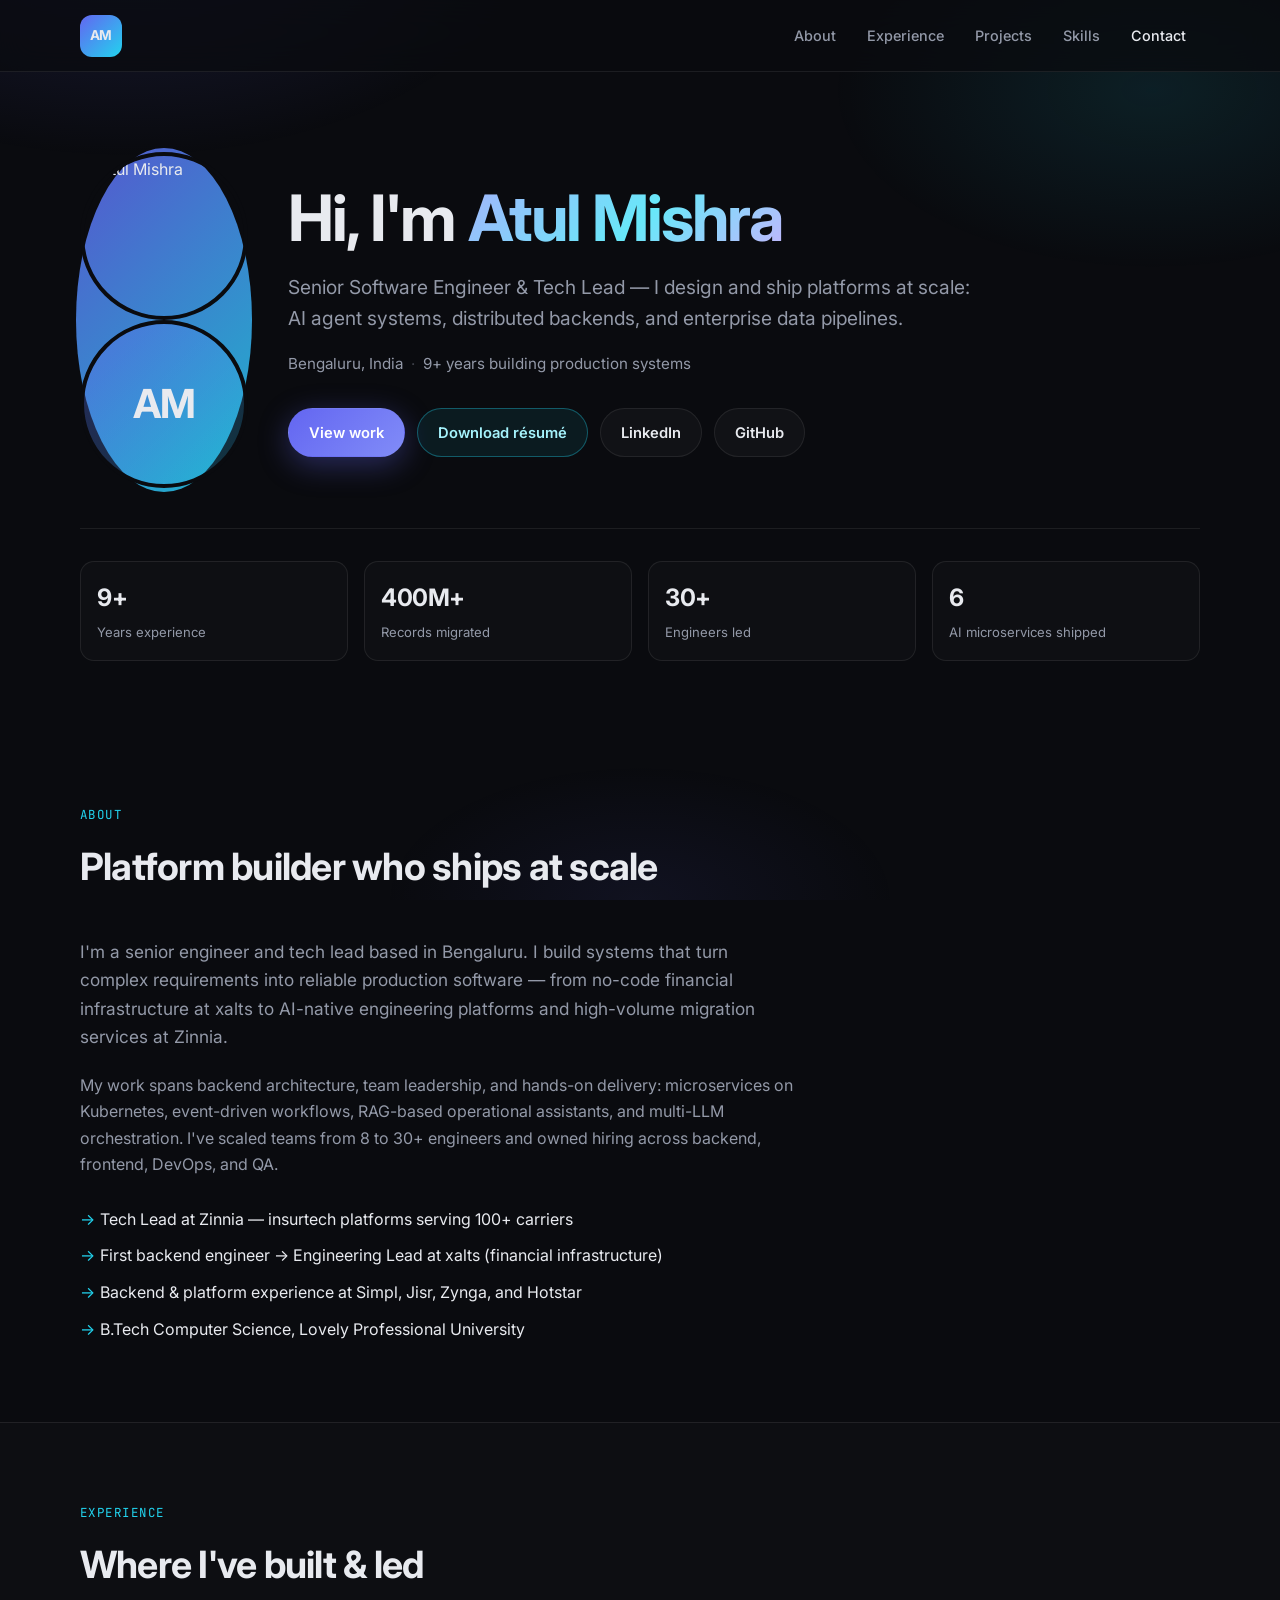
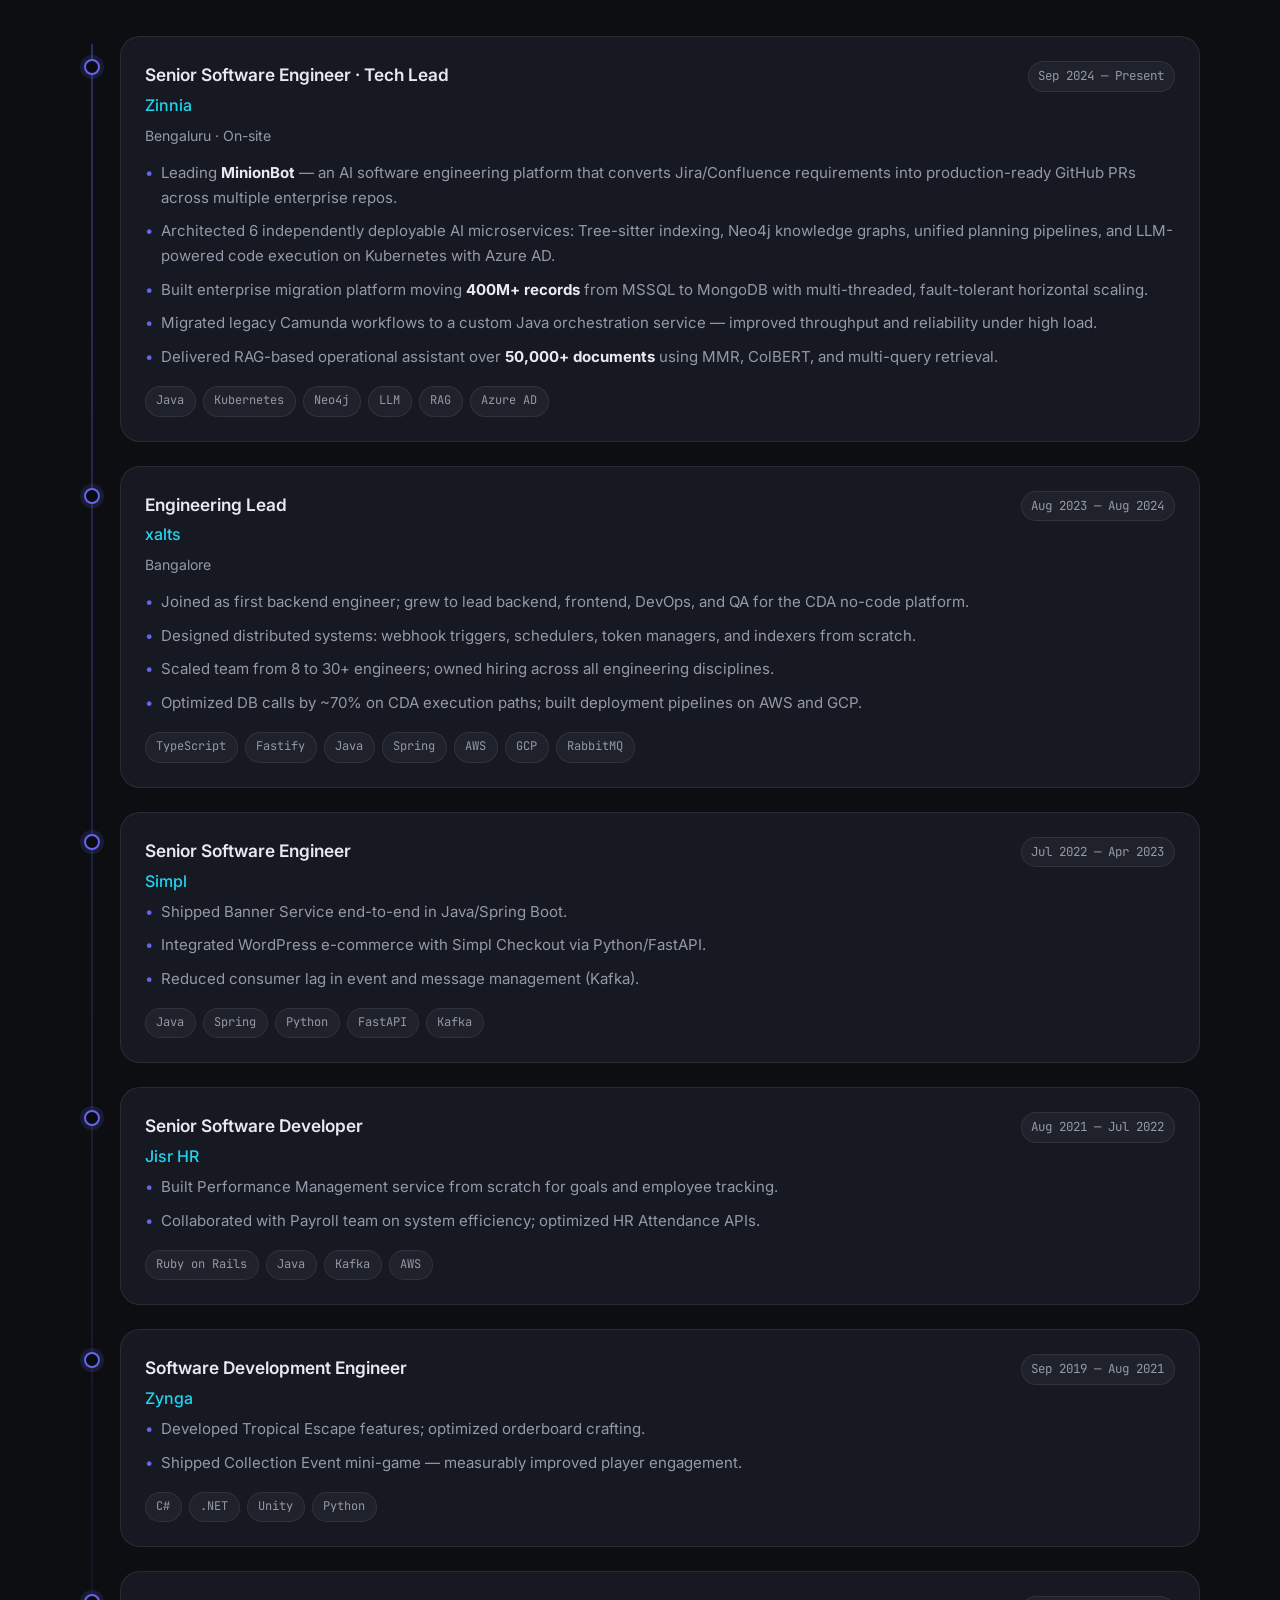
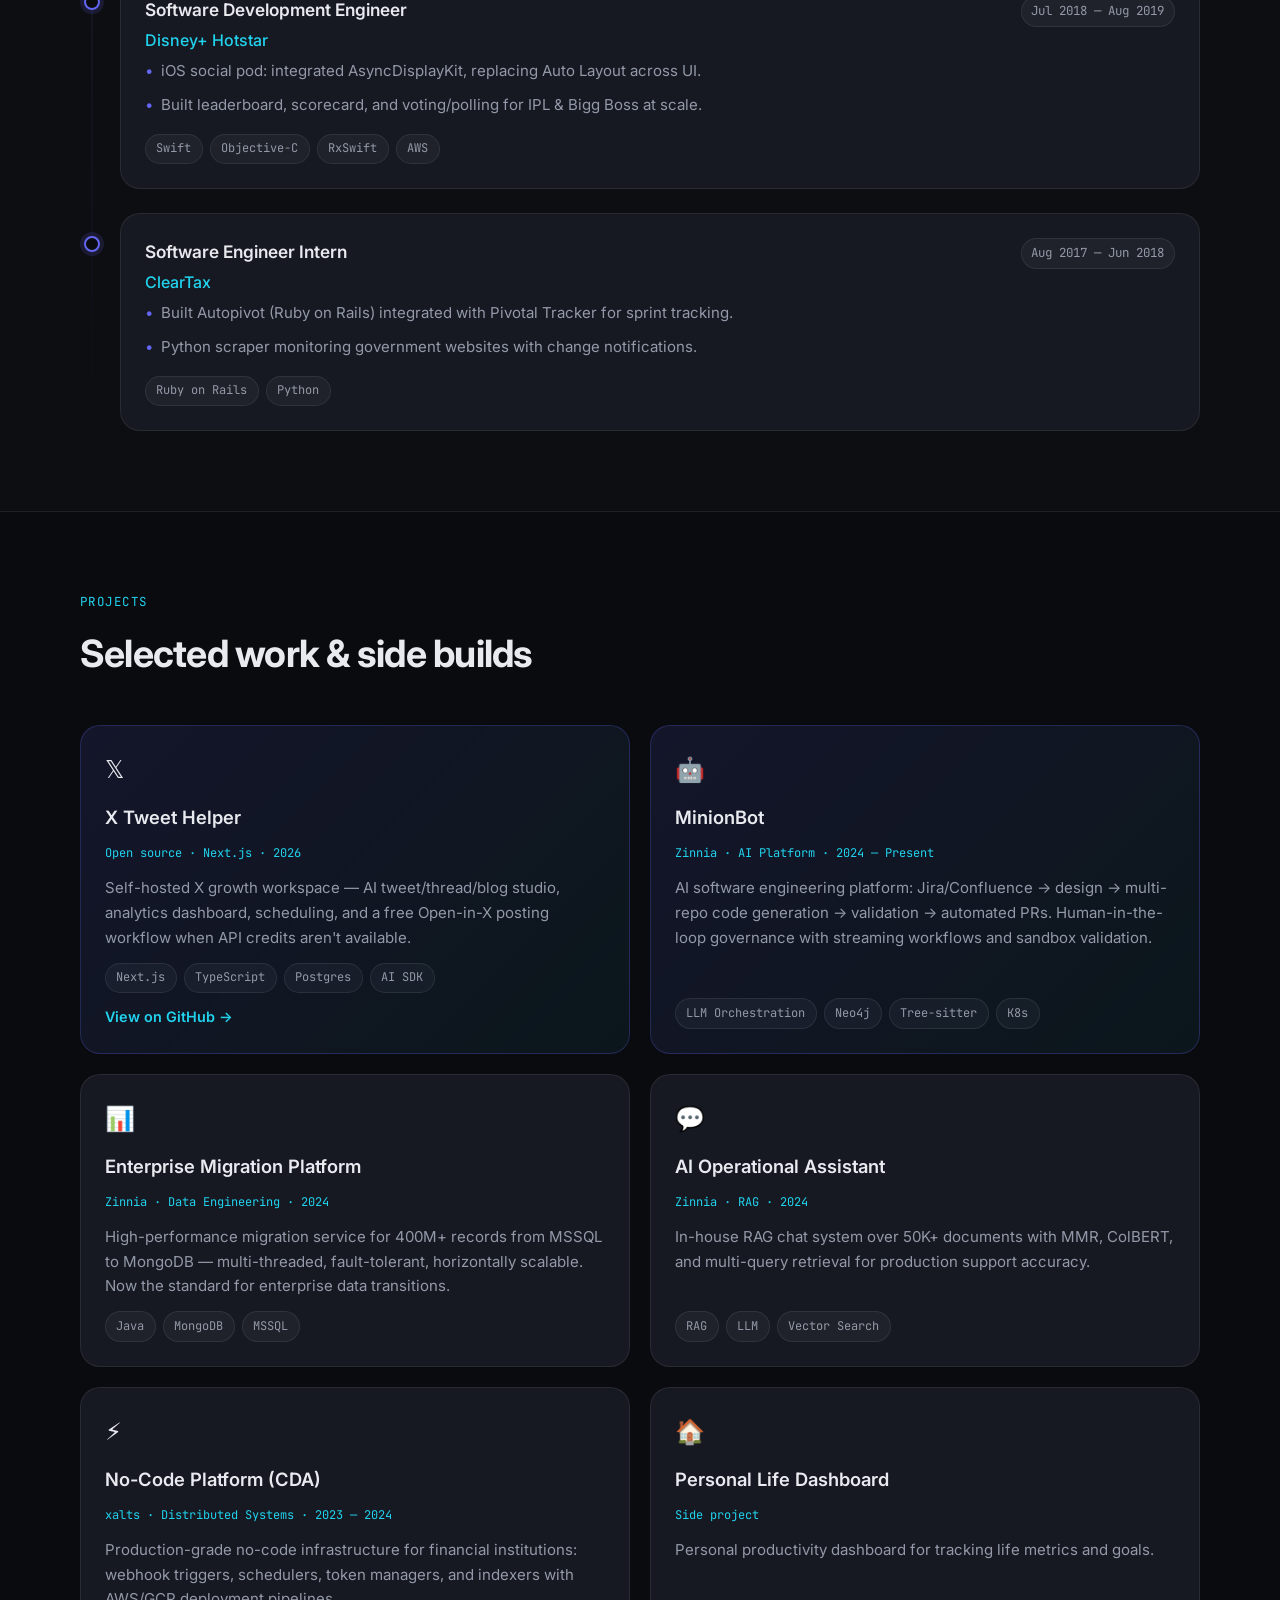
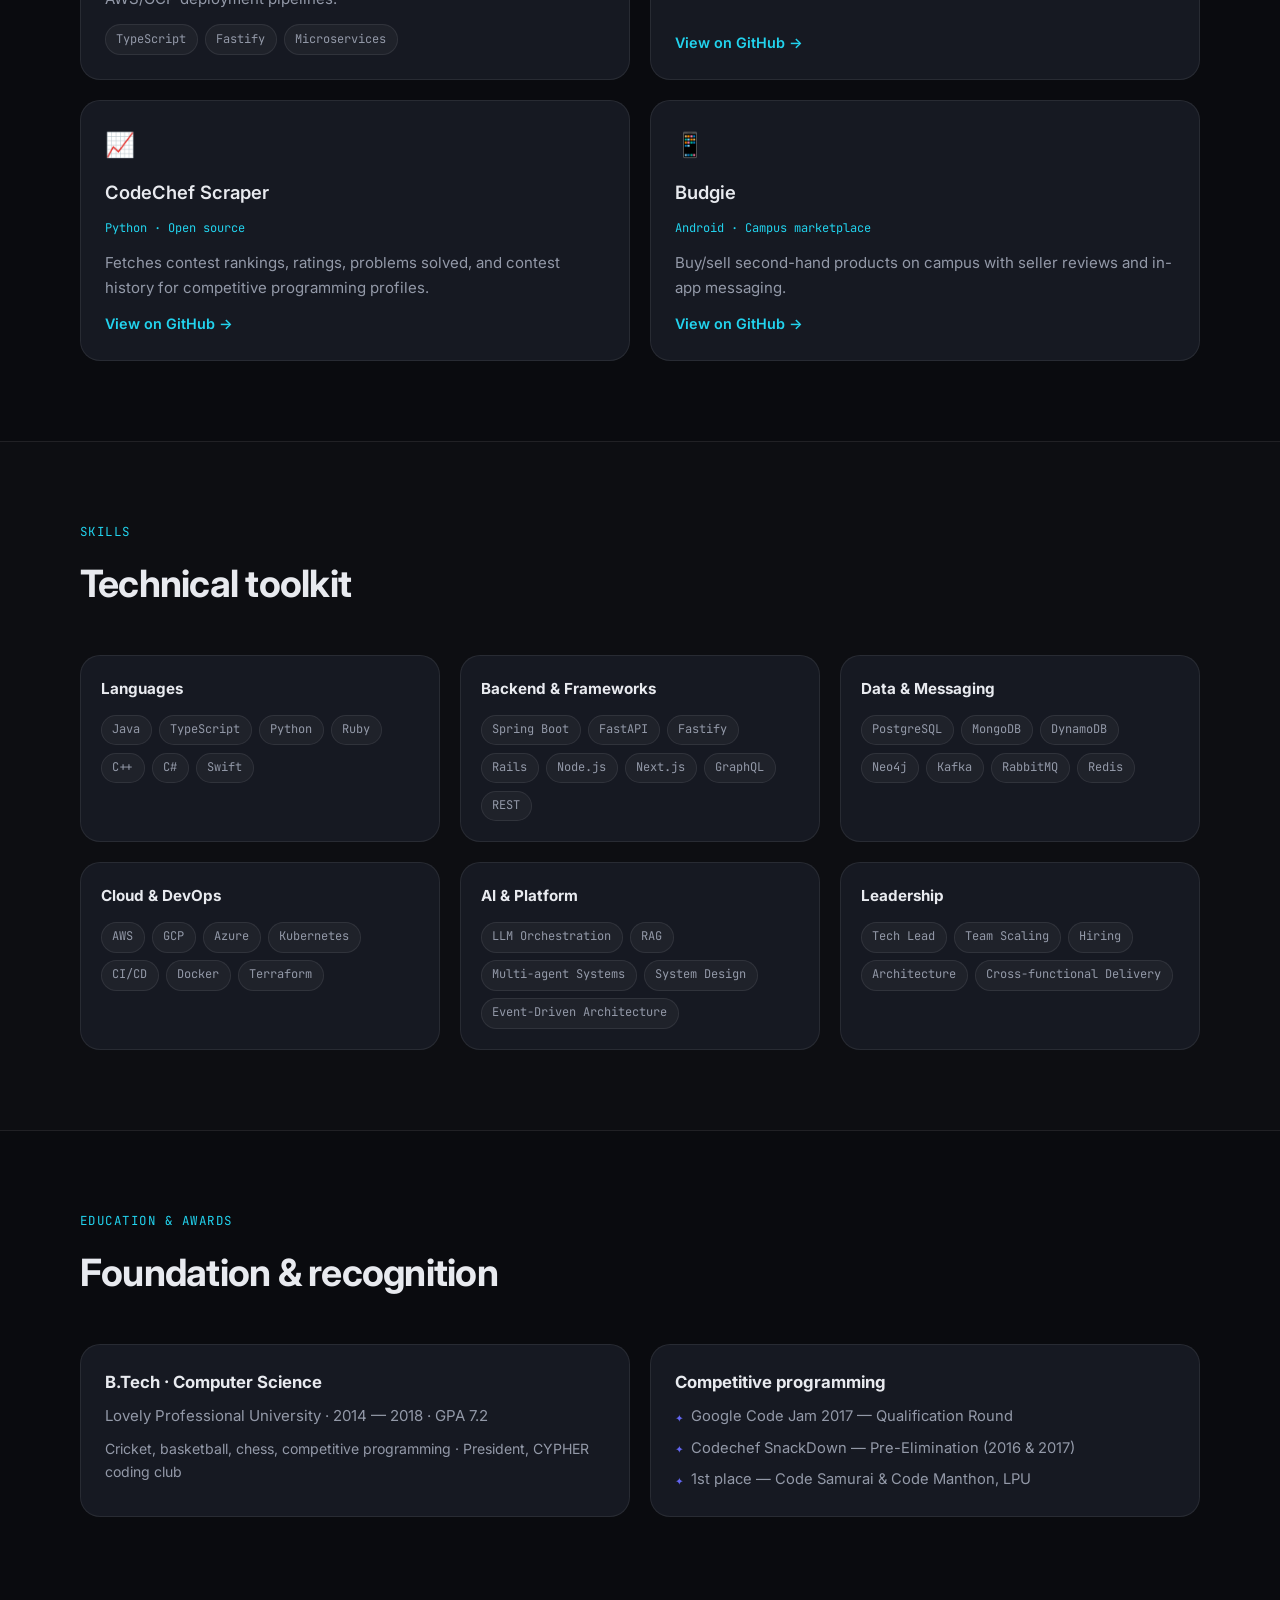
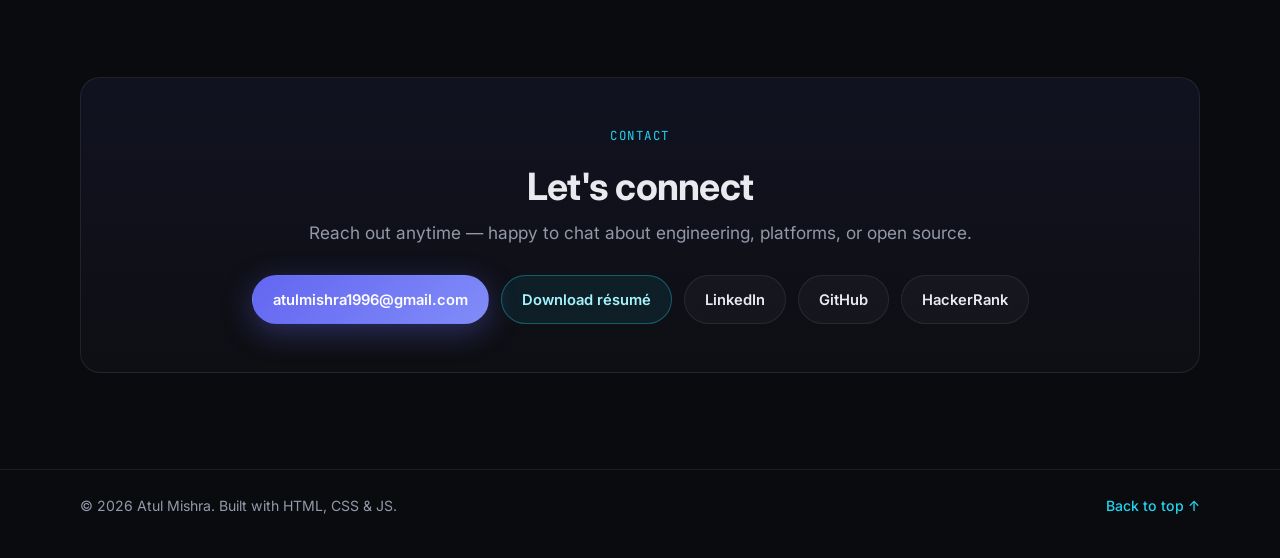
==== index.html @ ab05025f "fix: remove job-seeking messaging from portfolio site Drop the hero availability badge and update co" ====
<!DOCTYPE html>
<html lang="en">
<head>
  <meta charset="UTF-8" />
  <meta name="viewport" content="width=device-width, initial-scale=1.0" />
  <meta name="description" content="Atul Mishra — Senior Software Engineer & Tech Lead building AI platforms, distributed systems, and enterprise-scale products." />
  <title>Atul Mishra · Senior Software Engineer</title>
  <link rel="preconnect" href="https://fonts.googleapis.com" />
  <link rel="preconnect" href="https://fonts.gstatic.com" crossorigin />
  <link href="https://fonts.googleapis.com/css2?family=Inter:wght@400;500;600;700&family=JetBrains+Mono:wght@400;500&display=swap" rel="stylesheet" />
  <link rel="stylesheet" href="styles.css" />
</head>
<body>
  <div class="bg-glow" aria-hidden="true"></div>

  <header class="site-header" id="top">
    <nav class="nav container">
      <a class="logo" href="#top">AM</a>
      <button class="nav-toggle" aria-label="Toggle menu" aria-expanded="false">
        <span></span><span></span><span></span>
      </button>
      <ul class="nav-links">
        <li><a href="#about">About</a></li>
        <li><a href="#experience">Experience</a></li>
        <li><a href="#projects">Projects</a></li>
        <li><a href="#skills">Skills</a></li>
        <li><a href="#contact">Contact</a></li>
      </ul>
    </nav>
  </header>

  <main>
    <section class="hero container">
      <div class="hero-layout">
        <div class="hero-photo-wrap">
          <img
            class="hero-photo"
            src="https://github.com/atulmishra1996.png?size=336"
            alt="Atul Mishra"
            width="168"
            height="168"
            loading="eager"
            decoding="async"
            onerror="this.hidden=true;this.nextElementSibling.hidden=false"
          />
          <div class="hero-photo-fallback" hidden aria-hidden="true">AM</div>
        </div>
        <div class="hero-content">
          <h1 class="hero-title">
            Hi, I'm <span class="gradient-text">Atul Mishra</span>
          </h1>
          <p class="hero-subtitle">
            Senior Software Engineer &amp; Tech Lead — I design and ship platforms at scale:
            AI agent systems, distributed backends, and enterprise data pipelines.
          </p>
          <p class="hero-meta">
            <span>Bengaluru, India</span>
            <span class="dot">·</span>
            <span>9+ years building production systems</span>
          </p>
          <div class="hero-actions">
            <a class="btn btn-primary" href="#projects">View work</a>
            <a class="btn btn-resume" href="assets/Atul_Mishra_Resume.pdf" download="Atul_Mishra_Resume.pdf">Download résumé</a>
            <a class="btn btn-ghost" href="https://www.linkedin.com/in/atul-mishra-96b4a2a3/" target="_blank" rel="noopener">LinkedIn</a>
            <a class="btn btn-ghost" href="https://github.com/atulmishra1996" target="_blank" rel="noopener">GitHub</a>
          </div>
        </div>
      </div>
      <div class="hero-stats">
        <div class="stat">
          <strong>9+</strong>
          <span>Years experience</span>
        </div>
        <div class="stat">
          <strong>400M+</strong>
          <span>Records migrated</span>
        </div>
        <div class="stat">
          <strong>30+</strong>
          <span>Engineers led</span>
        </div>
        <div class="stat">
          <strong>6</strong>
          <span>AI microservices shipped</span>
        </div>
      </div>
    </section>

    <section id="about" class="section container reveal">
      <div class="section-head">
        <p class="eyebrow">About</p>
        <h2>Platform builder who ships at scale</h2>
      </div>
      <div class="about-grid">
        <p class="lead">
          I'm a senior engineer and tech lead based in Bengaluru. I build systems that turn
          complex requirements into reliable production software — from no-code financial
          infrastructure at xalts to AI-native engineering platforms and high-volume migration
          services at Zinnia.
        </p>
        <p>
          My work spans backend architecture, team leadership, and hands-on delivery: microservices
          on Kubernetes, event-driven workflows, RAG-based operational assistants, and multi-LLM
          orchestration. I've scaled teams from 8 to 30+ engineers and owned hiring across
          backend, frontend, DevOps, and QA.
        </p>
        <ul class="about-highlights">
          <li>Tech Lead at Zinnia — insurtech platforms serving 100+ carriers</li>
          <li>First backend engineer → Engineering Lead at xalts (financial infrastructure)</li>
          <li>Backend &amp; platform experience at Simpl, Jisr, Zynga, and Hotstar</li>
          <li>B.Tech Computer Science, Lovely Professional University</li>
        </ul>
      </div>
    </section>

    <section id="experience" class="section section-alt">
      <div class="container reveal">
        <div class="section-head">
          <p class="eyebrow">Experience</p>
          <h2>Where I've built &amp; led</h2>
        </div>
        <div class="timeline">
          <article class="timeline-item">
            <div class="timeline-marker"></div>
            <div class="timeline-card">
              <div class="timeline-top">
                <div>
                  <h3>Senior Software Engineer · Tech Lead</h3>
                  <p class="company">Zinnia</p>
                </div>
                <span class="timeline-date">Sep 2024 — Present</span>
              </div>
              <p class="timeline-location">Bengaluru · On-site</p>
              <ul>
                <li>Leading <strong>MinionBot</strong> — an AI software engineering platform that converts Jira/Confluence requirements into production-ready GitHub PRs across multiple enterprise repos.</li>
                <li>Architected 6 independently deployable AI microservices: Tree-sitter indexing, Neo4j knowledge graphs, unified planning pipelines, and LLM-powered code execution on Kubernetes with Azure AD.</li>
                <li>Built enterprise migration platform moving <strong>400M+ records</strong> from MSSQL to MongoDB with multi-threaded, fault-tolerant horizontal scaling.</li>
                <li>Migrated legacy Camunda workflows to a custom Java orchestration service — improved throughput and reliability under high load.</li>
                <li>Delivered RAG-based operational assistant over <strong>50,000+ documents</strong> using MMR, ColBERT, and multi-query retrieval.</li>
              </ul>
              <div class="tags">
                <span>Java</span><span>Kubernetes</span><span>Neo4j</span><span>LLM</span><span>RAG</span><span>Azure AD</span>
              </div>
            </div>
          </article>

          <article class="timeline-item">
            <div class="timeline-marker"></div>
            <div class="timeline-card">
              <div class="timeline-top">
                <div>
                  <h3>Engineering Lead</h3>
                  <p class="company">xalts</p>
                </div>
                <span class="timeline-date">Aug 2023 — Aug 2024</span>
              </div>
              <p class="timeline-location">Bangalore</p>
              <ul>
                <li>Joined as first backend engineer; grew to lead backend, frontend, DevOps, and QA for the CDA no-code platform.</li>
                <li>Designed distributed systems: webhook triggers, schedulers, token managers, and indexers from scratch.</li>
                <li>Scaled team from 8 to 30+ engineers; owned hiring across all engineering disciplines.</li>
                <li>Optimized DB calls by ~70% on CDA execution paths; built deployment pipelines on AWS and GCP.</li>
              </ul>
              <div class="tags">
                <span>TypeScript</span><span>Fastify</span><span>Java</span><span>Spring</span><span>AWS</span><span>GCP</span><span>RabbitMQ</span>
              </div>
            </div>
          </article>

          <article class="timeline-item">
            <div class="timeline-marker"></div>
            <div class="timeline-card">
              <div class="timeline-top">
                <div>
                  <h3>Senior Software Engineer</h3>
                  <p class="company">Simpl</p>
                </div>
                <span class="timeline-date">Jul 2022 — Apr 2023</span>
              </div>
              <ul>
                <li>Shipped Banner Service end-to-end in Java/Spring Boot.</li>
                <li>Integrated WordPress e-commerce with Simpl Checkout via Python/FastAPI.</li>
                <li>Reduced consumer lag in event and message management (Kafka).</li>
              </ul>
              <div class="tags"><span>Java</span><span>Spring</span><span>Python</span><span>FastAPI</span><span>Kafka</span></div>
            </div>
          </article>

          <article class="timeline-item">
            <div class="timeline-marker"></div>
            <div class="timeline-card">
              <div class="timeline-top">
                <div>
                  <h3>Senior Software Developer</h3>
                  <p class="company">Jisr HR</p>
                </div>
                <span class="timeline-date">Aug 2021 — Jul 2022</span>
              </div>
              <ul>
                <li>Built Performance Management service from scratch for goals and employee tracking.</li>
                <li>Collaborated with Payroll team on system efficiency; optimized HR Attendance APIs.</li>
              </ul>
              <div class="tags"><span>Ruby on Rails</span><span>Java</span><span>Kafka</span><span>AWS</span></div>
            </div>
          </article>

          <article class="timeline-item">
            <div class="timeline-marker"></div>
            <div class="timeline-card">
              <div class="timeline-top">
                <div>
                  <h3>Software Development Engineer</h3>
                  <p class="company">Zynga</p>
                </div>
                <span class="timeline-date">Sep 2019 — Aug 2021</span>
              </div>
              <ul>
                <li>Developed Tropical Escape features; optimized orderboard crafting.</li>
                <li>Shipped Collection Event mini-game — measurably improved player engagement.</li>
              </ul>
              <div class="tags"><span>C#</span><span>.NET</span><span>Unity</span><span>Python</span></div>
            </div>
          </article>

          <article class="timeline-item">
            <div class="timeline-marker"></div>
            <div class="timeline-card">
              <div class="timeline-top">
                <div>
                  <h3>Software Development Engineer</h3>
                  <p class="company">Disney+ Hotstar</p>
                </div>
                <span class="timeline-date">Jul 2018 — Aug 2019</span>
              </div>
              <ul>
                <li>iOS social pod: integrated AsyncDisplayKit, replacing Auto Layout across UI.</li>
                <li>Built leaderboard, scorecard, and voting/polling for IPL &amp; Bigg Boss at scale.</li>
              </ul>
              <div class="tags"><span>Swift</span><span>Objective-C</span><span>RxSwift</span><span>AWS</span></div>
            </div>
          </article>

          <article class="timeline-item">
            <div class="timeline-marker"></div>
            <div class="timeline-card">
              <div class="timeline-top">
                <div>
                  <h3>Software Engineer Intern</h3>
                  <p class="company">ClearTax</p>
                </div>
                <span class="timeline-date">Aug 2017 — Jun 2018</span>
              </div>
              <ul>
                <li>Built Autopivot (Ruby on Rails) integrated with Pivotal Tracker for sprint tracking.</li>
                <li>Python scraper monitoring government websites with change notifications.</li>
              </ul>
              <div class="tags"><span>Ruby on Rails</span><span>Python</span></div>
            </div>
          </article>
        </div>
      </div>
    </section>

    <section id="projects" class="section container reveal">
      <div class="section-head">
        <p class="eyebrow">Projects</p>
        <h2>Selected work &amp; side builds</h2>
      </div>
      <div class="project-grid">
        <article class="project-card featured">
          <div class="project-icon">𝕏</div>
          <h3>X Tweet Helper</h3>
          <p class="project-meta">Open source · Next.js · 2026</p>
          <p>Self-hosted X growth workspace — AI tweet/thread/blog studio, analytics dashboard, scheduling, and a free Open-in-X posting workflow when API credits aren't available.</p>
          <div class="tags">
            <span>Next.js</span><span>TypeScript</span><span>Postgres</span><span>AI SDK</span>
          </div>
          <a class="project-link" href="https://github.com/atulmishra1996/x-tweet-helper" target="_blank" rel="noopener">View on GitHub →</a>
        </article>

        <article class="project-card featured">
          <div class="project-icon">🤖</div>
          <h3>MinionBot</h3>
          <p class="project-meta">Zinnia · AI Platform · 2024 — Present</p>
          <p>AI software engineering platform: Jira/Confluence → design → multi-repo code generation → validation → automated PRs. Human-in-the-loop governance with streaming workflows and sandbox validation.</p>
          <div class="tags">
            <span>LLM Orchestration</span><span>Neo4j</span><span>Tree-sitter</span><span>K8s</span>
          </div>
        </article>

        <article class="project-card">
          <div class="project-icon">📊</div>
          <h3>Enterprise Migration Platform</h3>
          <p class="project-meta">Zinnia · Data Engineering · 2024</p>
          <p>High-performance migration service for 400M+ records from MSSQL to MongoDB — multi-threaded, fault-tolerant, horizontally scalable. Now the standard for enterprise data transitions.</p>
          <div class="tags">
            <span>Java</span><span>MongoDB</span><span>MSSQL</span>
          </div>
        </article>

        <article class="project-card">
          <div class="project-icon">💬</div>
          <h3>AI Operational Assistant</h3>
          <p class="project-meta">Zinnia · RAG · 2024</p>
          <p>In-house RAG chat system over 50K+ documents with MMR, ColBERT, and multi-query retrieval for production support accuracy.</p>
          <div class="tags">
            <span>RAG</span><span>LLM</span><span>Vector Search</span>
          </div>
        </article>

        <article class="project-card">
          <div class="project-icon">⚡</div>
          <h3>No-Code Platform (CDA)</h3>
          <p class="project-meta">xalts · Distributed Systems · 2023 — 2024</p>
          <p>Production-grade no-code infrastructure for financial institutions: webhook triggers, schedulers, token managers, and indexers with AWS/GCP deployment pipelines.</p>
          <div class="tags">
            <span>TypeScript</span><span>Fastify</span><span>Microservices</span>
          </div>
        </article>

        <article class="project-card">
          <div class="project-icon">🏠</div>
          <h3>Personal Life Dashboard</h3>
          <p class="project-meta">Side project</p>
          <p>Personal productivity dashboard for tracking life metrics and goals.</p>
          <a class="project-link" href="https://github.com/atulmishra1996/personal-life-dashboard" target="_blank" rel="noopener">View on GitHub →</a>
        </article>

        <article class="project-card">
          <div class="project-icon">📈</div>
          <h3>CodeChef Scraper</h3>
          <p class="project-meta">Python · Open source</p>
          <p>Fetches contest rankings, ratings, problems solved, and contest history for competitive programming profiles.</p>
          <a class="project-link" href="https://github.com/Killcode1996/CodechefScrapper" target="_blank" rel="noopener">View on GitHub →</a>
        </article>

        <article class="project-card">
          <div class="project-icon">📱</div>
          <h3>Budgie</h3>
          <p class="project-meta">Android · Campus marketplace</p>
          <p>Buy/sell second-hand products on campus with seller reviews and in-app messaging.</p>
          <a class="project-link" href="https://github.com/Killcode1996/Budgie" target="_blank" rel="noopener">View on GitHub →</a>
        </article>
      </div>
    </section>

    <section id="skills" class="section section-alt">
      <div class="container reveal">
        <div class="section-head">
          <p class="eyebrow">Skills</p>
          <h2>Technical toolkit</h2>
        </div>
        <div class="skills-grid">
          <div class="skill-group">
            <h3>Languages</h3>
            <div class="skill-pills">
              <span>Java</span><span>TypeScript</span><span>Python</span><span>Ruby</span><span>C++</span><span>C#</span><span>Swift</span>
            </div>
          </div>
          <div class="skill-group">
            <h3>Backend &amp; Frameworks</h3>
            <div class="skill-pills">
              <span>Spring Boot</span><span>FastAPI</span><span>Fastify</span><span>Rails</span><span>Node.js</span><span>Next.js</span><span>GraphQL</span><span>REST</span>
            </div>
          </div>
          <div class="skill-group">
            <h3>Data &amp; Messaging</h3>
            <div class="skill-pills">
              <span>PostgreSQL</span><span>MongoDB</span><span>DynamoDB</span><span>Neo4j</span><span>Kafka</span><span>RabbitMQ</span><span>Redis</span>
            </div>
          </div>
          <div class="skill-group">
            <h3>Cloud &amp; DevOps</h3>
            <div class="skill-pills">
              <span>AWS</span><span>GCP</span><span>Azure</span><span>Kubernetes</span><span>CI/CD</span><span>Docker</span><span>Terraform</span>
            </div>
          </div>
          <div class="skill-group">
            <h3>AI &amp; Platform</h3>
            <div class="skill-pills">
              <span>LLM Orchestration</span><span>RAG</span><span>Multi-agent Systems</span><span>System Design</span><span>Event-Driven Architecture</span>
            </div>
          </div>
          <div class="skill-group">
            <h3>Leadership</h3>
            <div class="skill-pills">
              <span>Tech Lead</span><span>Team Scaling</span><span>Hiring</span><span>Architecture</span><span>Cross-functional Delivery</span>
            </div>
          </div>
        </div>
      </div>
    </section>

    <section id="education" class="section container reveal">
      <div class="section-head">
        <p class="eyebrow">Education &amp; Awards</p>
        <h2>Foundation &amp; recognition</h2>
      </div>
      <div class="edu-grid">
        <article class="edu-card">
          <h3>B.Tech · Computer Science</h3>
          <p>Lovely Professional University · 2014 — 2018 · GPA 7.2</p>
          <p class="muted">Cricket, basketball, chess, competitive programming · President, CYPHER coding club</p>
        </article>
        <article class="edu-card">
          <h3>Competitive programming</h3>
          <ul class="compact-list">
            <li>Google Code Jam 2017 — Qualification Round</li>
            <li>Codechef SnackDown — Pre-Elimination (2016 &amp; 2017)</li>
            <li>1st place — Code Samurai &amp; Code Manthon, LPU</li>
          </ul>
        </article>
      </div>
    </section>

    <section id="contact" class="section section-contact">
      <div class="container reveal">
        <div class="contact-card">
          <div class="section-head">
            <p class="eyebrow">Contact</p>
            <h2>Let's connect</h2>
            <p class="lead">Reach out anytime — happy to chat about engineering, platforms, or open source.</p>
          </div>
          <div class="contact-actions">
            <a class="btn btn-primary" href="mailto:atulmishra1996@gmail.com">atulmishra1996@gmail.com</a>
            <a class="btn btn-resume" href="assets/Atul_Mishra_Resume.pdf" download="Atul_Mishra_Resume.pdf">Download résumé</a>
            <a class="btn btn-ghost" href="https://www.linkedin.com/in/atul-mishra-96b4a2a3/" target="_blank" rel="noopener">LinkedIn</a>
            <a class="btn btn-ghost" href="https://github.com/atulmishra1996" target="_blank" rel="noopener">GitHub</a>
            <a class="btn btn-ghost" href="https://www.hackerrank.com/KILLCODE" target="_blank" rel="noopener">HackerRank</a>
          </div>
        </div>
      </div>
    </section>
  </main>

  <footer class="footer">
    <div class="container footer-inner">
      <p>© <span id="year"></span> Atul Mishra. Built with HTML, CSS &amp; JS.</p>
      <a href="#top" class="back-top">Back to top ↑</a>
    </div>
  </footer>

  <script src="script.js"></script>
</body>
</html>
---- styles.css ----
:root {
  --bg: #0a0b0f;
  --bg-elevated: #12141c;
  --bg-card: #161922;
  --border: rgba(255, 255, 255, 0.08);
  --text: #e8eaef;
  --text-muted: #9399a8;
  --accent: #6366f1;
  --accent-2: #22d3ee;
  --accent-glow: rgba(99, 102, 241, 0.35);
  --radius: 14px;
  --radius-lg: 20px;
  --font: "Inter", system-ui, sans-serif;
  --mono: "JetBrains Mono", ui-monospace, monospace;
  --header-h: 72px;
  --max: 1120px;
  --transition: 0.22s ease;
}

*,
*::before,
*::after {
  box-sizing: border-box;
  margin: 0;
  padding: 0;
}

html {
  scroll-behavior: smooth;
  scroll-padding-top: calc(var(--header-h) + 16px);
}

body {
  font-family: var(--font);
  background: var(--bg);
  color: var(--text);
  line-height: 1.65;
  -webkit-font-smoothing: antialiased;
  overflow-x: hidden;
}

a {
  color: inherit;
  text-decoration: none;
}

ul {
  list-style: none;
}

img {
  max-width: 100%;
  display: block;
}

.container {
  width: min(100% - 2rem, var(--max));
  margin-inline: auto;
}

.bg-glow {
  position: fixed;
  inset: 0;
  pointer-events: none;
  z-index: -1;
  background:
    radial-gradient(ellipse 60% 50% at 10% -10%, rgba(99, 102, 241, 0.18), transparent 55%),
    radial-gradient(ellipse 50% 40% at 90% 10%, rgba(34, 211, 238, 0.1), transparent 50%),
    radial-gradient(ellipse 40% 30% at 50% 100%, rgba(99, 102, 241, 0.08), transparent 50%);
}

/* Header */
.site-header {
  position: sticky;
  top: 0;
  z-index: 100;
  height: var(--header-h);
  border-bottom: 1px solid var(--border);
  backdrop-filter: blur(16px);
  background: rgba(10, 11, 15, 0.75);
}

.nav {
  display: flex;
  align-items: center;
  justify-content: space-between;
  height: 100%;
}

.logo {
  width: 42px;
  height: 42px;
  display: grid;
  place-items: center;
  border-radius: 12px;
  background: linear-gradient(135deg, var(--accent), var(--accent-2));
  font-weight: 700;
  font-size: 0.85rem;
  letter-spacing: -0.02em;
}

.nav-links {
  display: flex;
  gap: 0.25rem;
}

.nav-links a {
  padding: 0.5rem 0.85rem;
  border-radius: 999px;
  color: var(--text-muted);
  font-size: 0.9rem;
  font-weight: 500;
  transition: color var(--transition), background var(--transition);
}

.nav-links a:hover {
  color: var(--text);
  background: rgba(255, 255, 255, 0.06);
}

.nav-toggle {
  display: none;
  flex-direction: column;
  gap: 5px;
  background: none;
  border: none;
  cursor: pointer;
  padding: 0.5rem;
}

.nav-toggle span {
  display: block;
  width: 22px;
  height: 2px;
  background: var(--text);
  border-radius: 2px;
  transition: transform var(--transition), opacity var(--transition);
}

/* Hero */
.hero {
  padding: 5rem 0 4rem;
}

.hero-layout {
  display: grid;
  grid-template-columns: auto 1fr;
  gap: 2.5rem;
  align-items: center;
}

.hero-photo-wrap {
  position: relative;
}

.hero-photo-wrap::before {
  content: "";
  position: absolute;
  inset: -4px;
  border-radius: 50%;
  background: linear-gradient(135deg, var(--accent), var(--accent-2));
  opacity: 0.85;
}

.hero-photo,
.hero-photo-fallback {
  position: relative;
  width: 168px;
  height: 168px;
  border-radius: 50%;
  border: 4px solid var(--bg);
  display: block;
}

.hero-photo {
  object-fit: cover;
}

.hero-photo-fallback {
  display: grid;
  place-items: center;
  font-size: 2.5rem;
  font-weight: 700;
  letter-spacing: -0.03em;
  background: linear-gradient(135deg, rgba(99, 102, 241, 0.35), rgba(34, 211, 238, 0.2));
  color: var(--text);
}

.hero-content {
  min-width: 0;
}

.hero-badge {
  display: inline-flex;
  align-items: center;
  gap: 0.5rem;
  padding: 0.4rem 0.85rem;
  border-radius: 999px;
  border: 1px solid var(--border);
  background: rgba(255, 255, 255, 0.03);
  color: var(--text-muted);
  font-size: 0.82rem;
  margin-bottom: 1.5rem;
}

.hero-badge::before {
  content: "";
  width: 7px;
  height: 7px;
  border-radius: 50%;
  background: #34d399;
  box-shadow: 0 0 10px #34d399;
}

.hero-title {
  font-size: clamp(2.4rem, 6vw, 4rem);
  line-height: 1.08;
  letter-spacing: -0.03em;
  font-weight: 700;
  max-width: 14ch;
}

.gradient-text {
  background: linear-gradient(135deg, #a5b4fc, #67e8f9 55%, #c4b5fd);
  -webkit-background-clip: text;
  background-clip: text;
  color: transparent;
}

.hero-subtitle {
  margin-top: 1.25rem;
  max-width: 58ch;
  font-size: clamp(1.05rem, 2vw, 1.2rem);
  color: var(--text-muted);
}

.hero-meta {
  margin-top: 1rem;
  color: var(--text-muted);
  font-size: 0.95rem;
  display: flex;
  flex-wrap: wrap;
  gap: 0.5rem;
  align-items: center;
}

.dot {
  opacity: 0.4;
}

.hero-actions {
  display: flex;
  flex-wrap: wrap;
  gap: 0.75rem;
  margin-top: 2rem;
}

.hero-content .hero-meta {
  display: flex;
  flex-wrap: wrap;
  gap: 0.5rem;
  align-items: center;
}

.btn {
  display: inline-flex;
  align-items: center;
  justify-content: center;
  padding: 0.72rem 1.25rem;
  border-radius: 999px;
  font-weight: 600;
  font-size: 0.92rem;
  border: 1px solid transparent;
  transition: transform var(--transition), box-shadow var(--transition), background var(--transition);
}

.btn:hover {
  transform: translateY(-1px);
}

.btn-primary {
  background: linear-gradient(135deg, var(--accent), #818cf8);
  color: white;
  box-shadow: 0 8px 30px var(--accent-glow);
}

.btn-primary:hover {
  box-shadow: 0 12px 36px var(--accent-glow);
}

.btn-ghost {
  border-color: var(--border);
  background: rgba(255, 255, 255, 0.03);
  color: var(--text);
}

.btn-ghost:hover {
  background: rgba(255, 255, 255, 0.07);
}

.btn-resume {
  border-color: rgba(34, 211, 238, 0.35);
  background: rgba(34, 211, 238, 0.08);
  color: #a5f3fc;
}

.btn-resume:hover {
  background: rgba(34, 211, 238, 0.14);
  box-shadow: 0 8px 24px rgba(34, 211, 238, 0.12);
}

.hero-stats {
  display: grid;
  grid-template-columns: repeat(4, 1fr);
  gap: 1rem;
  margin-top: 2.5rem;
  padding-top: 2rem;
  border-top: 1px solid var(--border);
}

.stat {
  padding: 1rem;
  border-radius: var(--radius);
  background: rgba(255, 255, 255, 0.02);
  border: 1px solid var(--border);
}

.stat strong {
  display: block;
  font-size: 1.5rem;
  font-weight: 700;
  letter-spacing: -0.02em;
}

.stat span {
  font-size: 0.82rem;
  color: var(--text-muted);
}

/* Sections */
.section {
  padding: 5rem 0;
}

.section-alt {
  background: rgba(255, 255, 255, 0.015);
  border-block: 1px solid var(--border);
}

.section-head {
  margin-bottom: 2.5rem;
}

.eyebrow {
  font-family: var(--mono);
  font-size: 0.78rem;
  text-transform: uppercase;
  letter-spacing: 0.12em;
  color: var(--accent-2);
  margin-bottom: 0.65rem;
}

.section-head h2 {
  font-size: clamp(1.75rem, 4vw, 2.35rem);
  letter-spacing: -0.02em;
  font-weight: 700;
}

.lead {
  font-size: 1.08rem;
  color: var(--text-muted);
  max-width: 62ch;
}

.about-grid {
  display: grid;
  gap: 1.25rem;
  max-width: 72ch;
}

.about-grid p {
  color: var(--text-muted);
}

.about-highlights {
  margin-top: 0.5rem;
  display: grid;
  gap: 0.65rem;
}

.about-highlights li {
  position: relative;
  padding-left: 1.25rem;
  color: var(--text);
}

.about-highlights li::before {
  content: "→";
  position: absolute;
  left: 0;
  color: var(--accent-2);
}

/* Timeline */
.timeline {
  position: relative;
  display: grid;
  gap: 1.5rem;
}

.timeline::before {
  content: "";
  position: absolute;
  left: 11px;
  top: 8px;
  bottom: 8px;
  width: 2px;
  background: linear-gradient(to bottom, var(--accent), transparent);
  opacity: 0.35;
}

.timeline-item {
  position: relative;
  padding-left: 2.5rem;
}

.timeline-marker {
  position: absolute;
  left: 4px;
  top: 1.4rem;
  width: 16px;
  height: 16px;
  border-radius: 50%;
  background: var(--bg);
  border: 2px solid var(--accent);
  box-shadow: 0 0 0 4px rgba(99, 102, 241, 0.15);
}

.timeline-card {
  background: var(--bg-card);
  border: 1px solid var(--border);
  border-radius: var(--radius-lg);
  padding: 1.5rem;
  transition: border-color var(--transition), transform var(--transition);
}

.timeline-card:hover {
  border-color: rgba(99, 102, 241, 0.35);
  transform: translateY(-2px);
}

.timeline-top {
  display: flex;
  justify-content: space-between;
  align-items: flex-start;
  gap: 1rem;
  flex-wrap: wrap;
  margin-bottom: 0.35rem;
}

.timeline-top h3 {
  font-size: 1.08rem;
  font-weight: 600;
}

.company {
  color: var(--accent-2);
  font-weight: 500;
  margin-top: 0.15rem;
}

.timeline-date {
  font-family: var(--mono);
  font-size: 0.78rem;
  color: var(--text-muted);
  white-space: nowrap;
  padding: 0.25rem 0.6rem;
  border-radius: 999px;
  background: rgba(255, 255, 255, 0.04);
  border: 1px solid var(--border);
}

.timeline-location {
  font-size: 0.88rem;
  color: var(--text-muted);
  margin-bottom: 0.85rem;
}

.timeline-card ul {
  display: grid;
  gap: 0.55rem;
  margin-bottom: 1rem;
}

.timeline-card li {
  position: relative;
  padding-left: 1rem;
  color: var(--text-muted);
  font-size: 0.94rem;
}

.timeline-card li::before {
  content: "•";
  position: absolute;
  left: 0;
  color: var(--accent);
}

.timeline-card strong {
  color: var(--text);
}

/* Tags */
.tags {
  display: flex;
  flex-wrap: wrap;
  gap: 0.45rem;
}

.tags span,
.skill-pills span {
  font-size: 0.75rem;
  padding: 0.28rem 0.65rem;
  border-radius: 999px;
  background: rgba(255, 255, 255, 0.04);
  border: 1px solid var(--border);
  color: var(--text-muted);
  font-family: var(--mono);
}

/* Projects */
.project-grid {
  display: grid;
  grid-template-columns: repeat(auto-fill, minmax(300px, 1fr));
  gap: 1.25rem;
}

.project-card {
  background: var(--bg-card);
  border: 1px solid var(--border);
  border-radius: var(--radius-lg);
  padding: 1.5rem;
  display: flex;
  flex-direction: column;
  gap: 0.75rem;
  transition: border-color var(--transition), transform var(--transition), box-shadow var(--transition);
}

.project-card:hover {
  border-color: rgba(99, 102, 241, 0.35);
  transform: translateY(-3px);
  box-shadow: 0 16px 40px rgba(0, 0, 0, 0.25);
}

.project-card.featured {
  background: linear-gradient(135deg, rgba(99, 102, 241, 0.12), rgba(34, 211, 238, 0.06));
  border-color: rgba(99, 102, 241, 0.25);
}

@media (min-width: 900px) {
  .project-grid:has(.project-card.featured:nth-child(2)) {
    grid-template-columns: repeat(2, 1fr);
  }

  .project-grid:has(.project-card.featured:nth-child(2)) .project-card:not(.featured) {
    grid-column: span 1;
  }
}

.project-icon {
  font-size: 1.5rem;
}

.project-card h3 {
  font-size: 1.15rem;
  font-weight: 600;
}

.project-meta {
  font-family: var(--mono);
  font-size: 0.75rem;
  color: var(--accent-2);
}

.project-card p:not(.project-meta) {
  color: var(--text-muted);
  font-size: 0.94rem;
  flex: 1;
}

.project-link {
  color: var(--accent-2);
  font-weight: 600;
  font-size: 0.9rem;
  margin-top: auto;
}

.project-link:hover {
  text-decoration: underline;
}

/* Skills */
.skills-grid {
  display: grid;
  grid-template-columns: repeat(auto-fill, minmax(280px, 1fr));
  gap: 1.25rem;
}

.skill-group {
  background: var(--bg-card);
  border: 1px solid var(--border);
  border-radius: var(--radius-lg);
  padding: 1.25rem;
}

.skill-group h3 {
  font-size: 0.95rem;
  margin-bottom: 0.85rem;
  color: var(--text);
}

.skill-pills {
  display: flex;
  flex-wrap: wrap;
  gap: 0.45rem;
}

/* Education */
.edu-grid {
  display: grid;
  grid-template-columns: repeat(auto-fit, minmax(280px, 1fr));
  gap: 1.25rem;
}

.edu-card {
  background: var(--bg-card);
  border: 1px solid var(--border);
  border-radius: var(--radius-lg);
  padding: 1.5rem;
}

.edu-card h3 {
  font-size: 1.05rem;
  margin-bottom: 0.5rem;
}

.edu-card p {
  color: var(--text-muted);
  font-size: 0.94rem;
}

.muted {
  margin-top: 0.5rem;
  font-size: 0.88rem !important;
}

.compact-list {
  display: grid;
  gap: 0.45rem;
}

.compact-list li {
  position: relative;
  padding-left: 1rem;
  color: var(--text-muted);
  font-size: 0.92rem;
}

.compact-list li::before {
  content: "✦";
  position: absolute;
  left: 0;
  color: var(--accent);
  font-size: 0.65rem;
  top: 0.35rem;
}

/* Contact */
.section-contact {
  padding-bottom: 6rem;
}

.contact-card {
  text-align: center;
  padding: 3rem 2rem;
  border-radius: var(--radius-lg);
  border: 1px solid var(--border);
  background: linear-gradient(180deg, rgba(99, 102, 241, 0.08), rgba(255, 255, 255, 0.02));
}

.contact-card .section-head {
  margin-bottom: 1.75rem;
}

.contact-card .lead {
  margin-inline: auto;
}

.contact-actions {
  display: flex;
  flex-wrap: wrap;
  justify-content: center;
  gap: 0.75rem;
}

/* Footer */
.footer {
  border-top: 1px solid var(--border);
  padding: 1.5rem 0 2.5rem;
}

.footer-inner {
  display: flex;
  justify-content: space-between;
  align-items: center;
  gap: 1rem;
  flex-wrap: wrap;
  color: var(--text-muted);
  font-size: 0.88rem;
}

.back-top {
  color: var(--accent-2);
  font-weight: 500;
}

.back-top:hover {
  text-decoration: underline;
}

/* Reveal animation — visible by default; hidden only when JS is active */
.reveal {
  opacity: 1;
  transform: translateY(0);
  transition: opacity 0.6s ease, transform 0.6s ease;
}

.js .reveal:not(.visible) {
  opacity: 0;
  transform: translateY(24px);
}

/* Responsive */
@media (max-width: 900px) {
  .hero-stats {
    grid-template-columns: repeat(2, 1fr);
  }
}

@media (max-width: 768px) {
  .hero-layout {
    grid-template-columns: 1fr;
    justify-items: center;
    text-align: center;
  }

  .hero-content .hero-meta,
  .hero-content .hero-actions {
    justify-content: center;
  }

  .hero-title {
    max-width: none;
  }

  .nav-toggle {
    display: flex;
  }

  .nav-links {
    position: fixed;
    top: var(--header-h);
    left: 0;
    right: 0;
    flex-direction: column;
    padding: 1rem;
    background: rgba(10, 11, 15, 0.96);
    border-bottom: 1px solid var(--border);
    transform: translateY(-120%);
    opacity: 0;
    pointer-events: none;
    transition: transform var(--transition), opacity var(--transition);
  }

  .nav-links.open {
    transform: translateY(0);
    opacity: 1;
    pointer-events: auto;
  }

  .nav-links a {
    padding: 0.85rem 1rem;
    border-radius: var(--radius);
  }

  .nav-toggle[aria-expanded="true"] span:nth-child(1) {
    transform: translateY(7px) rotate(45deg);
  }

  .nav-toggle[aria-expanded="true"] span:nth-child(2) {
    opacity: 0;
  }

  .nav-toggle[aria-expanded="true"] span:nth-child(3) {
    transform: translateY(-7px) rotate(-45deg);
  }

  .hero {
    padding-top: 3.5rem;
  }

  .timeline-top {
    flex-direction: column;
  }
}

@media (max-width: 480px) {
  .hero-stats {
    grid-template-columns: 1fr;
  }
}
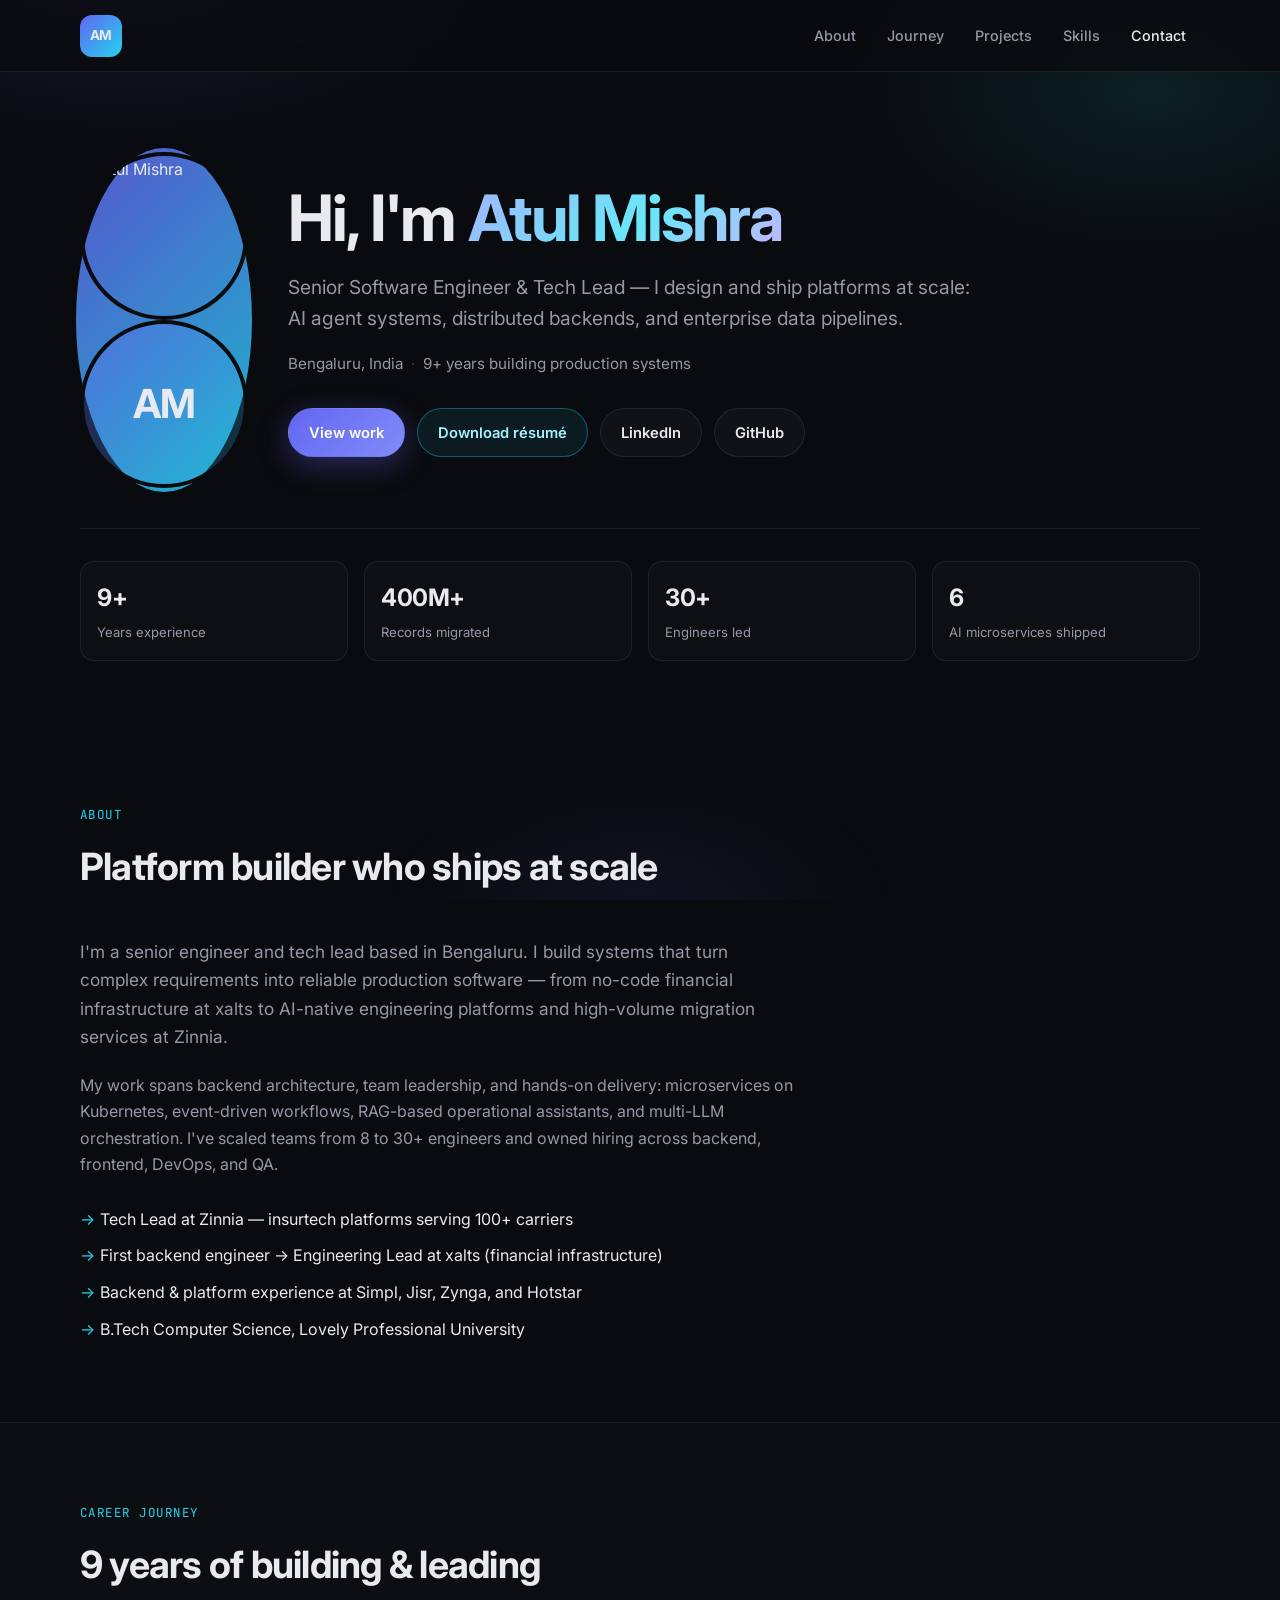
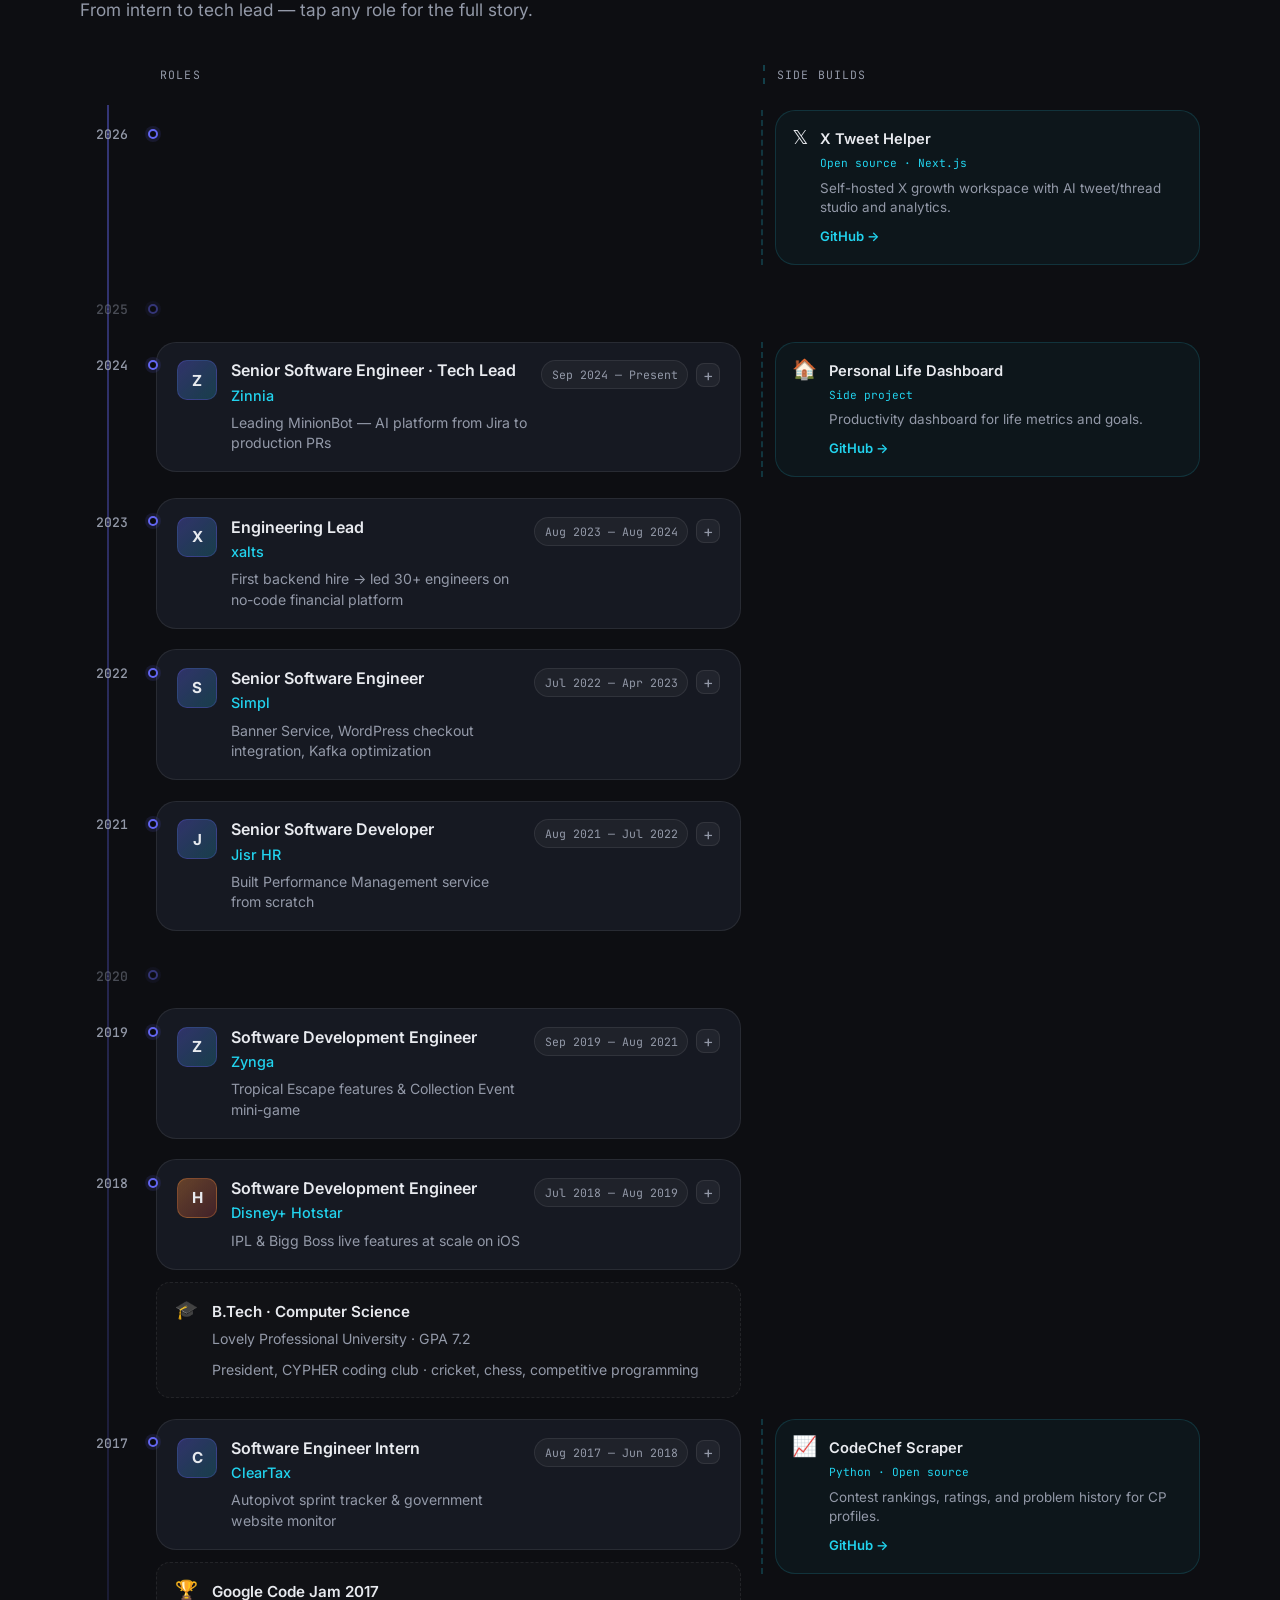
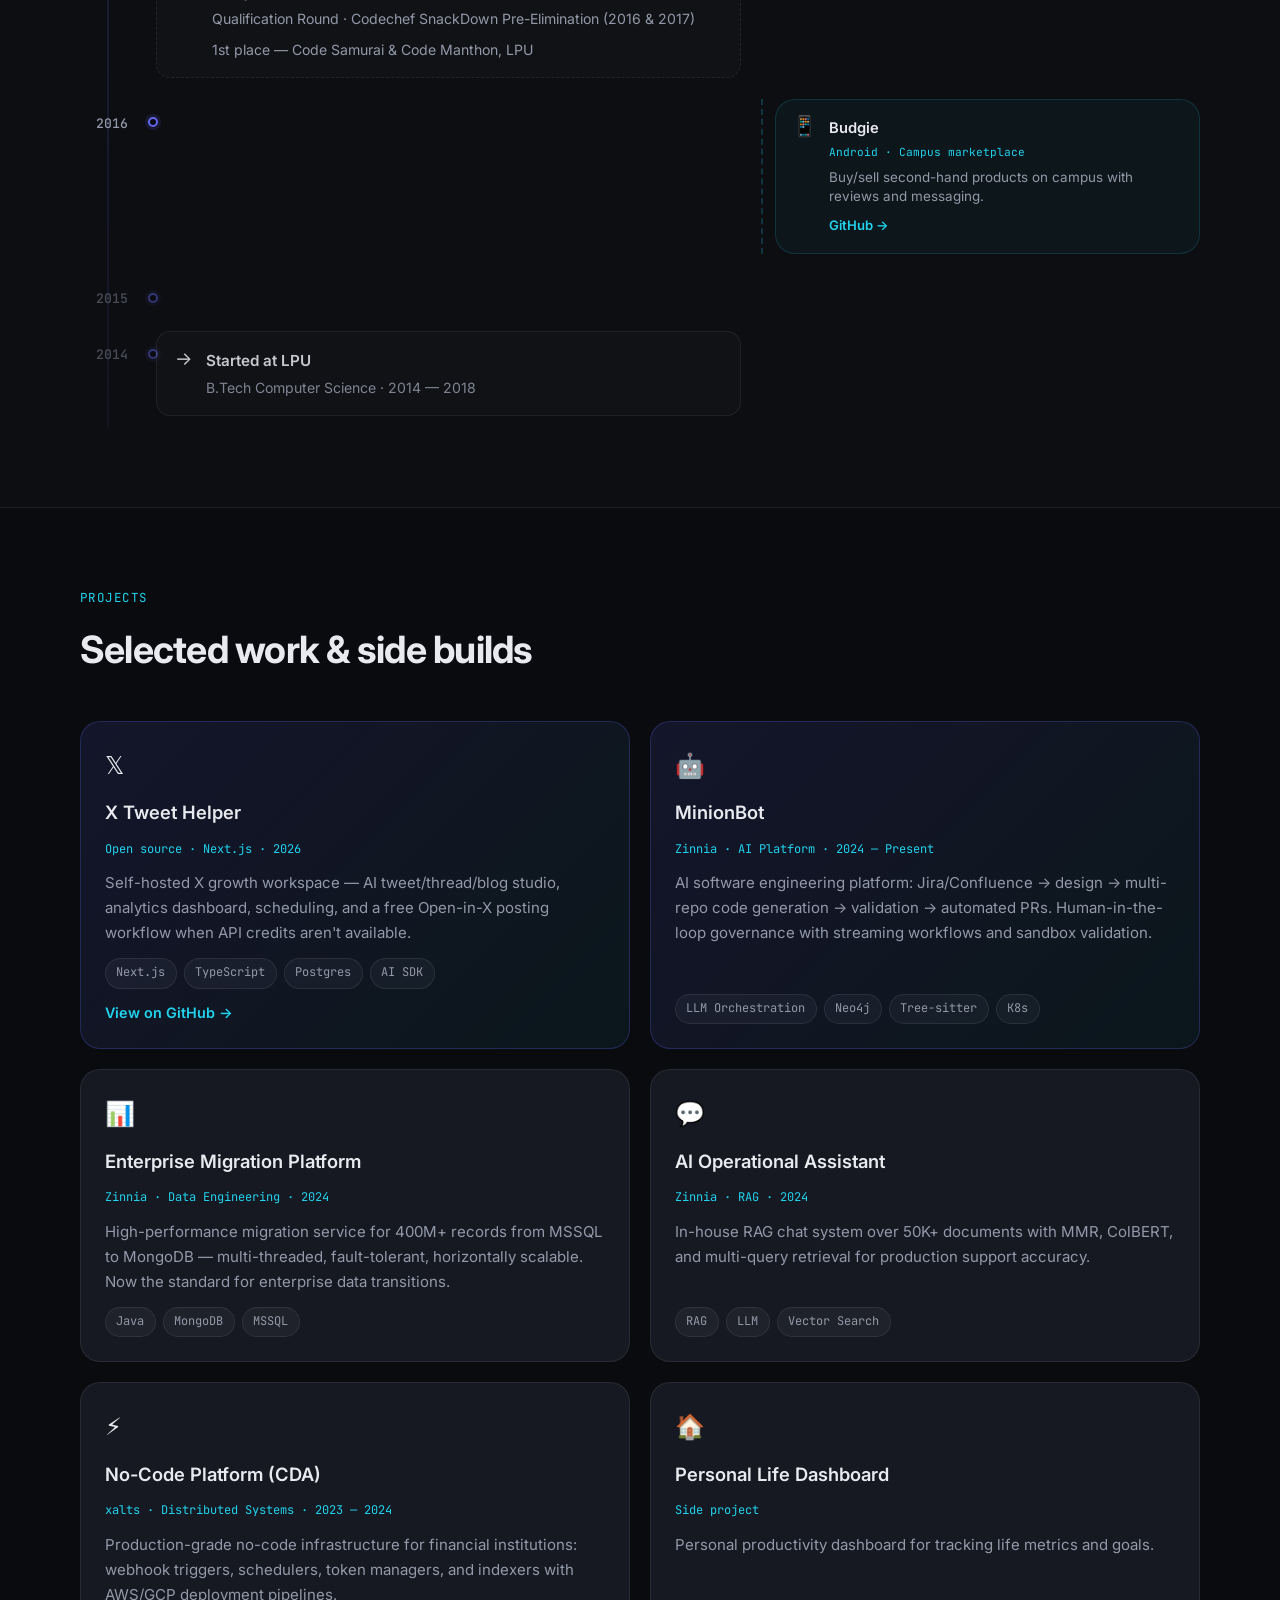
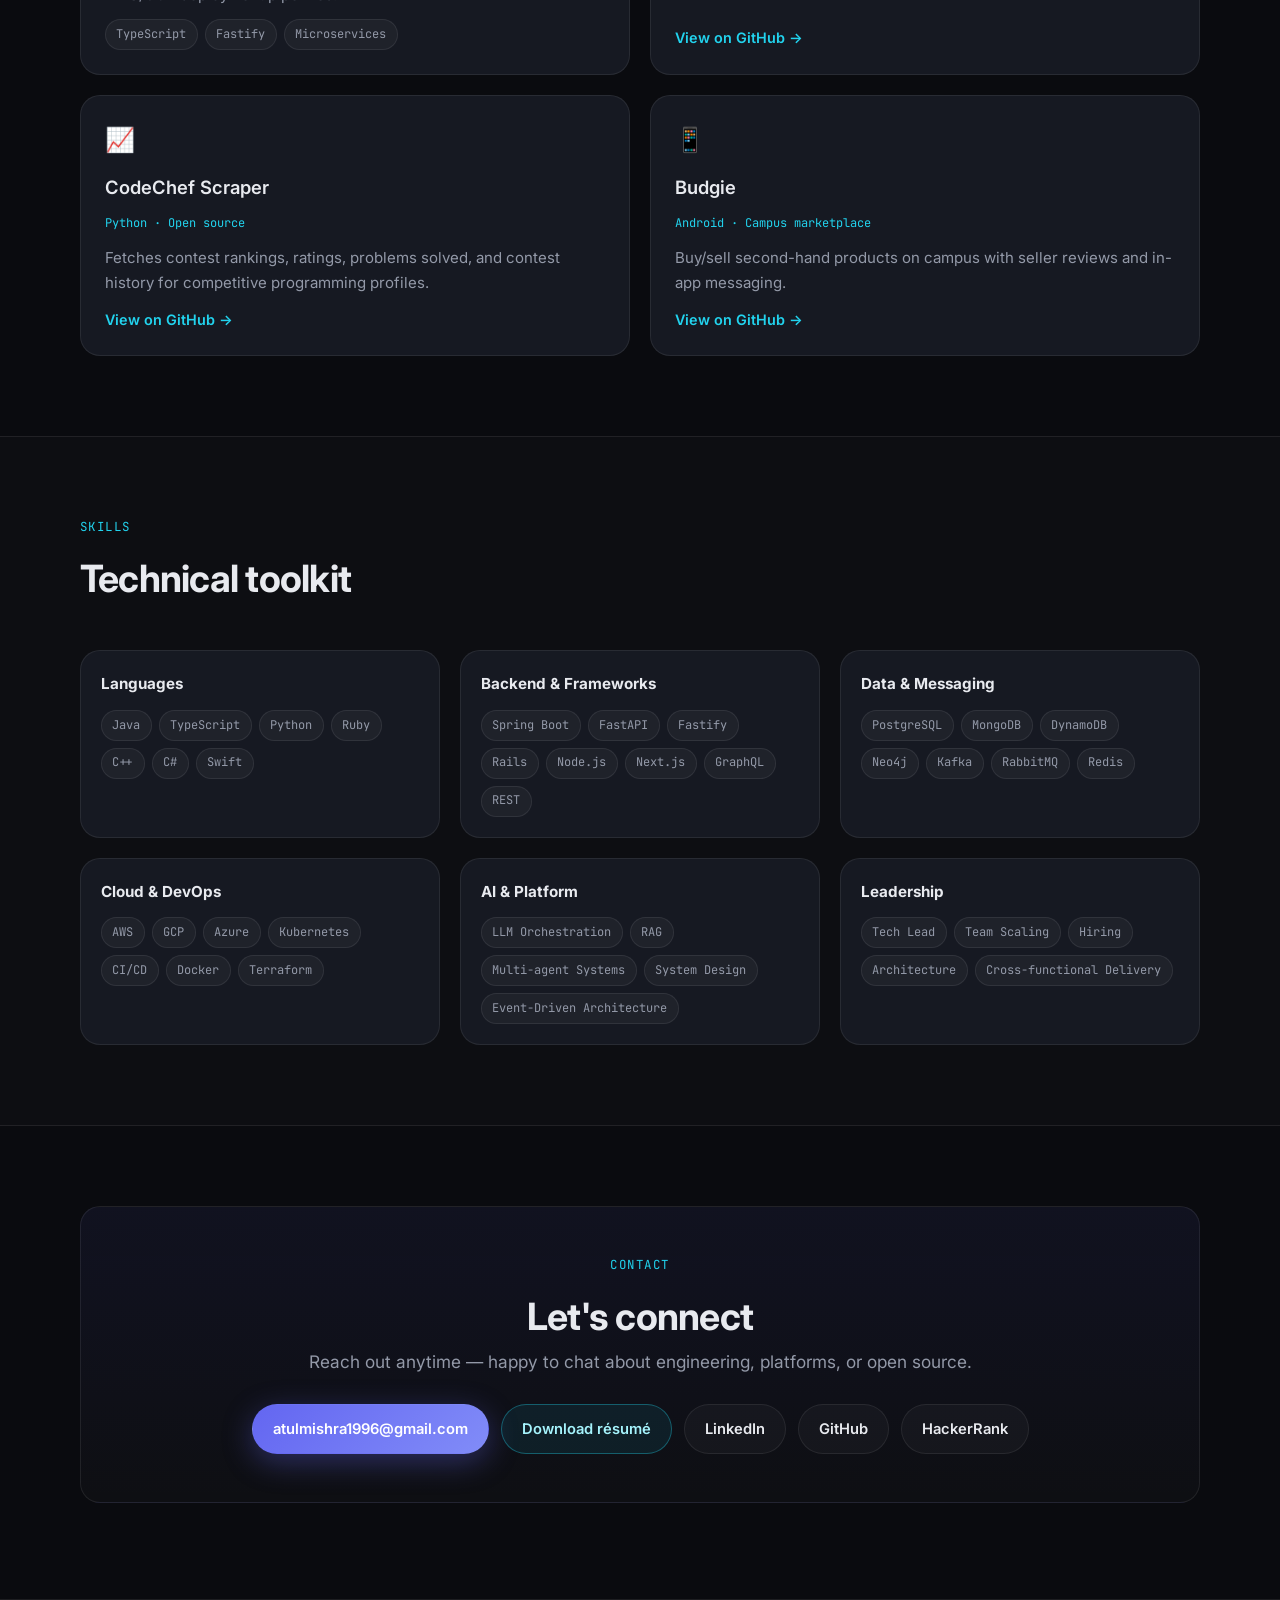
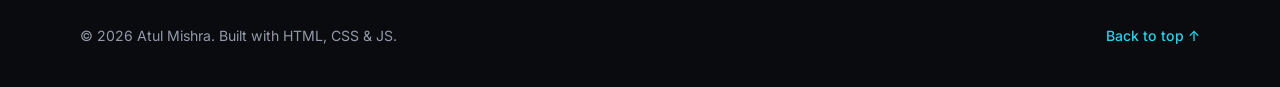
==== commit 29755b0a: "feat: add year-spine career journey with expandable roles Replace the résumé-style experience timeli" ====
--- a/index.html
+++ b/index.html
@@ -21,7 +21,7 @@
       </button>
       <ul class="nav-links">
         <li><a href="#about">About</a></li>
-        <li><a href="#experience">Experience</a></li>
+        <li><a href="#journey">Journey</a></li>
         <li><a href="#projects">Projects</a></li>
         <li><a href="#skills">Skills</a></li>
         <li><a href="#contact">Contact</a></li>
@@ -113,150 +113,335 @@
       </div>
     </section>
 
-    <section id="experience" class="section section-alt">
+    <section id="journey" class="section section-alt">
       <div class="container reveal">
         <div class="section-head">
-          <p class="eyebrow">Experience</p>
-          <h2>Where I've built &amp; led</h2>
-        </div>
-        <div class="timeline">
-          <article class="timeline-item">
-            <div class="timeline-marker"></div>
-            <div class="timeline-card">
-              <div class="timeline-top">
+          <p class="eyebrow">Career Journey</p>
+          <h2>9 years of building &amp; leading</h2>
+          <p class="lead">From intern to tech lead — tap any role for the full story.</p>
+        </div>
+
+        <div class="journey">
+          <div class="journey-track-labels" aria-hidden="true">
+            <span class="journey-track-label journey-track-label--career">Roles</span>
+            <span class="journey-track-label journey-track-label--side">Side builds</span>
+          </div>
+
+          <div class="journey-spine" aria-hidden="true"></div>
+
+          <!-- 2026 -->
+          <div class="journey-row" data-year="2026">
+            <div class="journey-year">2026</div>
+            <div class="journey-career"></div>
+            <div class="journey-side">
+              <article class="journey-side-card">
+                <div class="journey-side-icon">𝕏</div>
                 <div>
-                  <h3>Senior Software Engineer · Tech Lead</h3>
-                  <p class="company">Zinnia</p>
-                </div>
-                <span class="timeline-date">Sep 2024 — Present</span>
-              </div>
-              <p class="timeline-location">Bengaluru · On-site</p>
-              <ul>
-                <li>Leading <strong>MinionBot</strong> — an AI software engineering platform that converts Jira/Confluence requirements into production-ready GitHub PRs across multiple enterprise repos.</li>
-                <li>Architected 6 independently deployable AI microservices: Tree-sitter indexing, Neo4j knowledge graphs, unified planning pipelines, and LLM-powered code execution on Kubernetes with Azure AD.</li>
-                <li>Built enterprise migration platform moving <strong>400M+ records</strong> from MSSQL to MongoDB with multi-threaded, fault-tolerant horizontal scaling.</li>
-                <li>Migrated legacy Camunda workflows to a custom Java orchestration service — improved throughput and reliability under high load.</li>
-                <li>Delivered RAG-based operational assistant over <strong>50,000+ documents</strong> using MMR, ColBERT, and multi-query retrieval.</li>
-              </ul>
-              <div class="tags">
-                <span>Java</span><span>Kubernetes</span><span>Neo4j</span><span>LLM</span><span>RAG</span><span>Azure AD</span>
-              </div>
-            </div>
-          </article>
-
-          <article class="timeline-item">
-            <div class="timeline-marker"></div>
-            <div class="timeline-card">
-              <div class="timeline-top">
+                  <h3>X Tweet Helper</h3>
+                  <p class="journey-side-meta">Open source · Next.js</p>
+                  <p>Self-hosted X growth workspace with AI tweet/thread studio and analytics.</p>
+                  <a class="project-link" href="https://github.com/atulmishra1996/x-tweet-helper" target="_blank" rel="noopener">GitHub →</a>
+                </div>
+              </article>
+            </div>
+          </div>
+
+          <!-- 2025 -->
+          <div class="journey-row journey-row--spine-only" data-year="2025">
+            <div class="journey-year">2025</div>
+            <div class="journey-career"></div>
+            <div class="journey-side"></div>
+          </div>
+
+          <!-- 2024 -->
+          <div class="journey-row" data-year="2024">
+            <div class="journey-year">2024</div>
+            <div class="journey-career">
+              <article class="journey-card" data-expanded="false">
+                <button class="journey-card-toggle" type="button" aria-expanded="false">
+                  <div class="journey-card-head">
+                    <div class="journey-card-logo" aria-hidden="true">Z</div>
+                    <div class="journey-card-summary">
+                      <h3>Senior Software Engineer · Tech Lead</h3>
+                      <p class="company">Zinnia</p>
+                      <p class="journey-card-teaser">Leading MinionBot — AI platform from Jira to production PRs</p>
+                    </div>
+                    <span class="timeline-date">Sep 2024 — Present</span>
+                  </div>
+                </button>
+                <div class="journey-card-body" hidden>
+                  <p class="timeline-location">Bengaluru · On-site</p>
+                  <ul>
+                    <li>Leading <strong>MinionBot</strong> — an AI software engineering platform that converts Jira/Confluence requirements into production-ready GitHub PRs across multiple enterprise repos.</li>
+                    <li>Architected 6 independently deployable AI microservices: Tree-sitter indexing, Neo4j knowledge graphs, unified planning pipelines, and LLM-powered code execution on Kubernetes with Azure AD.</li>
+                    <li>Built enterprise migration platform moving <strong>400M+ records</strong> from MSSQL to MongoDB with multi-threaded, fault-tolerant horizontal scaling.</li>
+                    <li>Migrated legacy Camunda workflows to a custom Java orchestration service — improved throughput and reliability under high load.</li>
+                    <li>Delivered RAG-based operational assistant over <strong>50,000+ documents</strong> using MMR, ColBERT, and multi-query retrieval.</li>
+                  </ul>
+                  <div class="tags">
+                    <span>Java</span><span>Kubernetes</span><span>Neo4j</span><span>LLM</span><span>RAG</span><span>Azure AD</span>
+                  </div>
+                </div>
+              </article>
+            </div>
+            <div class="journey-side">
+              <article class="journey-side-card">
+                <div class="journey-side-icon">🏠</div>
                 <div>
-                  <h3>Engineering Lead</h3>
-                  <p class="company">xalts</p>
-                </div>
-                <span class="timeline-date">Aug 2023 — Aug 2024</span>
-              </div>
-              <p class="timeline-location">Bangalore</p>
-              <ul>
-                <li>Joined as first backend engineer; grew to lead backend, frontend, DevOps, and QA for the CDA no-code platform.</li>
-                <li>Designed distributed systems: webhook triggers, schedulers, token managers, and indexers from scratch.</li>
-                <li>Scaled team from 8 to 30+ engineers; owned hiring across all engineering disciplines.</li>
-                <li>Optimized DB calls by ~70% on CDA execution paths; built deployment pipelines on AWS and GCP.</li>
-              </ul>
-              <div class="tags">
-                <span>TypeScript</span><span>Fastify</span><span>Java</span><span>Spring</span><span>AWS</span><span>GCP</span><span>RabbitMQ</span>
-              </div>
-            </div>
-          </article>
-
-          <article class="timeline-item">
-            <div class="timeline-marker"></div>
-            <div class="timeline-card">
-              <div class="timeline-top">
+                  <h3>Personal Life Dashboard</h3>
+                  <p class="journey-side-meta">Side project</p>
+                  <p>Productivity dashboard for life metrics and goals.</p>
+                  <a class="project-link" href="https://github.com/atulmishra1996/personal-life-dashboard" target="_blank" rel="noopener">GitHub →</a>
+                </div>
+              </article>
+            </div>
+          </div>
+
+          <!-- 2023 -->
+          <div class="journey-row" data-year="2023">
+            <div class="journey-year">2023</div>
+            <div class="journey-career">
+              <article class="journey-card" data-expanded="false">
+                <button class="journey-card-toggle" type="button" aria-expanded="false">
+                  <div class="journey-card-head">
+                    <div class="journey-card-logo" aria-hidden="true">X</div>
+                    <div class="journey-card-summary">
+                      <h3>Engineering Lead</h3>
+                      <p class="company">xalts</p>
+                      <p class="journey-card-teaser">First backend hire → led 30+ engineers on no-code financial platform</p>
+                    </div>
+                    <span class="timeline-date">Aug 2023 — Aug 2024</span>
+                  </div>
+                </button>
+                <div class="journey-card-body" hidden>
+                  <p class="timeline-location">Bangalore</p>
+                  <ul>
+                    <li>Joined as first backend engineer; grew to lead backend, frontend, DevOps, and QA for the CDA no-code platform.</li>
+                    <li>Designed distributed systems: webhook triggers, schedulers, token managers, and indexers from scratch.</li>
+                    <li>Scaled team from 8 to 30+ engineers; owned hiring across all engineering disciplines.</li>
+                    <li>Optimized DB calls by ~70% on CDA execution paths; built deployment pipelines on AWS and GCP.</li>
+                  </ul>
+                  <div class="tags">
+                    <span>TypeScript</span><span>Fastify</span><span>Java</span><span>Spring</span><span>AWS</span><span>GCP</span><span>RabbitMQ</span>
+                  </div>
+                </div>
+              </article>
+            </div>
+            <div class="journey-side"></div>
+          </div>
+
+          <!-- 2022 -->
+          <div class="journey-row" data-year="2022">
+            <div class="journey-year">2022</div>
+            <div class="journey-career">
+              <article class="journey-card" data-expanded="false">
+                <button class="journey-card-toggle" type="button" aria-expanded="false">
+                  <div class="journey-card-head">
+                    <div class="journey-card-logo" aria-hidden="true">S</div>
+                    <div class="journey-card-summary">
+                      <h3>Senior Software Engineer</h3>
+                      <p class="company">Simpl</p>
+                      <p class="journey-card-teaser">Banner Service, WordPress checkout integration, Kafka optimization</p>
+                    </div>
+                    <span class="timeline-date">Jul 2022 — Apr 2023</span>
+                  </div>
+                </button>
+                <div class="journey-card-body" hidden>
+                  <ul>
+                    <li>Shipped Banner Service end-to-end in Java/Spring Boot.</li>
+                    <li>Integrated WordPress e-commerce with Simpl Checkout via Python/FastAPI.</li>
+                    <li>Reduced consumer lag in event and message management (Kafka).</li>
+                  </ul>
+                  <div class="tags"><span>Java</span><span>Spring</span><span>Python</span><span>FastAPI</span><span>Kafka</span></div>
+                </div>
+              </article>
+            </div>
+            <div class="journey-side"></div>
+          </div>
+
+          <!-- 2021 -->
+          <div class="journey-row" data-year="2021">
+            <div class="journey-year">2021</div>
+            <div class="journey-career">
+              <article class="journey-card" data-expanded="false">
+                <button class="journey-card-toggle" type="button" aria-expanded="false">
+                  <div class="journey-card-head">
+                    <div class="journey-card-logo" aria-hidden="true">J</div>
+                    <div class="journey-card-summary">
+                      <h3>Senior Software Developer</h3>
+                      <p class="company">Jisr HR</p>
+                      <p class="journey-card-teaser">Built Performance Management service from scratch</p>
+                    </div>
+                    <span class="timeline-date">Aug 2021 — Jul 2022</span>
+                  </div>
+                </button>
+                <div class="journey-card-body" hidden>
+                  <ul>
+                    <li>Built Performance Management service from scratch for goals and employee tracking.</li>
+                    <li>Collaborated with Payroll team on system efficiency; optimized HR Attendance APIs.</li>
+                  </ul>
+                  <div class="tags"><span>Ruby on Rails</span><span>Java</span><span>Kafka</span><span>AWS</span></div>
+                </div>
+              </article>
+            </div>
+            <div class="journey-side"></div>
+          </div>
+
+          <!-- 2020 -->
+          <div class="journey-row journey-row--spine-only" data-year="2020">
+            <div class="journey-year">2020</div>
+            <div class="journey-career"></div>
+            <div class="journey-side"></div>
+          </div>
+
+          <!-- 2019 -->
+          <div class="journey-row" data-year="2019">
+            <div class="journey-year">2019</div>
+            <div class="journey-career">
+              <article class="journey-card" data-expanded="false">
+                <button class="journey-card-toggle" type="button" aria-expanded="false">
+                  <div class="journey-card-head">
+                    <div class="journey-card-logo" aria-hidden="true">Z</div>
+                    <div class="journey-card-summary">
+                      <h3>Software Development Engineer</h3>
+                      <p class="company">Zynga</p>
+                      <p class="journey-card-teaser">Tropical Escape features &amp; Collection Event mini-game</p>
+                    </div>
+                    <span class="timeline-date">Sep 2019 — Aug 2021</span>
+                  </div>
+                </button>
+                <div class="journey-card-body" hidden>
+                  <ul>
+                    <li>Developed Tropical Escape features; optimized orderboard crafting.</li>
+                    <li>Shipped Collection Event mini-game — measurably improved player engagement.</li>
+                  </ul>
+                  <div class="tags"><span>C#</span><span>.NET</span><span>Unity</span><span>Python</span></div>
+                </div>
+              </article>
+            </div>
+            <div class="journey-side"></div>
+          </div>
+
+          <!-- 2018 -->
+          <div class="journey-row" data-year="2018">
+            <div class="journey-year">2018</div>
+            <div class="journey-career">
+              <article class="journey-card" data-expanded="false">
+                <button class="journey-card-toggle" type="button" aria-expanded="false">
+                  <div class="journey-card-head">
+                    <div class="journey-card-logo journey-card-logo--hotstar" aria-hidden="true">H</div>
+                    <div class="journey-card-summary">
+                      <h3>Software Development Engineer</h3>
+                      <p class="company">Disney+ Hotstar</p>
+                      <p class="journey-card-teaser">IPL &amp; Bigg Boss live features at scale on iOS</p>
+                    </div>
+                    <span class="timeline-date">Jul 2018 — Aug 2019</span>
+                  </div>
+                </button>
+                <div class="journey-card-body" hidden>
+                  <ul>
+                    <li>iOS social pod: integrated AsyncDisplayKit, replacing Auto Layout across UI.</li>
+                    <li>Built leaderboard, scorecard, and voting/polling for IPL &amp; Bigg Boss at scale.</li>
+                  </ul>
+                  <div class="tags"><span>Swift</span><span>Objective-C</span><span>RxSwift</span><span>AWS</span></div>
+                </div>
+              </article>
+              <article class="journey-milestone">
+                <span class="journey-milestone-icon" aria-hidden="true">🎓</span>
                 <div>
-                  <h3>Senior Software Engineer</h3>
-                  <p class="company">Simpl</p>
-                </div>
-                <span class="timeline-date">Jul 2022 — Apr 2023</span>
-              </div>
-              <ul>
-                <li>Shipped Banner Service end-to-end in Java/Spring Boot.</li>
-                <li>Integrated WordPress e-commerce with Simpl Checkout via Python/FastAPI.</li>
-                <li>Reduced consumer lag in event and message management (Kafka).</li>
-              </ul>
-              <div class="tags"><span>Java</span><span>Spring</span><span>Python</span><span>FastAPI</span><span>Kafka</span></div>
-            </div>
-          </article>
-
-          <article class="timeline-item">
-            <div class="timeline-marker"></div>
-            <div class="timeline-card">
-              <div class="timeline-top">
+                  <h3>B.Tech · Computer Science</h3>
+                  <p>Lovely Professional University · GPA 7.2</p>
+                  <p class="muted">President, CYPHER coding club · cricket, chess, competitive programming</p>
+                </div>
+              </article>
+            </div>
+            <div class="journey-side"></div>
+          </div>
+
+          <!-- 2017 -->
+          <div class="journey-row" data-year="2017">
+            <div class="journey-year">2017</div>
+            <div class="journey-career">
+              <article class="journey-card" data-expanded="false">
+                <button class="journey-card-toggle" type="button" aria-expanded="false">
+                  <div class="journey-card-head">
+                    <div class="journey-card-logo" aria-hidden="true">C</div>
+                    <div class="journey-card-summary">
+                      <h3>Software Engineer Intern</h3>
+                      <p class="company">ClearTax</p>
+                      <p class="journey-card-teaser">Autopivot sprint tracker &amp; government website monitor</p>
+                    </div>
+                    <span class="timeline-date">Aug 2017 — Jun 2018</span>
+                  </div>
+                </button>
+                <div class="journey-card-body" hidden>
+                  <ul>
+                    <li>Built Autopivot (Ruby on Rails) integrated with Pivotal Tracker for sprint tracking.</li>
+                    <li>Python scraper monitoring government websites with change notifications.</li>
+                  </ul>
+                  <div class="tags"><span>Ruby on Rails</span><span>Python</span></div>
+                </div>
+              </article>
+              <article class="journey-milestone">
+                <span class="journey-milestone-icon" aria-hidden="true">🏆</span>
                 <div>
-                  <h3>Senior Software Developer</h3>
-                  <p class="company">Jisr HR</p>
-                </div>
-                <span class="timeline-date">Aug 2021 — Jul 2022</span>
-              </div>
-              <ul>
-                <li>Built Performance Management service from scratch for goals and employee tracking.</li>
-                <li>Collaborated with Payroll team on system efficiency; optimized HR Attendance APIs.</li>
-              </ul>
-              <div class="tags"><span>Ruby on Rails</span><span>Java</span><span>Kafka</span><span>AWS</span></div>
-            </div>
-          </article>
-
-          <article class="timeline-item">
-            <div class="timeline-marker"></div>
-            <div class="timeline-card">
-              <div class="timeline-top">
+                  <h3>Google Code Jam 2017</h3>
+                  <p>Qualification Round · Codechef SnackDown Pre-Elimination (2016 &amp; 2017)</p>
+                  <p class="muted">1st place — Code Samurai &amp; Code Manthon, LPU</p>
+                </div>
+              </article>
+            </div>
+            <div class="journey-side">
+              <article class="journey-side-card">
+                <div class="journey-side-icon">📈</div>
                 <div>
-                  <h3>Software Development Engineer</h3>
-                  <p class="company">Zynga</p>
-                </div>
-                <span class="timeline-date">Sep 2019 — Aug 2021</span>
-              </div>
-              <ul>
-                <li>Developed Tropical Escape features; optimized orderboard crafting.</li>
-                <li>Shipped Collection Event mini-game — measurably improved player engagement.</li>
-              </ul>
-              <div class="tags"><span>C#</span><span>.NET</span><span>Unity</span><span>Python</span></div>
-            </div>
-          </article>
-
-          <article class="timeline-item">
-            <div class="timeline-marker"></div>
-            <div class="timeline-card">
-              <div class="timeline-top">
+                  <h3>CodeChef Scraper</h3>
+                  <p class="journey-side-meta">Python · Open source</p>
+                  <p>Contest rankings, ratings, and problem history for CP profiles.</p>
+                  <a class="project-link" href="https://github.com/Killcode1996/CodechefScrapper" target="_blank" rel="noopener">GitHub →</a>
+                </div>
+              </article>
+            </div>
+          </div>
+
+          <!-- 2016 -->
+          <div class="journey-row" data-year="2016">
+            <div class="journey-year">2016</div>
+            <div class="journey-career"></div>
+            <div class="journey-side">
+              <article class="journey-side-card">
+                <div class="journey-side-icon">📱</div>
                 <div>
-                  <h3>Software Development Engineer</h3>
-                  <p class="company">Disney+ Hotstar</p>
-                </div>
-                <span class="timeline-date">Jul 2018 — Aug 2019</span>
-              </div>
-              <ul>
-                <li>iOS social pod: integrated AsyncDisplayKit, replacing Auto Layout across UI.</li>
-                <li>Built leaderboard, scorecard, and voting/polling for IPL &amp; Bigg Boss at scale.</li>
-              </ul>
-              <div class="tags"><span>Swift</span><span>Objective-C</span><span>RxSwift</span><span>AWS</span></div>
-            </div>
-          </article>
-
-          <article class="timeline-item">
-            <div class="timeline-marker"></div>
-            <div class="timeline-card">
-              <div class="timeline-top">
+                  <h3>Budgie</h3>
+                  <p class="journey-side-meta">Android · Campus marketplace</p>
+                  <p>Buy/sell second-hand products on campus with reviews and messaging.</p>
+                  <a class="project-link" href="https://github.com/Killcode1996/Budgie" target="_blank" rel="noopener">GitHub →</a>
+                </div>
+              </article>
+            </div>
+          </div>
+
+          <!-- 2015 -->
+          <div class="journey-row journey-row--spine-only" data-year="2015">
+            <div class="journey-year">2015</div>
+            <div class="journey-career"></div>
+            <div class="journey-side"></div>
+          </div>
+
+          <!-- 2014 -->
+          <div class="journey-row journey-row--spine-only" data-year="2014">
+            <div class="journey-year">2014</div>
+            <div class="journey-career">
+              <article class="journey-milestone journey-milestone--start">
+                <span class="journey-milestone-icon" aria-hidden="true">→</span>
                 <div>
-                  <h3>Software Engineer Intern</h3>
-                  <p class="company">ClearTax</p>
-                </div>
-                <span class="timeline-date">Aug 2017 — Jun 2018</span>
-              </div>
-              <ul>
-                <li>Built Autopivot (Ruby on Rails) integrated with Pivotal Tracker for sprint tracking.</li>
-                <li>Python scraper monitoring government websites with change notifications.</li>
-              </ul>
-              <div class="tags"><span>Ruby on Rails</span><span>Python</span></div>
-            </div>
-          </article>
+                  <h3>Started at LPU</h3>
+                  <p>B.Tech Computer Science · 2014 — 2018</p>
+                </div>
+              </article>
+            </div>
+            <div class="journey-side"></div>
+          </div>
         </div>
       </div>
     </section>
@@ -391,28 +576,6 @@
       </div>
     </section>
 
-    <section id="education" class="section container reveal">
-      <div class="section-head">
-        <p class="eyebrow">Education &amp; Awards</p>
-        <h2>Foundation &amp; recognition</h2>
-      </div>
-      <div class="edu-grid">
-        <article class="edu-card">
-          <h3>B.Tech · Computer Science</h3>
-          <p>Lovely Professional University · 2014 — 2018 · GPA 7.2</p>
-          <p class="muted">Cricket, basketball, chess, competitive programming · President, CYPHER coding club</p>
-        </article>
-        <article class="edu-card">
-          <h3>Competitive programming</h3>
-          <ul class="compact-list">
-            <li>Google Code Jam 2017 — Qualification Round</li>
-            <li>Codechef SnackDown — Pre-Elimination (2016 &amp; 2017)</li>
-            <li>1st place — Code Samurai &amp; Code Manthon, LPU</li>
-          </ul>
-        </article>
-      </div>
-    </section>
-
     <section id="contact" class="section section-contact">
       <div class="container reveal">
         <div class="contact-card">
--- a/styles.css
+++ b/styles.css
@@ -401,83 +401,328 @@
   color: var(--accent-2);
 }
 
-/* Timeline */
-.timeline {
+/* Career Journey */
+.journey {
   position: relative;
   display: grid;
-  gap: 1.5rem;
-}
-
-.timeline::before {
+  gap: 0;
+}
+
+.journey-track-labels {
+  display: grid;
+  grid-template-columns: 56px 1fr minmax(220px, 0.75fr);
+  gap: 1.25rem;
+  margin-bottom: 1rem;
+  padding-left: 0.25rem;
+}
+
+.journey-track-label {
+  font-family: var(--mono);
+  font-size: 0.72rem;
+  text-transform: uppercase;
+  letter-spacing: 0.1em;
+  color: var(--text-muted);
+}
+
+.journey-track-label--career {
+  grid-column: 2;
+}
+
+.journey-track-label--side {
+  grid-column: 3;
+  padding-left: 0.75rem;
+  border-left: 2px dashed rgba(34, 211, 238, 0.25);
+}
+
+.journey-spine {
+  position: absolute;
+  left: 27px;
+  top: 2.5rem;
+  bottom: 0;
+  width: 2px;
+  background: linear-gradient(to bottom, var(--accent), rgba(99, 102, 241, 0.15));
+  opacity: 0.45;
+  pointer-events: none;
+}
+
+.journey-row {
+  display: grid;
+  grid-template-columns: 56px 1fr minmax(220px, 0.75fr);
+  gap: 1.25rem;
+  align-items: start;
+  padding-block: 0.65rem;
+  position: relative;
+}
+
+.journey-row--spine-only {
+  min-height: 2.5rem;
+}
+
+.journey-row--spine-only .journey-year {
+  opacity: 0.45;
+}
+
+.journey-year {
+  font-family: var(--mono);
+  font-size: 0.82rem;
+  font-weight: 500;
+  color: var(--text-muted);
+  padding-top: 0.85rem;
+  text-align: right;
+  padding-right: 0.5rem;
+  position: relative;
+}
+
+.journey-year::after {
   content: "";
   position: absolute;
-  left: 11px;
-  top: 8px;
-  bottom: 8px;
-  width: 2px;
-  background: linear-gradient(to bottom, var(--accent), transparent);
-  opacity: 0.35;
-}
-
-.timeline-item {
-  position: relative;
-  padding-left: 2.5rem;
-}
-
-.timeline-marker {
-  position: absolute;
-  left: 4px;
-  top: 1.4rem;
-  width: 16px;
-  height: 16px;
+  right: -1.35rem;
+  top: 1.15rem;
+  width: 10px;
+  height: 10px;
   border-radius: 50%;
   background: var(--bg);
   border: 2px solid var(--accent);
-  box-shadow: 0 0 0 4px rgba(99, 102, 241, 0.15);
-}
-
-.timeline-card {
+  box-shadow: 0 0 0 3px rgba(99, 102, 241, 0.12);
+  z-index: 1;
+}
+
+.journey-career {
+  display: grid;
+  gap: 0.75rem;
+  min-width: 0;
+}
+
+.journey-side {
+  display: grid;
+  gap: 0.75rem;
+  min-width: 0;
+  padding-left: 0.75rem;
+  border-left: 2px dashed rgba(34, 211, 238, 0.2);
+}
+
+.journey-card {
   background: var(--bg-card);
   border: 1px solid var(--border);
   border-radius: var(--radius-lg);
-  padding: 1.5rem;
+  overflow: hidden;
+  transition: border-color var(--transition), box-shadow var(--transition);
+}
+
+.journey-card:hover {
+  border-color: rgba(99, 102, 241, 0.3);
+}
+
+.journey-card[data-expanded="true"] {
+  border-color: rgba(99, 102, 241, 0.45);
+  box-shadow: 0 12px 32px rgba(0, 0, 0, 0.2);
+}
+
+.journey-card-toggle {
+  width: 100%;
+  text-align: left;
+  background: none;
+  border: none;
+  color: inherit;
+  cursor: pointer;
+  padding: 1.1rem 1.25rem;
+  font: inherit;
+}
+
+.journey-card-toggle::after {
+  content: "+";
+  position: absolute;
+  right: 1.25rem;
+  top: 1.25rem;
+  width: 1.5rem;
+  height: 1.5rem;
+  display: grid;
+  place-items: center;
+  border-radius: 8px;
+  background: rgba(255, 255, 255, 0.05);
+  border: 1px solid var(--border);
+  color: var(--text-muted);
+  font-size: 1rem;
+  line-height: 1;
+  transition: transform var(--transition), background var(--transition);
+}
+
+.journey-card {
+  position: relative;
+}
+
+.journey-card[data-expanded="true"] .journey-card-toggle::after {
+  content: "−";
+  background: rgba(99, 102, 241, 0.15);
+  border-color: rgba(99, 102, 241, 0.35);
+  color: var(--text);
+}
+
+.journey-card-head {
+  display: grid;
+  grid-template-columns: auto 1fr auto;
+  gap: 0.85rem;
+  align-items: start;
+  padding-right: 2rem;
+}
+
+.journey-card-logo {
+  width: 40px;
+  height: 40px;
+  border-radius: 10px;
+  display: grid;
+  place-items: center;
+  font-weight: 700;
+  font-size: 0.95rem;
+  background: linear-gradient(135deg, rgba(99, 102, 241, 0.35), rgba(34, 211, 238, 0.2));
+  border: 1px solid rgba(99, 102, 241, 0.25);
+  flex-shrink: 0;
+}
+
+.journey-card-logo--hotstar {
+  background: linear-gradient(135deg, rgba(251, 146, 60, 0.35), rgba(239, 68, 68, 0.2));
+  border-color: rgba(251, 146, 60, 0.3);
+}
+
+.journey-card-summary h3 {
+  font-size: 1rem;
+  font-weight: 600;
+  line-height: 1.3;
+}
+
+.journey-card-teaser {
+  margin-top: 0.35rem;
+  font-size: 0.88rem;
+  color: var(--text-muted);
+  line-height: 1.45;
+}
+
+.journey-card-body {
+  padding: 0 1.25rem 1.25rem;
+  border-top: 1px solid var(--border);
+  margin-top: -0.25rem;
+  padding-top: 1rem;
+}
+
+.journey-card-body ul {
+  display: grid;
+  gap: 0.55rem;
+  margin-bottom: 1rem;
+}
+
+.journey-card-body li {
+  position: relative;
+  padding-left: 1rem;
+  color: var(--text-muted);
+  font-size: 0.94rem;
+}
+
+.journey-card-body li::before {
+  content: "•";
+  position: absolute;
+  left: 0;
+  color: var(--accent);
+}
+
+.journey-card-body strong {
+  color: var(--text);
+}
+
+.journey-milestone {
+  display: flex;
+  gap: 0.85rem;
+  align-items: flex-start;
+  padding: 1rem 1.15rem;
+  border-radius: var(--radius);
+  background: rgba(255, 255, 255, 0.02);
+  border: 1px dashed var(--border);
+}
+
+.journey-milestone--start {
+  border-style: solid;
+  opacity: 0.85;
+}
+
+.journey-milestone-icon {
+  font-size: 1.15rem;
+  line-height: 1;
+  margin-top: 0.1rem;
+}
+
+.journey-milestone h3 {
+  font-size: 0.95rem;
+  font-weight: 600;
+  margin-bottom: 0.2rem;
+}
+
+.journey-milestone p {
+  font-size: 0.88rem;
+  color: var(--text-muted);
+}
+
+.journey-side-card {
+  display: flex;
+  gap: 0.75rem;
+  align-items: flex-start;
+  padding: 1rem;
+  border-radius: var(--radius-lg);
+  background: rgba(34, 211, 238, 0.04);
+  border: 1px solid rgba(34, 211, 238, 0.15);
   transition: border-color var(--transition), transform var(--transition);
 }
 
-.timeline-card:hover {
-  border-color: rgba(99, 102, 241, 0.35);
-  transform: translateY(-2px);
-}
-
-.timeline-top {
-  display: flex;
-  justify-content: space-between;
-  align-items: flex-start;
-  gap: 1rem;
-  flex-wrap: wrap;
-  margin-bottom: 0.35rem;
-}
-
-.timeline-top h3 {
-  font-size: 1.08rem;
+.journey-side-card:hover {
+  border-color: rgba(34, 211, 238, 0.35);
+  transform: translateY(-1px);
+}
+
+.journey-side-icon {
+  font-size: 1.25rem;
+  line-height: 1;
+  flex-shrink: 0;
+}
+
+.journey-side-card h3 {
+  font-size: 0.92rem;
   font-weight: 600;
+}
+
+.journey-side-meta {
+  font-family: var(--mono);
+  font-size: 0.7rem;
+  color: var(--accent-2);
+  margin: 0.15rem 0 0.4rem;
+}
+
+.journey-side-card p:not(.journey-side-meta) {
+  font-size: 0.84rem;
+  color: var(--text-muted);
+  line-height: 1.45;
+}
+
+.journey-side-card .project-link {
+  display: inline-block;
+  margin-top: 0.5rem;
+  font-size: 0.82rem;
 }
 
 .company {
   color: var(--accent-2);
   font-weight: 500;
   margin-top: 0.15rem;
+  font-size: 0.9rem;
 }
 
 .timeline-date {
   font-family: var(--mono);
-  font-size: 0.78rem;
+  font-size: 0.72rem;
   color: var(--text-muted);
   white-space: nowrap;
   padding: 0.25rem 0.6rem;
   border-radius: 999px;
   background: rgba(255, 255, 255, 0.04);
   border: 1px solid var(--border);
+  align-self: start;
 }
 
 .timeline-location {
@@ -486,28 +731,9 @@
   margin-bottom: 0.85rem;
 }
 
-.timeline-card ul {
-  display: grid;
-  gap: 0.55rem;
-  margin-bottom: 1rem;
-}
-
-.timeline-card li {
-  position: relative;
-  padding-left: 1rem;
-  color: var(--text-muted);
-  font-size: 0.94rem;
-}
-
-.timeline-card li::before {
-  content: "•";
-  position: absolute;
-  left: 0;
-  color: var(--accent);
-}
-
-.timeline-card strong {
-  color: var(--text);
+.timeline-top h3 {
+  font-size: 1.08rem;
+  font-weight: 600;
 }
 
 /* Tags */
@@ -812,6 +1038,47 @@
   .timeline-top {
     flex-direction: column;
   }
+
+  .journey-track-labels,
+  .journey-row {
+    grid-template-columns: 44px 1fr;
+  }
+
+  .journey-track-label--side,
+  .journey-side {
+    grid-column: 2;
+    border-left: none;
+    padding-left: 0;
+    margin-top: 0.5rem;
+  }
+
+  .journey-track-labels {
+    display: none;
+  }
+
+  .journey-spine {
+    left: 21px;
+  }
+
+  .journey-year::after {
+    right: -1.1rem;
+  }
+
+  .journey-card-head {
+    grid-template-columns: auto 1fr;
+    padding-right: 2.25rem;
+  }
+
+  .journey-card-head .timeline-date {
+    grid-column: 1 / -1;
+    justify-self: start;
+    margin-top: 0.35rem;
+  }
+
+  .journey-card-toggle::after {
+    top: 1rem;
+    right: 1rem;
+  }
 }
 
 @media (max-width: 480px) {
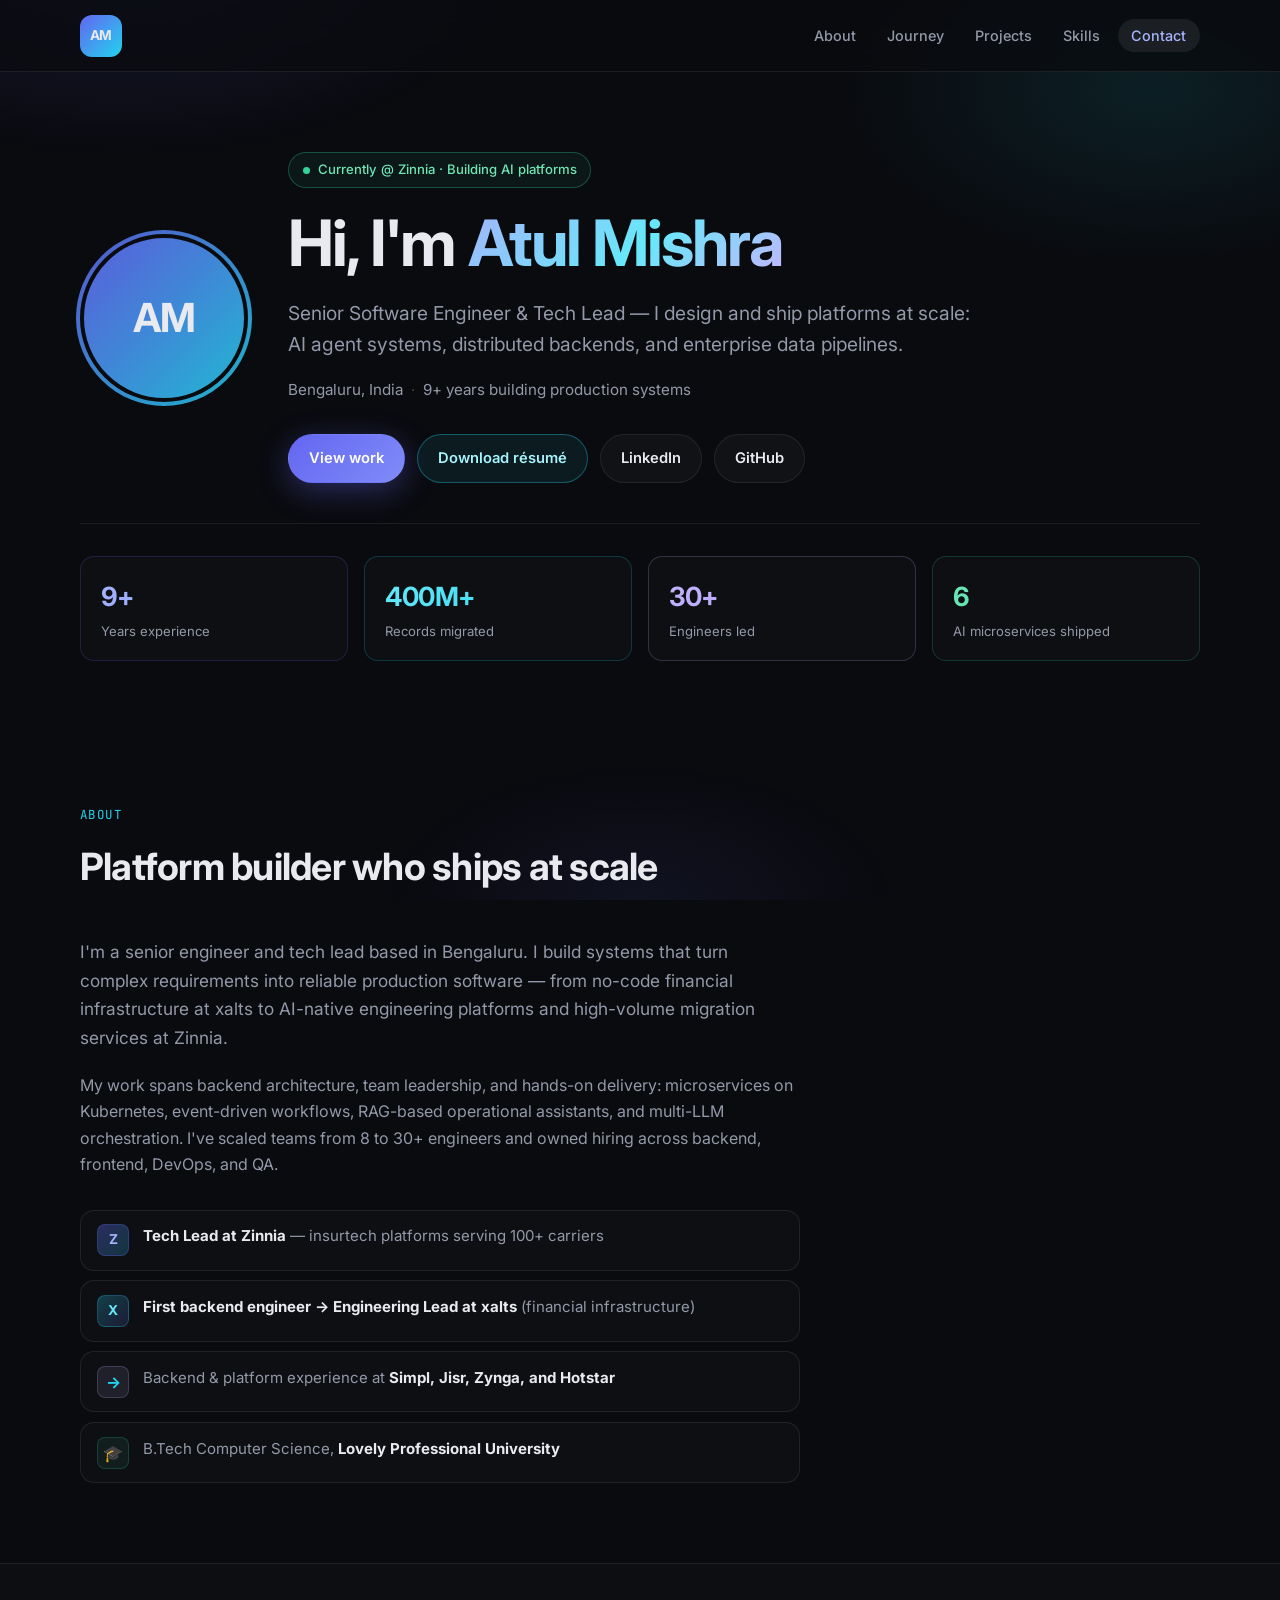
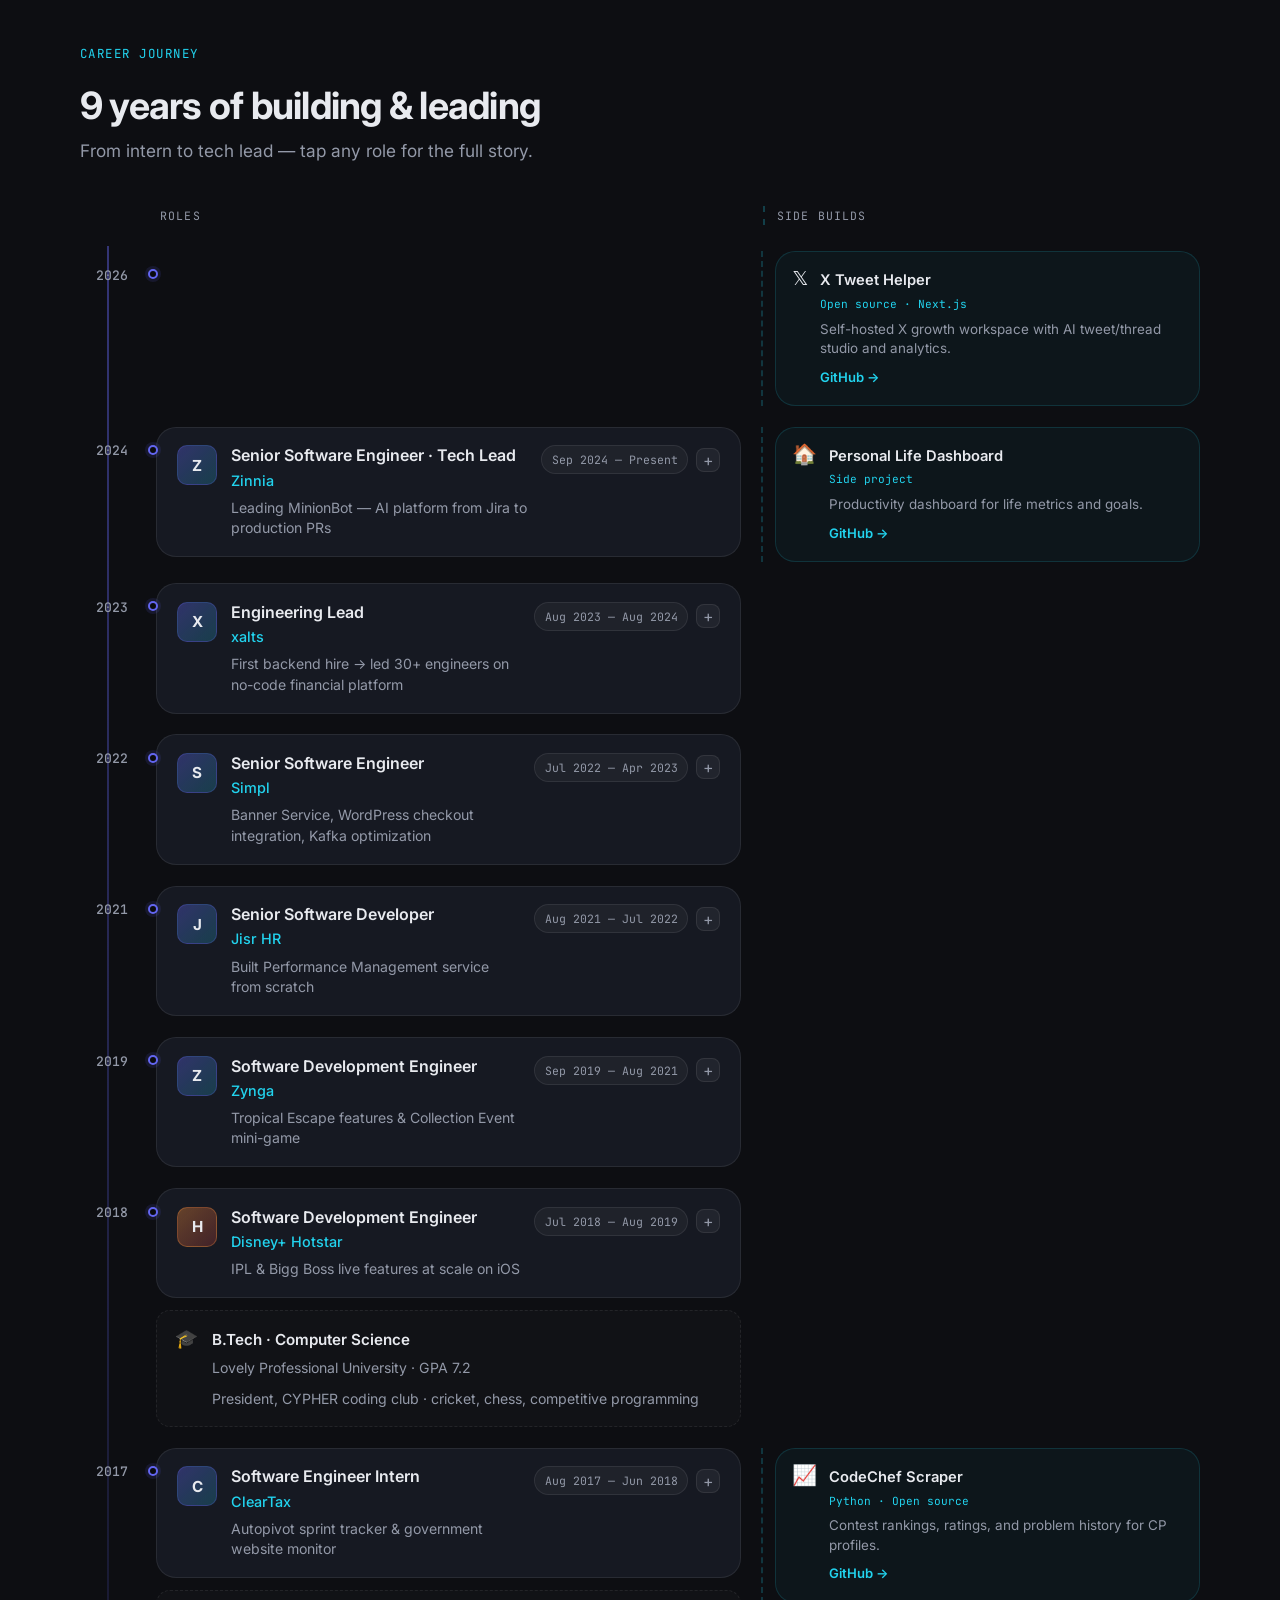
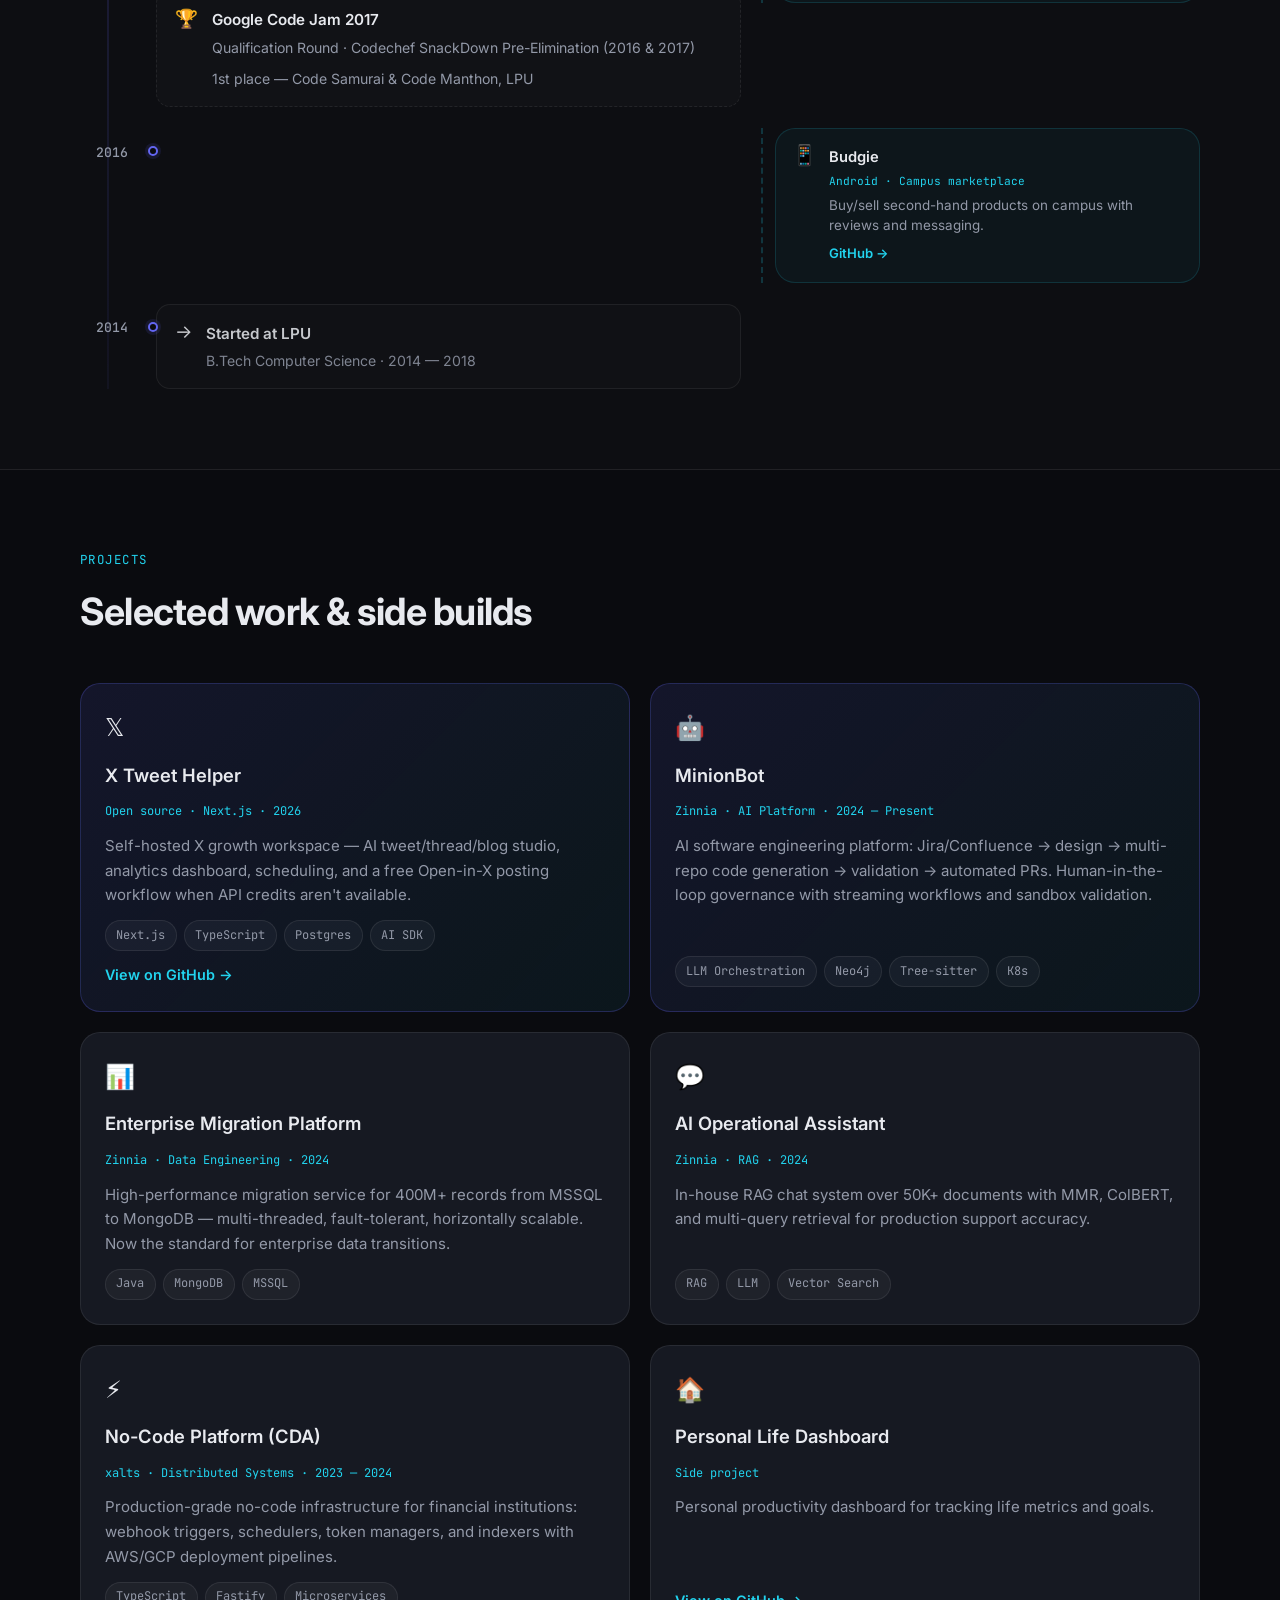
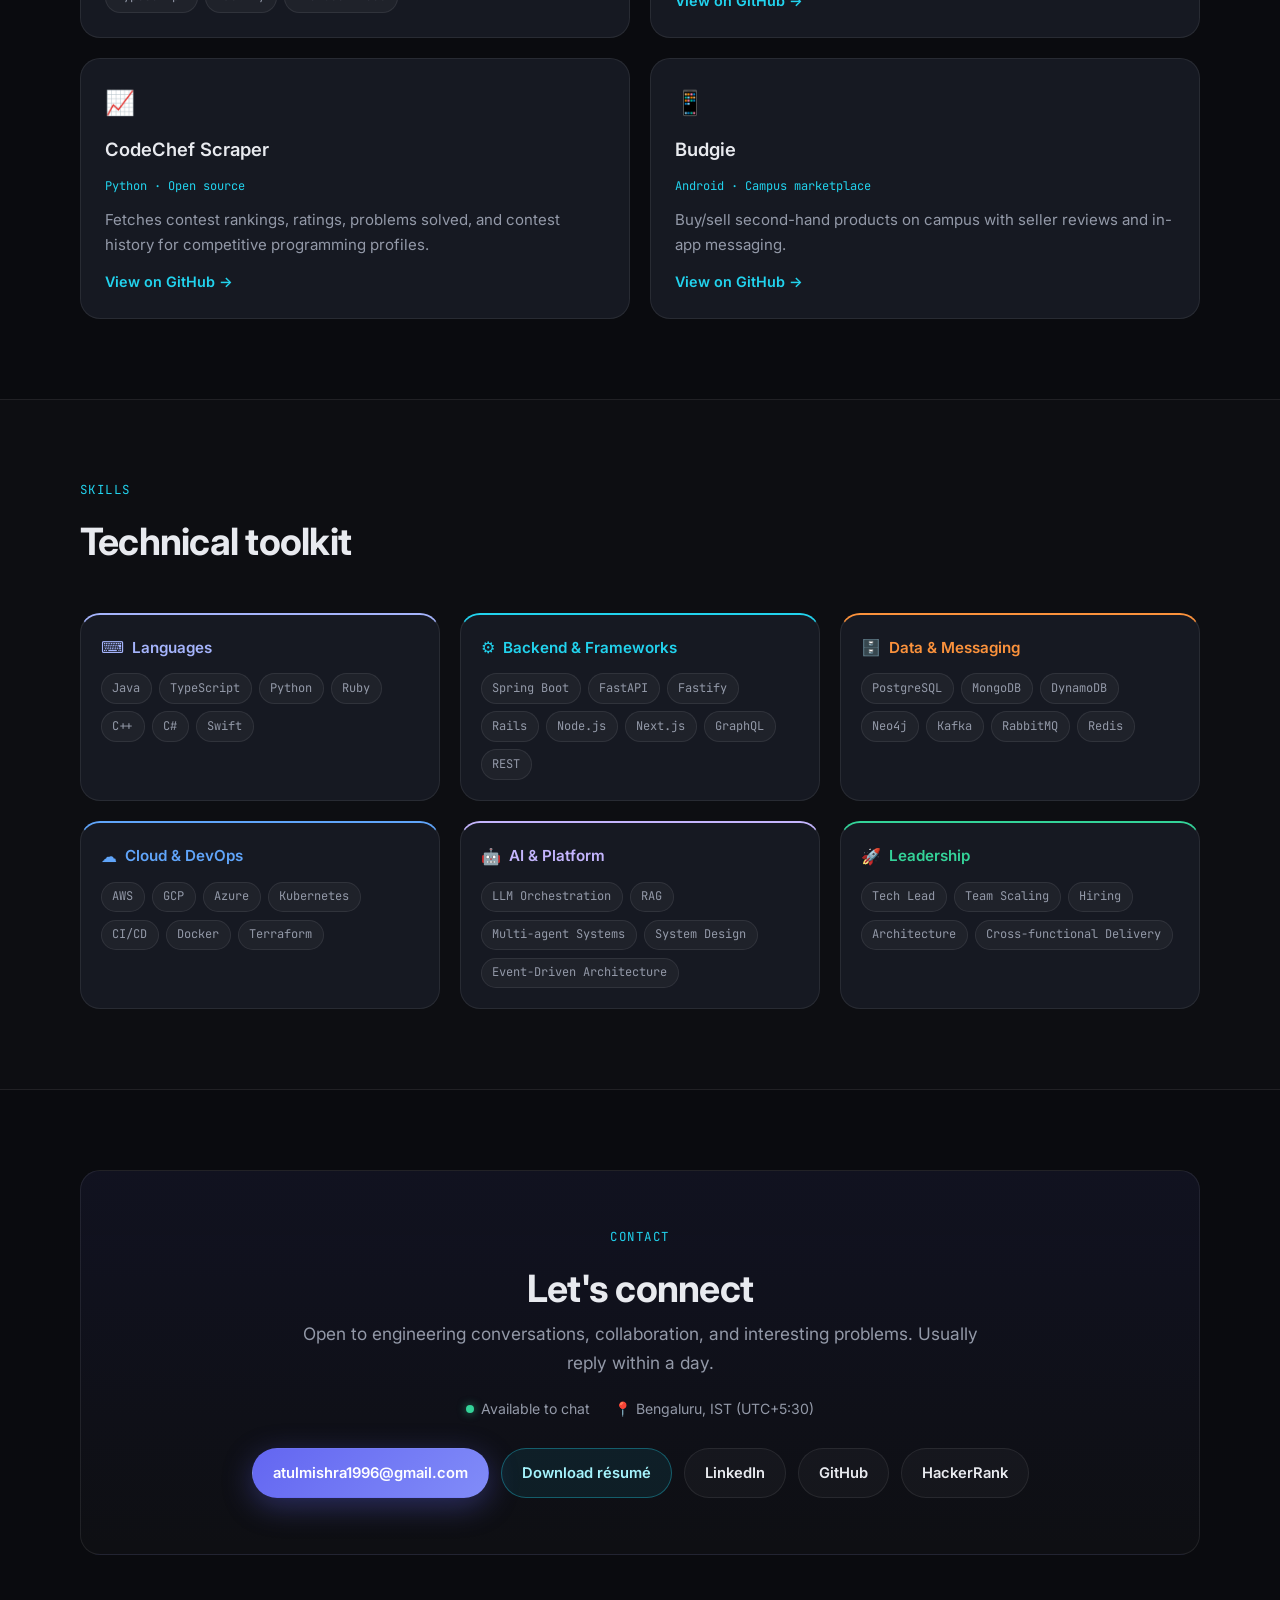
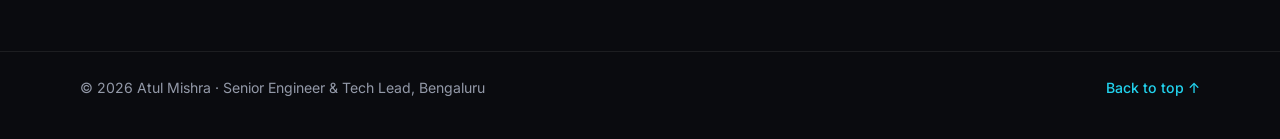
==== commit ccc70ff0: "feat: UX improvements — scroll progress, hero badge, stat glows, skill color-coding, about highlight" ====
--- a/index.html
+++ b/index.html
@@ -3,7 +3,7 @@
 <head>
   <meta charset="UTF-8" />
   <meta name="viewport" content="width=device-width, initial-scale=1.0" />
-  <meta name="description" content="Atul Mishra — Senior Software Engineer & Tech Lead building AI platforms, distributed systems, and enterprise-scale products." />
+  <meta name="description" content="Atul Mishra — Senior Software Engineer &amp; Tech Lead building AI platforms, distributed systems, and enterprise-scale products." />
   <title>Atul Mishra · Senior Software Engineer</title>
   <link rel="preconnect" href="https://fonts.googleapis.com" />
   <link rel="preconnect" href="https://fonts.gstatic.com" crossorigin />
@@ -11,6 +11,9 @@
   <link rel="stylesheet" href="styles.css" />
 </head>
 <body>
+  <!-- Scroll progress bar -->
+  <div id="scroll-progress" aria-hidden="true"></div>
+
   <div class="bg-glow" aria-hidden="true"></div>
 
   <header class="site-header" id="top">
@@ -41,11 +44,15 @@
             height="168"
             loading="eager"
             decoding="async"
-            onerror="this.hidden=true;this.nextElementSibling.hidden=false"
+            onerror="this.style.display='none';this.nextElementSibling.removeAttribute('hidden')"
           />
           <div class="hero-photo-fallback" hidden aria-hidden="true">AM</div>
         </div>
-        <div class="hero-content">
+        <div class="hero-content hero-animate">
+          <p class="hero-badge">
+            <span class="badge-dot"></span>
+            Currently @ Zinnia &middot; Building AI platforms
+          </p>
           <h1 class="hero-title">
             Hi, I'm <span class="gradient-text">Atul Mishra</span>
           </h1>
@@ -66,20 +73,20 @@
           </div>
         </div>
       </div>
-      <div class="hero-stats">
-        <div class="stat">
+      <div class="hero-stats hero-animate hero-animate--delay">
+        <div class="stat stat--years">
           <strong>9+</strong>
           <span>Years experience</span>
         </div>
-        <div class="stat">
+        <div class="stat stat--records">
           <strong>400M+</strong>
           <span>Records migrated</span>
         </div>
-        <div class="stat">
+        <div class="stat stat--engineers">
           <strong>30+</strong>
           <span>Engineers led</span>
         </div>
-        <div class="stat">
+        <div class="stat stat--ai">
           <strong>6</strong>
           <span>AI microservices shipped</span>
         </div>
@@ -105,10 +112,22 @@
           backend, frontend, DevOps, and QA.
         </p>
         <ul class="about-highlights">
-          <li>Tech Lead at Zinnia — insurtech platforms serving 100+ carriers</li>
-          <li>First backend engineer → Engineering Lead at xalts (financial infrastructure)</li>
-          <li>Backend &amp; platform experience at Simpl, Jisr, Zynga, and Hotstar</li>
-          <li>B.Tech Computer Science, Lovely Professional University</li>
+          <li>
+            <span class="highlight-icon highlight-icon--zinnia">Z</span>
+            <div><strong>Tech Lead at Zinnia</strong> — insurtech platforms serving 100+ carriers</div>
+          </li>
+          <li>
+            <span class="highlight-icon highlight-icon--xalts">X</span>
+            <div><strong>First backend engineer → Engineering Lead at xalts</strong> (financial infrastructure)</div>
+          </li>
+          <li>
+            <span class="highlight-icon highlight-icon--exp">→</span>
+            <div>Backend &amp; platform experience at <strong>Simpl, Jisr, Zynga, and Hotstar</strong></div>
+          </li>
+          <li>
+            <span class="highlight-icon highlight-icon--edu">🎓</span>
+            <div>B.Tech Computer Science, <strong>Lovely Professional University</strong></div>
+          </li>
         </ul>
       </div>
     </section>
@@ -146,14 +165,7 @@
             </div>
           </div>
 
-          <!-- 2025 -->
-          <div class="journey-row journey-row--spine-only" data-year="2025">
-            <div class="journey-year">2025</div>
-            <div class="journey-career"></div>
-            <div class="journey-side"></div>
-          </div>
-
-          <!-- 2024 -->
+          <!-- 2024–2025 (combined with Zinnia) -->
           <div class="journey-row" data-year="2024">
             <div class="journey-year">2024</div>
             <div class="journey-career">
@@ -287,13 +299,6 @@
             <div class="journey-side"></div>
           </div>
 
-          <!-- 2020 -->
-          <div class="journey-row journey-row--spine-only" data-year="2020">
-            <div class="journey-year">2020</div>
-            <div class="journey-career"></div>
-            <div class="journey-side"></div>
-          </div>
-
           <!-- 2019 -->
           <div class="journey-row" data-year="2019">
             <div class="journey-year">2019</div>
@@ -421,15 +426,8 @@
             </div>
           </div>
 
-          <!-- 2015 -->
-          <div class="journey-row journey-row--spine-only" data-year="2015">
-            <div class="journey-year">2015</div>
-            <div class="journey-career"></div>
-            <div class="journey-side"></div>
-          </div>
-
-          <!-- 2014 -->
-          <div class="journey-row journey-row--spine-only" data-year="2014">
+          <!-- 2014 start -->
+          <div class="journey-row journey-row--start" data-year="2014">
             <div class="journey-year">2014</div>
             <div class="journey-career">
               <article class="journey-milestone journey-milestone--start">
@@ -536,38 +534,38 @@
           <h2>Technical toolkit</h2>
         </div>
         <div class="skills-grid">
-          <div class="skill-group">
-            <h3>Languages</h3>
+          <div class="skill-group skill-group--lang">
+            <h3><span class="skill-group-icon">⌨️</span> Languages</h3>
             <div class="skill-pills">
               <span>Java</span><span>TypeScript</span><span>Python</span><span>Ruby</span><span>C++</span><span>C#</span><span>Swift</span>
             </div>
           </div>
-          <div class="skill-group">
-            <h3>Backend &amp; Frameworks</h3>
+          <div class="skill-group skill-group--backend">
+            <h3><span class="skill-group-icon">⚙️</span> Backend &amp; Frameworks</h3>
             <div class="skill-pills">
               <span>Spring Boot</span><span>FastAPI</span><span>Fastify</span><span>Rails</span><span>Node.js</span><span>Next.js</span><span>GraphQL</span><span>REST</span>
             </div>
           </div>
-          <div class="skill-group">
-            <h3>Data &amp; Messaging</h3>
+          <div class="skill-group skill-group--data">
+            <h3><span class="skill-group-icon">🗄️</span> Data &amp; Messaging</h3>
             <div class="skill-pills">
               <span>PostgreSQL</span><span>MongoDB</span><span>DynamoDB</span><span>Neo4j</span><span>Kafka</span><span>RabbitMQ</span><span>Redis</span>
             </div>
           </div>
-          <div class="skill-group">
-            <h3>Cloud &amp; DevOps</h3>
+          <div class="skill-group skill-group--cloud">
+            <h3><span class="skill-group-icon">☁️</span> Cloud &amp; DevOps</h3>
             <div class="skill-pills">
               <span>AWS</span><span>GCP</span><span>Azure</span><span>Kubernetes</span><span>CI/CD</span><span>Docker</span><span>Terraform</span>
             </div>
           </div>
-          <div class="skill-group">
-            <h3>AI &amp; Platform</h3>
+          <div class="skill-group skill-group--ai">
+            <h3><span class="skill-group-icon">🤖</span> AI &amp; Platform</h3>
             <div class="skill-pills">
               <span>LLM Orchestration</span><span>RAG</span><span>Multi-agent Systems</span><span>System Design</span><span>Event-Driven Architecture</span>
             </div>
           </div>
-          <div class="skill-group">
-            <h3>Leadership</h3>
+          <div class="skill-group skill-group--lead">
+            <h3><span class="skill-group-icon">🚀</span> Leadership</h3>
             <div class="skill-pills">
               <span>Tech Lead</span><span>Team Scaling</span><span>Hiring</span><span>Architecture</span><span>Cross-functional Delivery</span>
             </div>
@@ -582,7 +580,16 @@
           <div class="section-head">
             <p class="eyebrow">Contact</p>
             <h2>Let's connect</h2>
-            <p class="lead">Reach out anytime — happy to chat about engineering, platforms, or open source.</p>
+            <p class="lead">Open to engineering conversations, collaboration, and interesting problems. Usually reply within a day.</p>
+          </div>
+          <div class="contact-meta-row">
+            <span class="contact-meta-item">
+              <span class="contact-dot"></span>
+              Available to chat
+            </span>
+            <span class="contact-meta-item">
+              📍 Bengaluru, IST (UTC+5:30)
+            </span>
           </div>
           <div class="contact-actions">
             <a class="btn btn-primary" href="mailto:atulmishra1996@gmail.com">atulmishra1996@gmail.com</a>
@@ -598,7 +605,7 @@
 
   <footer class="footer">
     <div class="container footer-inner">
-      <p>© <span id="year"></span> Atul Mishra. Built with HTML, CSS &amp; JS.</p>
+      <p>© <span id="year"></span> Atul Mishra · Senior Engineer &amp; Tech Lead, Bengaluru</p>
       <a href="#top" class="back-top">Back to top ↑</a>
     </div>
   </footer>
--- a/styles.css
+++ b/styles.css
@@ -25,6 +25,11 @@
   padding: 0;
 }
 
+/* Fix: ensure [hidden] always hides even if CSS sets display */
+[hidden] {
+  display: none !important;
+}
+
 html {
   scroll-behavior: smooth;
   scroll-padding-top: calc(var(--header-h) + 16px);
@@ -56,6 +61,20 @@
 .container {
   width: min(100% - 2rem, var(--max));
   margin-inline: auto;
+}
+
+/* ── Scroll progress bar ── */
+#scroll-progress {
+  position: fixed;
+  top: 0;
+  left: 0;
+  height: 3px;
+  width: 0%;
+  background: linear-gradient(90deg, var(--accent), var(--accent-2));
+  z-index: 200;
+  border-radius: 0 2px 2px 0;
+  transition: width 0.1s linear;
+  box-shadow: 0 0 8px rgba(99, 102, 241, 0.5);
 }
 
 .bg-glow {
@@ -69,7 +88,7 @@
     radial-gradient(ellipse 40% 30% at 50% 100%, rgba(99, 102, 241, 0.08), transparent 50%);
 }
 
-/* Header */
+/* ── Header ── */
 .site-header {
   position: sticky;
   top: 0;
@@ -97,6 +116,12 @@
   font-weight: 700;
   font-size: 0.85rem;
   letter-spacing: -0.02em;
+  transition: transform var(--transition), box-shadow var(--transition);
+}
+
+.logo:hover {
+  transform: scale(1.06);
+  box-shadow: 0 4px 16px var(--accent-glow);
 }
 
 .nav-links {
@@ -113,9 +138,14 @@
   transition: color var(--transition), background var(--transition);
 }
 
-.nav-links a:hover {
+.nav-links a:hover,
+.nav-links a.nav-active {
   color: var(--text);
-  background: rgba(255, 255, 255, 0.06);
+  background: rgba(255, 255, 255, 0.07);
+}
+
+.nav-links a.nav-active {
+  color: #a5b4fc;
 }
 
 .nav-toggle {
@@ -137,7 +167,41 @@
   transition: transform var(--transition), opacity var(--transition);
 }
 
-/* Hero */
+/* ── Hero entrance animation ── */
+@keyframes heroFadeUp {
+  from {
+    opacity: 0;
+    transform: translateY(28px);
+  }
+  to {
+    opacity: 1;
+    transform: translateY(0);
+  }
+}
+
+@keyframes heroPulse {
+  0%, 100% { box-shadow: 0 0 0 0 rgba(52, 211, 153, 0.4); }
+  50% { box-shadow: 0 0 0 5px rgba(52, 211, 153, 0); }
+}
+
+.hero-animate {
+  animation: heroFadeUp 0.7s ease both;
+}
+
+.hero-animate--delay {
+  animation-delay: 0.18s;
+}
+
+@media (prefers-reduced-motion: reduce) {
+  .hero-animate {
+    animation: none;
+  }
+  .hero-animate--delay {
+    animation: none;
+  }
+}
+
+/* ── Hero ── */
 .hero {
   padding: 5rem 0 4rem;
 }
@@ -151,6 +215,7 @@
 
 .hero-photo-wrap {
   position: relative;
+  flex-shrink: 0;
 }
 
 .hero-photo-wrap::before {
@@ -162,21 +227,22 @@
   opacity: 0.85;
 }
 
-.hero-photo,
+.hero-photo {
+  position: relative;
+  width: 168px;
+  height: 168px;
+  border-radius: 50%;
+  border: 4px solid var(--bg);
+  display: block;
+  object-fit: cover;
+}
+
 .hero-photo-fallback {
   position: relative;
   width: 168px;
   height: 168px;
   border-radius: 50%;
   border: 4px solid var(--bg);
-  display: block;
-}
-
-.hero-photo {
-  object-fit: cover;
-}
-
-.hero-photo-fallback {
   display: grid;
   place-items: center;
   font-size: 2.5rem;
@@ -190,26 +256,33 @@
   min-width: 0;
 }
 
+/* ── Hero badge ── */
 .hero-badge {
   display: inline-flex;
   align-items: center;
   gap: 0.5rem;
   padding: 0.4rem 0.85rem;
   border-radius: 999px;
-  border: 1px solid var(--border);
-  background: rgba(255, 255, 255, 0.03);
-  color: var(--text-muted);
+  border: 1px solid rgba(52, 211, 153, 0.3);
+  background: rgba(52, 211, 153, 0.06);
+  color: #6ee7b7;
   font-size: 0.82rem;
-  margin-bottom: 1.5rem;
-}
-
-.hero-badge::before {
-  content: "";
+  font-weight: 500;
+  margin-bottom: 1.25rem;
+  width: fit-content;
+}
+
+.badge-dot {
   width: 7px;
   height: 7px;
   border-radius: 50%;
   background: #34d399;
-  box-shadow: 0 0 10px #34d399;
+  flex-shrink: 0;
+  animation: heroPulse 2s ease-in-out infinite;
+}
+
+@media (prefers-reduced-motion: reduce) {
+  .badge-dot { animation: none; }
 }
 
 .hero-title {
@@ -275,7 +348,11 @@
 }
 
 .btn:hover {
-  transform: translateY(-1px);
+  transform: translateY(-2px);
+}
+
+@media (prefers-reduced-motion: reduce) {
+  .btn:hover { transform: none; }
 }
 
 .btn-primary {
@@ -296,6 +373,7 @@
 
 .btn-ghost:hover {
   background: rgba(255, 255, 255, 0.07);
+  border-color: rgba(255, 255, 255, 0.14);
 }
 
 .btn-resume {
@@ -309,6 +387,7 @@
   box-shadow: 0 8px 24px rgba(34, 211, 238, 0.12);
 }
 
+/* ── Stats ── */
 .hero-stats {
   display: grid;
   grid-template-columns: repeat(4, 1fr);
@@ -319,25 +398,93 @@
 }
 
 .stat {
-  padding: 1rem;
+  padding: 1.1rem 1.25rem;
   border-radius: var(--radius);
   background: rgba(255, 255, 255, 0.02);
   border: 1px solid var(--border);
+  transition: transform var(--transition), box-shadow var(--transition), border-color var(--transition);
+}
+
+.stat:hover {
+  transform: translateY(-2px);
+}
+
+@media (prefers-reduced-motion: reduce) {
+  .stat:hover { transform: none; }
 }
 
 .stat strong {
   display: block;
-  font-size: 1.5rem;
+  font-size: 1.65rem;
   font-weight: 700;
-  letter-spacing: -0.02em;
+  letter-spacing: -0.03em;
+  background: linear-gradient(135deg, var(--text), #a5b4fc);
+  -webkit-background-clip: text;
+  background-clip: text;
+  color: transparent;
+}
+
+/* Each stat gets unique accent */
+.stat--years {
+  border-color: rgba(99, 102, 241, 0.2);
+}
+.stat--years:hover {
+  border-color: rgba(99, 102, 241, 0.45);
+  box-shadow: 0 8px 24px rgba(99, 102, 241, 0.12);
+}
+.stat--years strong {
+  background: linear-gradient(135deg, #a5b4fc, #818cf8);
+  -webkit-background-clip: text;
+  background-clip: text;
+}
+
+.stat--records {
+  border-color: rgba(34, 211, 238, 0.2);
+}
+.stat--records:hover {
+  border-color: rgba(34, 211, 238, 0.45);
+  box-shadow: 0 8px 24px rgba(34, 211, 238, 0.12);
+}
+.stat--records strong {
+  background: linear-gradient(135deg, #67e8f9, #22d3ee);
+  -webkit-background-clip: text;
+  background-clip: text;
+}
+
+.stat--engineers {
+  border-color: rgba(196, 181, 253, 0.2);
+}
+.stat--engineers:hover {
+  border-color: rgba(196, 181, 253, 0.45);
+  box-shadow: 0 8px 24px rgba(196, 181, 253, 0.12);
+}
+.stat--engineers strong {
+  background: linear-gradient(135deg, #c4b5fd, #a78bfa);
+  -webkit-background-clip: text;
+  background-clip: text;
+}
+
+.stat--ai {
+  border-color: rgba(52, 211, 153, 0.2);
+}
+.stat--ai:hover {
+  border-color: rgba(52, 211, 153, 0.45);
+  box-shadow: 0 8px 24px rgba(52, 211, 153, 0.12);
+}
+.stat--ai strong {
+  background: linear-gradient(135deg, #6ee7b7, #34d399);
+  -webkit-background-clip: text;
+  background-clip: text;
 }
 
 .stat span {
   font-size: 0.82rem;
   color: var(--text-muted);
-}
-
-/* Sections */
+  margin-top: 0.15rem;
+  display: block;
+}
+
+/* ── Sections ── */
 .section {
   padding: 5rem 0;
 }
@@ -372,6 +519,7 @@
   max-width: 62ch;
 }
 
+/* ── About ── */
 .about-grid {
   display: grid;
   gap: 1.25rem;
@@ -383,25 +531,71 @@
 }
 
 .about-highlights {
-  margin-top: 0.5rem;
-  display: grid;
-  gap: 0.65rem;
+  margin-top: 0.75rem;
+  display: grid;
+  gap: 0.6rem;
 }
 
 .about-highlights li {
-  position: relative;
-  padding-left: 1.25rem;
+  display: flex;
+  gap: 0.85rem;
+  align-items: flex-start;
+  padding: 0.85rem 1rem;
+  border-radius: var(--radius);
+  border: 1px solid var(--border);
+  background: rgba(255, 255, 255, 0.02);
+  color: var(--text-muted);
+  font-size: 0.94rem;
+  transition: border-color var(--transition), background var(--transition);
+}
+
+.about-highlights li:hover {
+  border-color: rgba(99, 102, 241, 0.25);
+  background: rgba(99, 102, 241, 0.04);
+}
+
+.about-highlights li strong {
   color: var(--text);
 }
 
-.about-highlights li::before {
-  content: "→";
-  position: absolute;
-  left: 0;
+.highlight-icon {
+  width: 32px;
+  height: 32px;
+  border-radius: 8px;
+  display: grid;
+  place-items: center;
+  font-weight: 700;
+  font-size: 0.85rem;
+  flex-shrink: 0;
+  line-height: 1;
+}
+
+.highlight-icon--zinnia {
+  background: linear-gradient(135deg, rgba(99, 102, 241, 0.35), rgba(34, 211, 238, 0.2));
+  border: 1px solid rgba(99, 102, 241, 0.25);
+  color: #a5b4fc;
+}
+
+.highlight-icon--xalts {
+  background: linear-gradient(135deg, rgba(34, 211, 238, 0.25), rgba(99, 102, 241, 0.15));
+  border: 1px solid rgba(34, 211, 238, 0.25);
+  color: #67e8f9;
+}
+
+.highlight-icon--exp {
+  background: rgba(196, 181, 253, 0.1);
+  border: 1px solid rgba(196, 181, 253, 0.2);
   color: var(--accent-2);
-}
-
-/* Career Journey */
+  font-size: 1rem;
+}
+
+.highlight-icon--edu {
+  background: rgba(52, 211, 153, 0.08);
+  border: 1px solid rgba(52, 211, 153, 0.2);
+  font-size: 1rem;
+}
+
+/* ── Career Journey ── */
 .journey {
   position: relative;
   display: grid;
@@ -454,12 +648,8 @@
   position: relative;
 }
 
-.journey-row--spine-only {
-  min-height: 2.5rem;
-}
-
-.journey-row--spine-only .journey-year {
-  opacity: 0.45;
+.journey-row--start {
+  padding-bottom: 0;
 }
 
 .journey-year {
@@ -676,6 +866,10 @@
   transform: translateY(-1px);
 }
 
+@media (prefers-reduced-motion: reduce) {
+  .journey-side-card:hover { transform: none; }
+}
+
 .journey-side-icon {
   font-size: 1.25rem;
   line-height: 1;
@@ -736,7 +930,7 @@
   font-weight: 600;
 }
 
-/* Tags */
+/* ── Tags ── */
 .tags {
   display: flex;
   flex-wrap: wrap;
@@ -752,9 +946,18 @@
   border: 1px solid var(--border);
   color: var(--text-muted);
   font-family: var(--mono);
-}
-
-/* Projects */
+  transition: background var(--transition), color var(--transition), border-color var(--transition), transform var(--transition);
+}
+
+.skill-pills span:hover {
+  transform: translateY(-1px);
+}
+
+@media (prefers-reduced-motion: reduce) {
+  .skill-pills span:hover { transform: none; }
+}
+
+/* ── Projects ── */
 .project-grid {
   display: grid;
   grid-template-columns: repeat(auto-fill, minmax(300px, 1fr));
@@ -778,6 +981,10 @@
   box-shadow: 0 16px 40px rgba(0, 0, 0, 0.25);
 }
 
+@media (prefers-reduced-motion: reduce) {
+  .project-card:hover { transform: none; }
+}
+
 .project-card.featured {
   background: linear-gradient(135deg, rgba(99, 102, 241, 0.12), rgba(34, 211, 238, 0.06));
   border-color: rgba(99, 102, 241, 0.25);
@@ -825,7 +1032,7 @@
   text-decoration: underline;
 }
 
-/* Skills */
+/* ── Skills ── */
 .skills-grid {
   display: grid;
   grid-template-columns: repeat(auto-fill, minmax(280px, 1fr));
@@ -837,12 +1044,86 @@
   border: 1px solid var(--border);
   border-radius: var(--radius-lg);
   padding: 1.25rem;
-}
-
+  transition: border-color var(--transition), box-shadow var(--transition);
+}
+
+.skill-group:hover {
+  box-shadow: 0 8px 24px rgba(0,0,0,0.15);
+}
+
+/* Color-coded skill group headers */
 .skill-group h3 {
   font-size: 0.95rem;
   margin-bottom: 0.85rem;
-  color: var(--text);
+  display: flex;
+  align-items: center;
+  gap: 0.5rem;
+  font-weight: 600;
+}
+
+.skill-group-icon {
+  font-size: 1rem;
+  line-height: 1;
+}
+
+.skill-group--lang {
+  border-top: 2px solid #a5b4fc;
+}
+.skill-group--lang h3 { color: #a5b4fc; }
+.skill-group--lang .skill-pills span:hover {
+  background: rgba(165, 180, 252, 0.12);
+  border-color: rgba(165, 180, 252, 0.3);
+  color: #a5b4fc;
+}
+
+.skill-group--backend {
+  border-top: 2px solid var(--accent-2);
+}
+.skill-group--backend h3 { color: var(--accent-2); }
+.skill-group--backend .skill-pills span:hover {
+  background: rgba(34, 211, 238, 0.1);
+  border-color: rgba(34, 211, 238, 0.3);
+  color: var(--accent-2);
+}
+
+.skill-group--data {
+  border-top: 2px solid #fb923c;
+}
+.skill-group--data h3 { color: #fb923c; }
+.skill-group--data .skill-pills span:hover {
+  background: rgba(251, 146, 60, 0.1);
+  border-color: rgba(251, 146, 60, 0.3);
+  color: #fb923c;
+}
+
+.skill-group--cloud {
+  border-top: 2px solid #60a5fa;
+}
+.skill-group--cloud h3 { color: #60a5fa; }
+.skill-group--cloud .skill-pills span:hover {
+  background: rgba(96, 165, 250, 0.1);
+  border-color: rgba(96, 165, 250, 0.3);
+  color: #60a5fa;
+}
+
+.skill-group--ai {
+  border-top: 2px solid #c4b5fd;
+}
+.skill-group--ai h3 { color: #c4b5fd; }
+.skill-group--ai .skill-pills span:hover {
+  background: rgba(196, 181, 253, 0.1);
+  border-color: rgba(196, 181, 253, 0.3);
+  color: #c4b5fd;
+}
+
+.skill-group--lead {
+  border-top: 2px solid #34d399;
+}
+.skill-group--lead h3 { color: #34d399; }
+.skill-group--lead .skill-pills span:hover {
+  background: rgba(52, 211, 153, 0.1);
+  border-color: rgba(52, 211, 153, 0.3);
+  color: #34d399;
 }
 
 .skill-pills {
@@ -851,7 +1132,114 @@
   gap: 0.45rem;
 }
 
-/* Education */
+/* ── Contact ── */
+.section-contact {
+  padding-bottom: 6rem;
+}
+
+.contact-card {
+  text-align: center;
+  padding: 3.5rem 2rem;
+  border-radius: var(--radius-lg);
+  border: 1px solid var(--border);
+  background: linear-gradient(180deg, rgba(99, 102, 241, 0.08), rgba(255, 255, 255, 0.02));
+}
+
+.contact-card .section-head {
+  margin-bottom: 1.25rem;
+}
+
+.contact-card .lead {
+  margin-inline: auto;
+}
+
+.contact-meta-row {
+  display: flex;
+  align-items: center;
+  justify-content: center;
+  gap: 1.5rem;
+  margin: 1.25rem 0 1.75rem;
+  flex-wrap: wrap;
+}
+
+.contact-meta-item {
+  display: flex;
+  align-items: center;
+  gap: 0.45rem;
+  font-size: 0.88rem;
+  color: var(--text-muted);
+}
+
+.contact-dot {
+  width: 8px;
+  height: 8px;
+  border-radius: 50%;
+  background: #34d399;
+  box-shadow: 0 0 8px rgba(52, 211, 153, 0.6);
+  display: inline-block;
+  animation: heroPulse 2s ease-in-out infinite;
+}
+
+@media (prefers-reduced-motion: reduce) {
+  .contact-dot { animation: none; }
+}
+
+.contact-actions {
+  display: flex;
+  flex-wrap: wrap;
+  justify-content: center;
+  gap: 0.75rem;
+}
+
+/* ── Footer ── */
+.footer {
+  border-top: 1px solid var(--border);
+  padding: 1.5rem 0 2.5rem;
+}
+
+.footer-inner {
+  display: flex;
+  justify-content: space-between;
+  align-items: center;
+  gap: 1rem;
+  flex-wrap: wrap;
+  color: var(--text-muted);
+  font-size: 0.88rem;
+}
+
+.back-top {
+  color: var(--accent-2);
+  font-weight: 500;
+  transition: color var(--transition);
+}
+
+.back-top:hover {
+  color: #67e8f9;
+  text-decoration: underline;
+}
+
+/* ── Reveal animation ── */
+.reveal {
+  opacity: 1;
+  transform: translateY(0);
+  transition: opacity 0.6s ease, transform 0.6s ease;
+}
+
+.js .reveal:not(.visible) {
+  opacity: 0;
+  transform: translateY(24px);
+}
+
+@media (prefers-reduced-motion: reduce) {
+  .reveal,
+  .js .reveal:not(.visible) {
+    opacity: 1;
+    transform: none;
+    transition: none;
+  }
+}
+
+/* ── Education (kept in case used elsewhere) ── */
 .edu-grid {
   display: grid;
   grid-template-columns: repeat(auto-fit, minmax(280px, 1fr));
@@ -901,72 +1289,7 @@
   top: 0.35rem;
 }
 
-/* Contact */
-.section-contact {
-  padding-bottom: 6rem;
-}
-
-.contact-card {
-  text-align: center;
-  padding: 3rem 2rem;
-  border-radius: var(--radius-lg);
-  border: 1px solid var(--border);
-  background: linear-gradient(180deg, rgba(99, 102, 241, 0.08), rgba(255, 255, 255, 0.02));
-}
-
-.contact-card .section-head {
-  margin-bottom: 1.75rem;
-}
-
-.contact-card .lead {
-  margin-inline: auto;
-}
-
-.contact-actions {
-  display: flex;
-  flex-wrap: wrap;
-  justify-content: center;
-  gap: 0.75rem;
-}
-
-/* Footer */
-.footer {
-  border-top: 1px solid var(--border);
-  padding: 1.5rem 0 2.5rem;
-}
-
-.footer-inner {
-  display: flex;
-  justify-content: space-between;
-  align-items: center;
-  gap: 1rem;
-  flex-wrap: wrap;
-  color: var(--text-muted);
-  font-size: 0.88rem;
-}
-
-.back-top {
-  color: var(--accent-2);
-  font-weight: 500;
-}
-
-.back-top:hover {
-  text-decoration: underline;
-}
-
-/* Reveal animation — visible by default; hidden only when JS is active */
-.reveal {
-  opacity: 1;
-  transform: translateY(0);
-  transition: opacity 0.6s ease, transform 0.6s ease;
-}
-
-.js .reveal:not(.visible) {
-  opacity: 0;
-  transform: translateY(24px);
-}
-
-/* Responsive */
+/* ── Responsive ── */
 @media (max-width: 900px) {
   .hero-stats {
     grid-template-columns: repeat(2, 1fr);
@@ -983,6 +1306,10 @@
   .hero-content .hero-meta,
   .hero-content .hero-actions {
     justify-content: center;
+  }
+
+  .hero-badge {
+    margin-inline: auto;
   }
 
   .hero-title {
@@ -1085,4 +1412,9 @@
   .hero-stats {
     grid-template-columns: 1fr;
   }
-}
+
+  .contact-meta-row {
+    flex-direction: column;
+    gap: 0.75rem;
+  }
+}
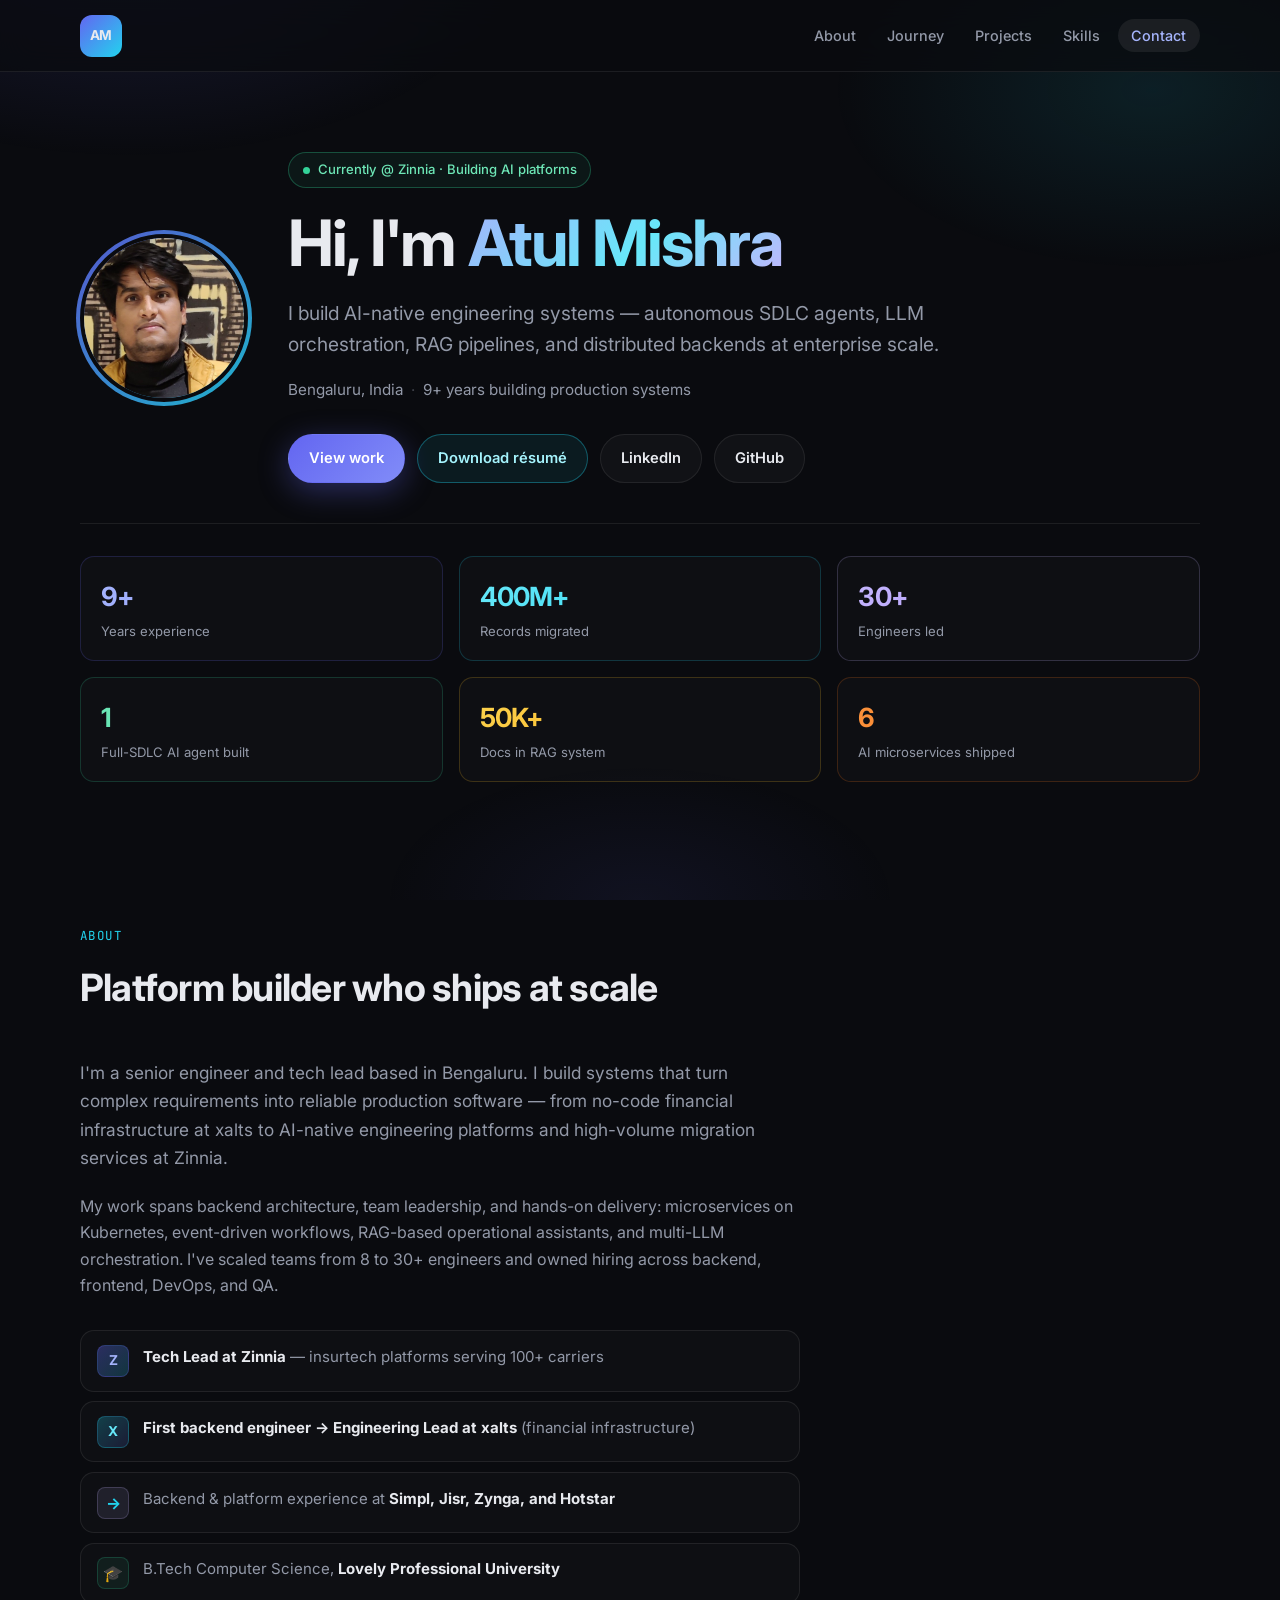
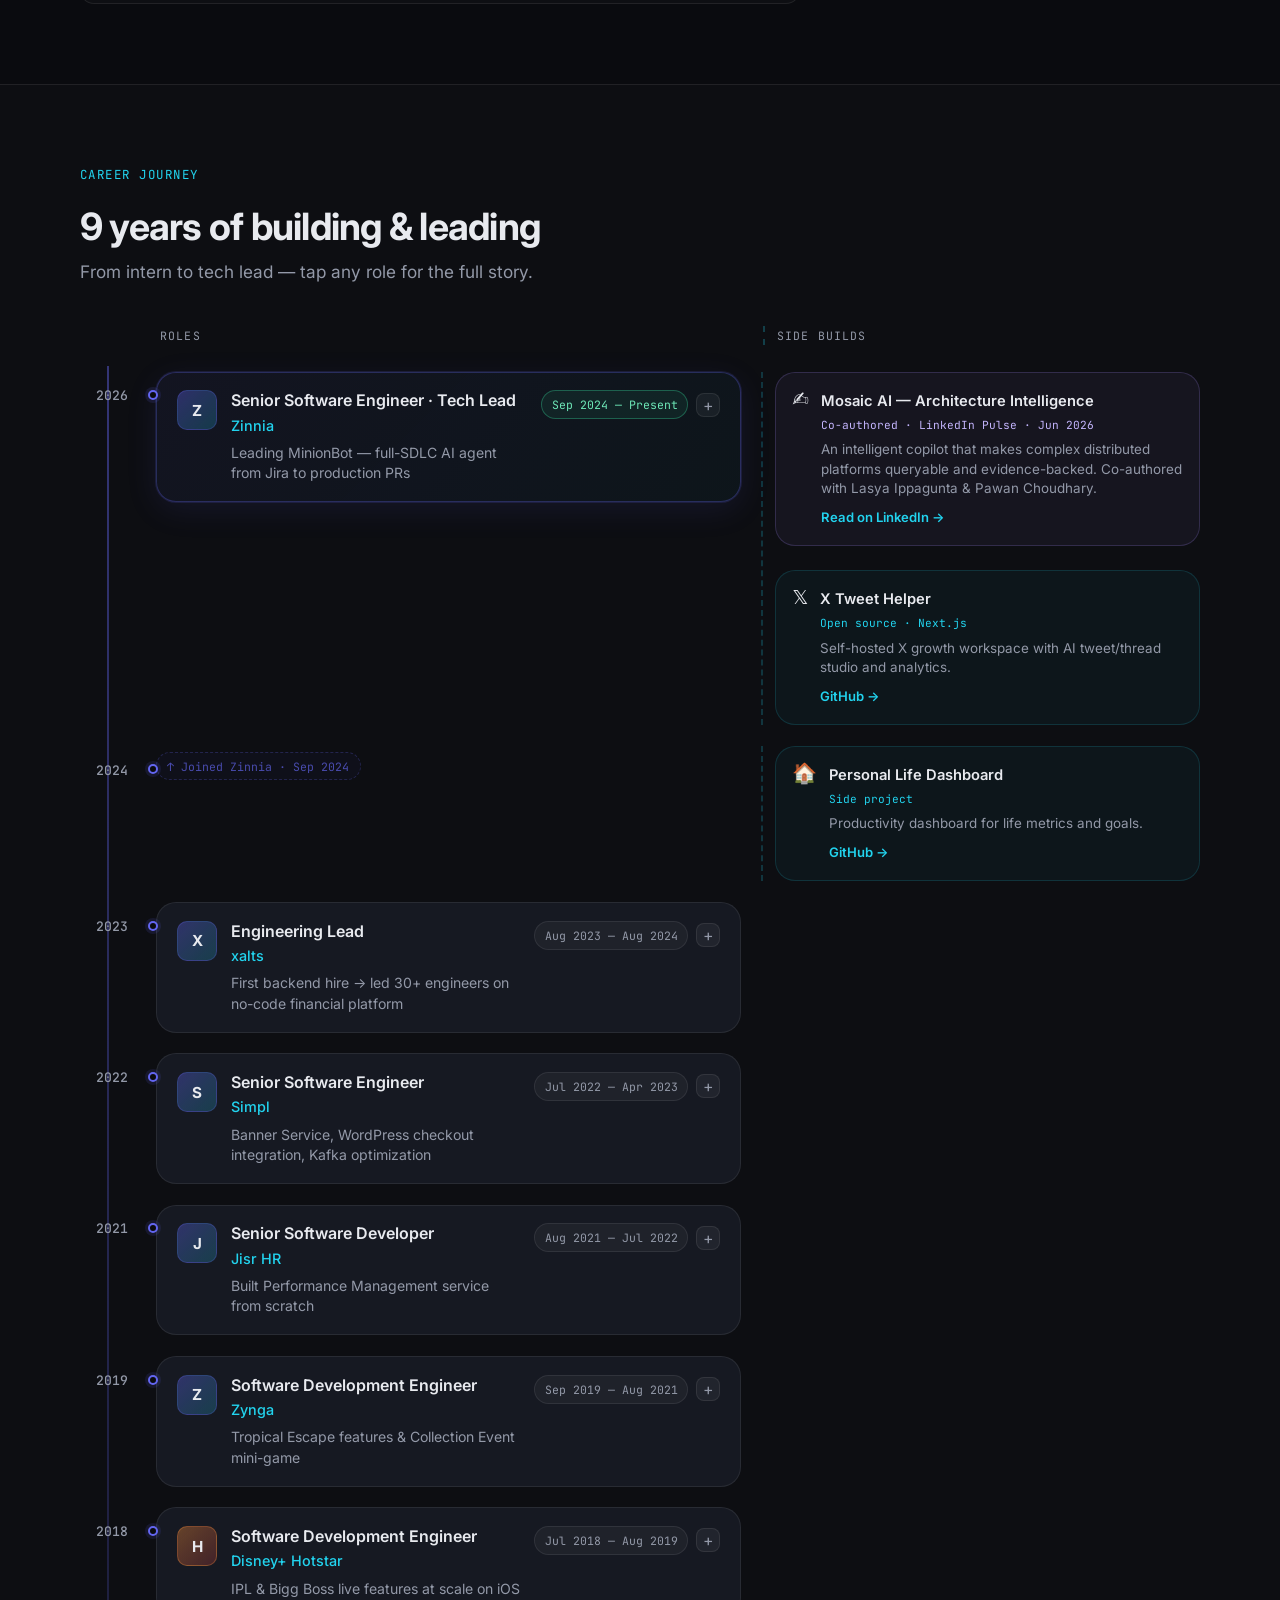
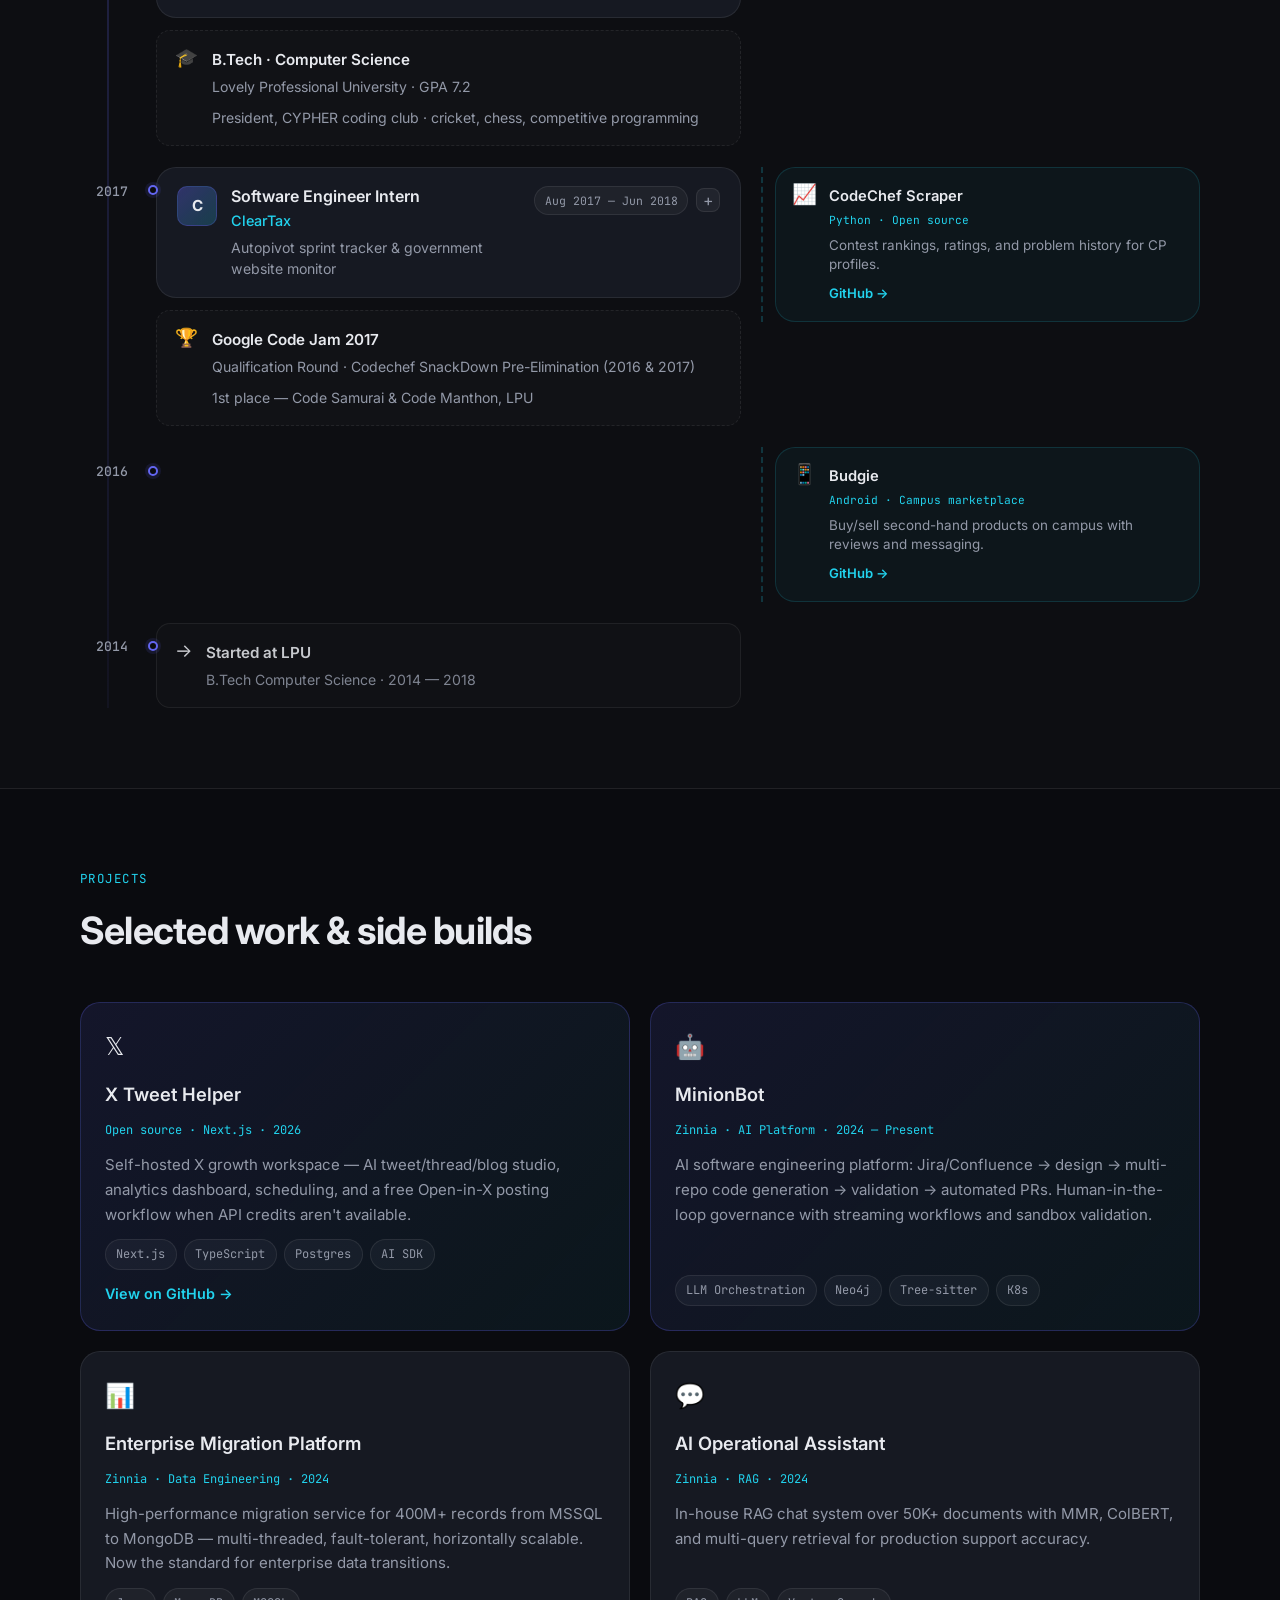
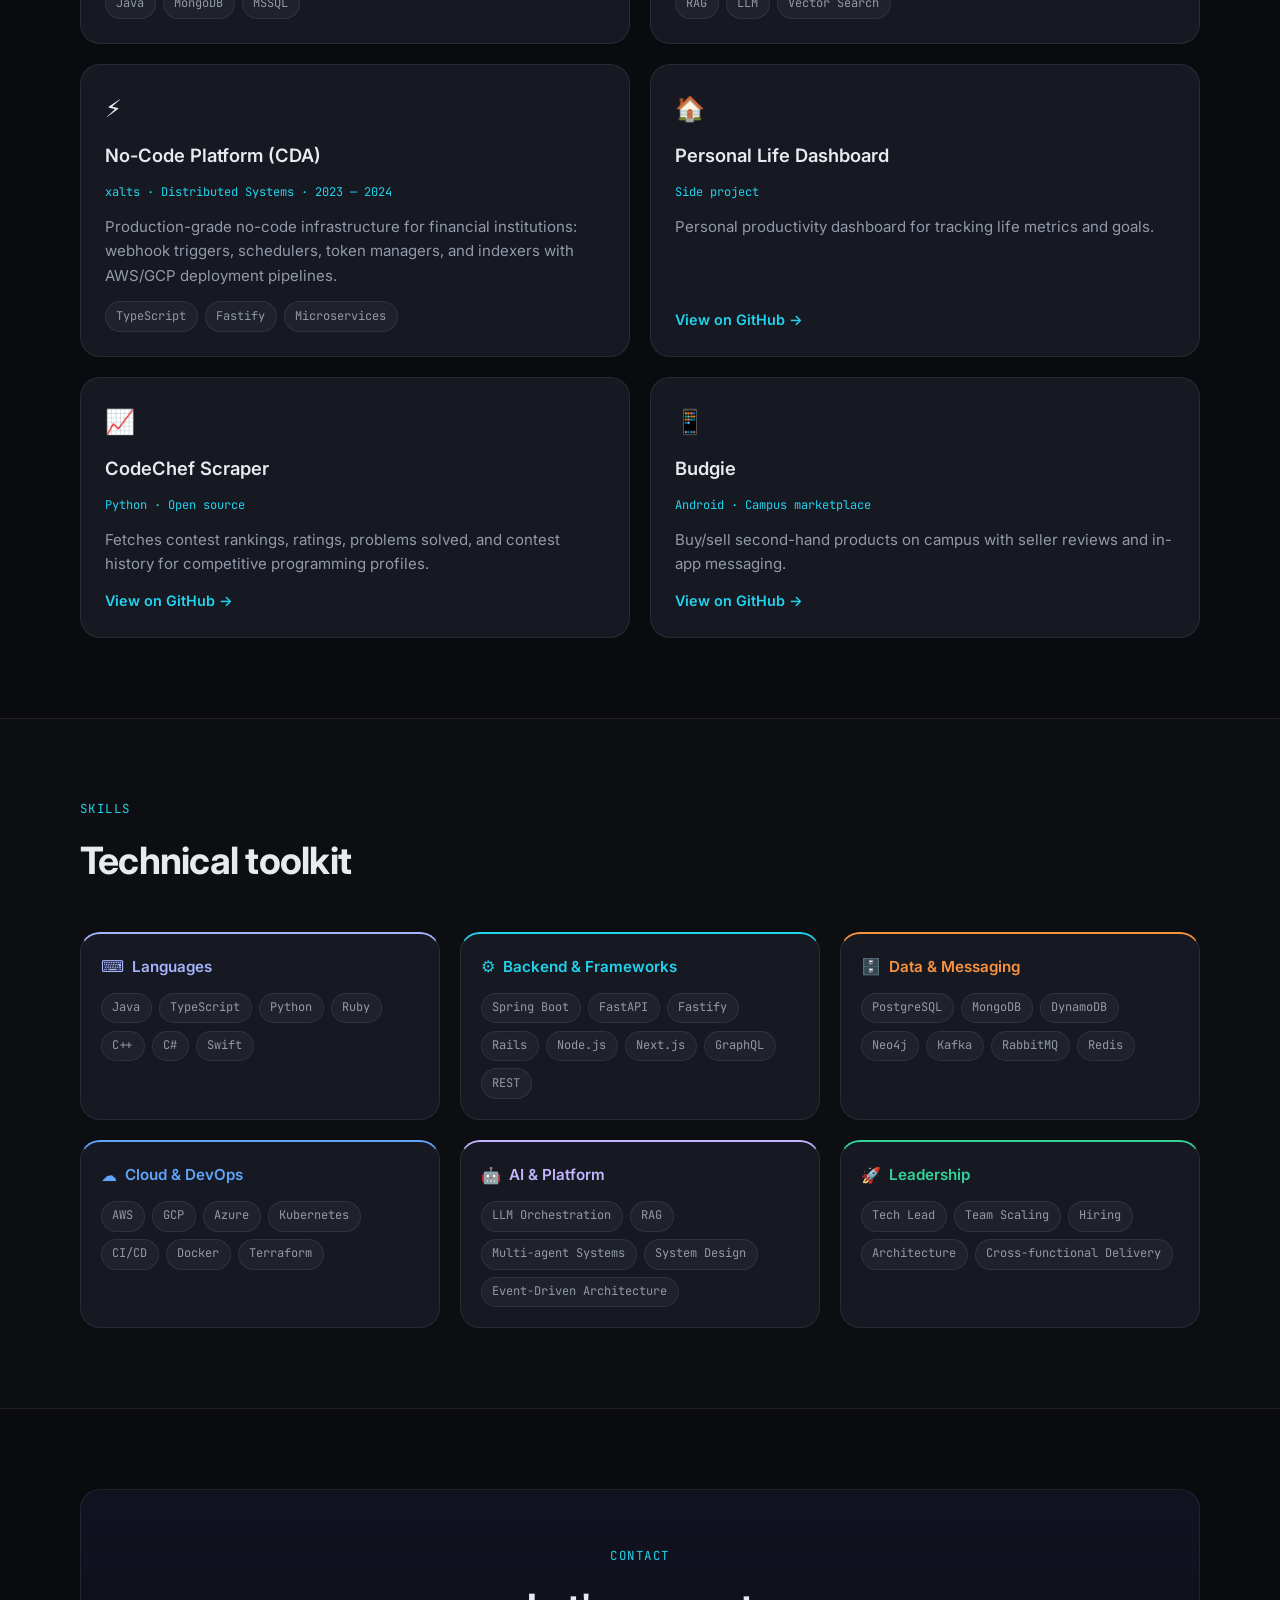
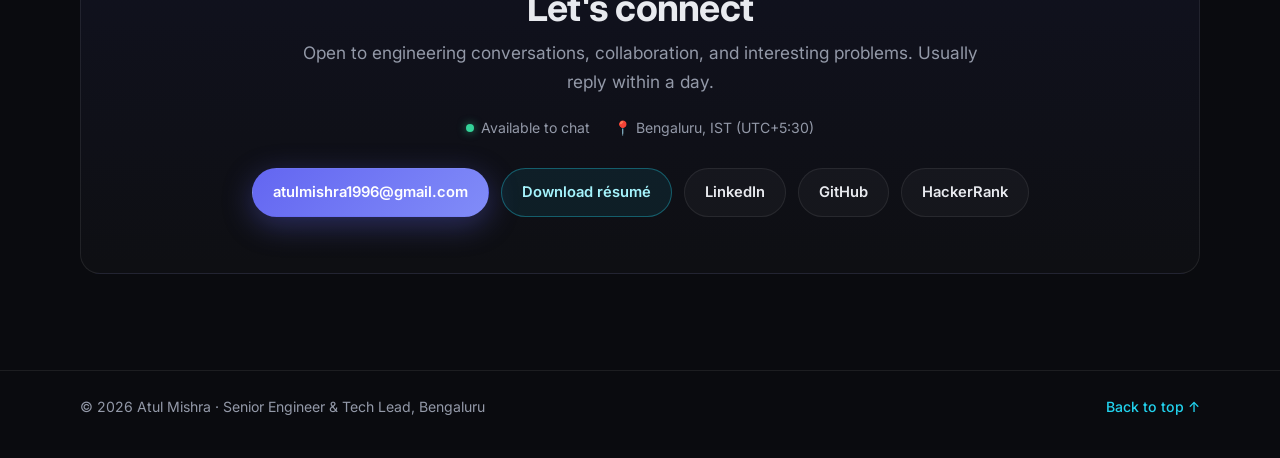
==== commit 0c05f532: "feat: use real photo, AI-focused hero, 6 stats, fix Zinnia gap, add Mosaic AI blog" ====
--- a/index.html
+++ b/index.html
@@ -38,7 +38,7 @@
         <div class="hero-photo-wrap">
           <img
             class="hero-photo"
-            src="https://github.com/atulmishra1996.png?size=336"
+            src="assets/atul_photo.jpg"
             alt="Atul Mishra"
             width="168"
             height="168"
@@ -57,8 +57,8 @@
             Hi, I'm <span class="gradient-text">Atul Mishra</span>
           </h1>
           <p class="hero-subtitle">
-            Senior Software Engineer &amp; Tech Lead — I design and ship platforms at scale:
-            AI agent systems, distributed backends, and enterprise data pipelines.
+            I build AI-native engineering systems — autonomous SDLC agents, LLM orchestration,
+            RAG pipelines, and distributed backends at enterprise scale.
           </p>
           <p class="hero-meta">
             <span>Bengaluru, India</span>
@@ -87,6 +87,14 @@
           <span>Engineers led</span>
         </div>
         <div class="stat stat--ai">
+          <strong>1</strong>
+          <span>Full-SDLC AI agent built</span>
+        </div>
+        <div class="stat stat--rag">
+          <strong>50K+</strong>
+          <span>Docs in RAG system</span>
+        </div>
+        <div class="stat stat--ms">
           <strong>6</strong>
           <span>AI microservices shipped</span>
         </div>
@@ -151,43 +159,26 @@
           <!-- 2026 -->
           <div class="journey-row" data-year="2026">
             <div class="journey-year">2026</div>
-            <div class="journey-career"></div>
-            <div class="journey-side">
-              <article class="journey-side-card">
-                <div class="journey-side-icon">𝕏</div>
-                <div>
-                  <h3>X Tweet Helper</h3>
-                  <p class="journey-side-meta">Open source · Next.js</p>
-                  <p>Self-hosted X growth workspace with AI tweet/thread studio and analytics.</p>
-                  <a class="project-link" href="https://github.com/atulmishra1996/x-tweet-helper" target="_blank" rel="noopener">GitHub →</a>
-                </div>
-              </article>
-            </div>
-          </div>
-
-          <!-- 2024–2025 (combined with Zinnia) -->
-          <div class="journey-row" data-year="2024">
-            <div class="journey-year">2024</div>
-            <div class="journey-career">
-              <article class="journey-card" data-expanded="false">
+            <div class="journey-career">
+              <article class="journey-card journey-card--active" data-expanded="false">
                 <button class="journey-card-toggle" type="button" aria-expanded="false">
                   <div class="journey-card-head">
                     <div class="journey-card-logo" aria-hidden="true">Z</div>
                     <div class="journey-card-summary">
                       <h3>Senior Software Engineer · Tech Lead</h3>
                       <p class="company">Zinnia</p>
-                      <p class="journey-card-teaser">Leading MinionBot — AI platform from Jira to production PRs</p>
+                      <p class="journey-card-teaser">Leading MinionBot — full-SDLC AI agent from Jira to production PRs</p>
                     </div>
-                    <span class="timeline-date">Sep 2024 — Present</span>
+                    <span class="timeline-date timeline-date--active">Sep 2024 — Present</span>
                   </div>
                 </button>
                 <div class="journey-card-body" hidden>
                   <p class="timeline-location">Bengaluru · On-site</p>
                   <ul>
-                    <li>Leading <strong>MinionBot</strong> — an AI software engineering platform that converts Jira/Confluence requirements into production-ready GitHub PRs across multiple enterprise repos.</li>
+                    <li>Leading <strong>MinionBot</strong> — a full-SDLC AI agent that autonomously converts Jira/Confluence requirements into design docs, multi-repo code, and production-ready GitHub PRs with human-in-the-loop governance.</li>
                     <li>Architected 6 independently deployable AI microservices: Tree-sitter indexing, Neo4j knowledge graphs, unified planning pipelines, and LLM-powered code execution on Kubernetes with Azure AD.</li>
+                    <li>Co-authored <strong>Mosaic AI</strong> — an intelligent architecture copilot that makes Zinnia's entire distributed platform queryable and evidence-backed. <a class="project-link" href="https://www.linkedin.com/pulse/introducing-mosaic-ai-future-software-architecture-lasya-ippagunta-i8xof/" target="_blank" rel="noopener">Read on LinkedIn →</a></li>
                     <li>Built enterprise migration platform moving <strong>400M+ records</strong> from MSSQL to MongoDB with multi-threaded, fault-tolerant horizontal scaling.</li>
-                    <li>Migrated legacy Camunda workflows to a custom Java orchestration service — improved throughput and reliability under high load.</li>
                     <li>Delivered RAG-based operational assistant over <strong>50,000+ documents</strong> using MMR, ColBERT, and multi-query retrieval.</li>
                   </ul>
                   <div class="tags">
@@ -195,6 +186,34 @@
                   </div>
                 </div>
               </article>
+            </div>
+            <div class="journey-side">
+              <article class="journey-side-card journey-side-card--writing">
+                <div class="journey-side-icon">✍️</div>
+                <div>
+                  <h3>Mosaic AI — Architecture Intelligence</h3>
+                  <p class="journey-side-meta">Co-authored · LinkedIn Pulse · Jun 2026</p>
+                  <p>An intelligent copilot that makes complex distributed platforms queryable and evidence-backed. Co-authored with Lasya Ippagunta &amp; Pawan Choudhary.</p>
+                  <a class="project-link" href="https://www.linkedin.com/pulse/introducing-mosaic-ai-future-software-architecture-lasya-ippagunta-i8xof/" target="_blank" rel="noopener">Read on LinkedIn →</a>
+                </div>
+              </article>
+              <article class="journey-side-card">
+                <div class="journey-side-icon">𝕏</div>
+                <div>
+                  <h3>X Tweet Helper</h3>
+                  <p class="journey-side-meta">Open source · Next.js</p>
+                  <p>Self-hosted X growth workspace with AI tweet/thread studio and analytics.</p>
+                  <a class="project-link" href="https://github.com/atulmishra1996/x-tweet-helper" target="_blank" rel="noopener">GitHub →</a>
+                </div>
+              </article>
+            </div>
+          </div>
+
+          <!-- 2024 - started at Zinnia (continued above) -->
+          <div class="journey-row" data-year="2024">
+            <div class="journey-year">2024</div>
+            <div class="journey-career journey-career--continued">
+              <div class="journey-continued-label">↑ Joined Zinnia · Sep 2024</div>
             </div>
             <div class="journey-side">
               <article class="journey-side-card">
--- a/styles.css
+++ b/styles.css
@@ -390,7 +390,7 @@
 /* ── Stats ── */
 .hero-stats {
   display: grid;
-  grid-template-columns: repeat(4, 1fr);
+  grid-template-columns: repeat(3, 1fr);
   gap: 1rem;
   margin-top: 2.5rem;
   padding-top: 2rem;
@@ -473,6 +473,32 @@
 }
 .stat--ai strong {
   background: linear-gradient(135deg, #6ee7b7, #34d399);
+  -webkit-background-clip: text;
+  background-clip: text;
+}
+
+.stat--rag {
+  border-color: rgba(251, 191, 36, 0.2);
+}
+.stat--rag:hover {
+  border-color: rgba(251, 191, 36, 0.45);
+  box-shadow: 0 8px 24px rgba(251, 191, 36, 0.1);
+}
+.stat--rag strong {
+  background: linear-gradient(135deg, #fcd34d, #f59e0b);
+  -webkit-background-clip: text;
+  background-clip: text;
+}
+
+.stat--ms {
+  border-color: rgba(249, 115, 22, 0.2);
+}
+.stat--ms:hover {
+  border-color: rgba(249, 115, 22, 0.45);
+  box-shadow: 0 8px 24px rgba(249, 115, 22, 0.1);
+}
+.stat--ms strong {
+  background: linear-gradient(135deg, #fb923c, #f97316);
   -webkit-background-clip: text;
   background-clip: text;
 }
@@ -741,6 +767,18 @@
   position: relative;
 }
 
+/* Active / current role card */
+.journey-card--active {
+  border-color: rgba(99, 102, 241, 0.3);
+  box-shadow: 0 0 0 1px rgba(99, 102, 241, 0.15), 0 8px 32px rgba(99, 102, 241, 0.1);
+  background: linear-gradient(135deg, rgba(99, 102, 241, 0.07) 0%, rgba(34, 211, 238, 0.04) 100%);
+}
+
+.journey-card--active:hover {
+  border-color: rgba(99, 102, 241, 0.5);
+  box-shadow: 0 0 0 1px rgba(99, 102, 241, 0.25), 0 12px 40px rgba(99, 102, 241, 0.15);
+}
+
 .journey-card[data-expanded="true"] .journey-card-toggle::after {
   content: "−";
   background: rgba(99, 102, 241, 0.15);
@@ -917,6 +955,56 @@
   background: rgba(255, 255, 255, 0.04);
   border: 1px solid var(--border);
   align-self: start;
+}
+
+/* Active / present role date badge */
+.timeline-date--active {
+  background: rgba(52, 211, 153, 0.08);
+  border-color: rgba(52, 211, 153, 0.35);
+  color: #6ee7b7;
+  animation: heroPulse 2.5s ease-in-out infinite;
+}
+
+@media (prefers-reduced-motion: reduce) {
+  .timeline-date--active { animation: none; }
+}
+
+/* Continued row marker for Zinnia 2024 anchor */
+.journey-career--continued {
+  display: flex;
+  align-items: flex-start;
+  padding-top: 0.4rem;
+}
+
+.journey-continued-label {
+  font-family: var(--mono);
+  font-size: 0.72rem;
+  color: var(--accent);
+  opacity: 0.7;
+  padding: 0.2rem 0.65rem;
+  border-radius: 999px;
+  border: 1px dashed rgba(99, 102, 241, 0.35);
+  background: rgba(99, 102, 241, 0.05);
+}
+
+/* Writing / blog side card */
+.journey-side-card--writing {
+  background: rgba(167, 139, 250, 0.06);
+  border-color: rgba(167, 139, 250, 0.2);
+}
+
+.journey-side-card--writing:hover {
+  border-color: rgba(167, 139, 250, 0.4);
+  box-shadow: 0 6px 20px rgba(167, 139, 250, 0.1);
+}
+
+.journey-side-card--writing .journey-side-meta {
+  color: #c4b5fd;
+}
+
+/* Multiple side cards stacked in same cell */
+.journey-side > .journey-side-card + .journey-side-card {
+  margin-top: 0.75rem;
 }
 
 .timeline-location {
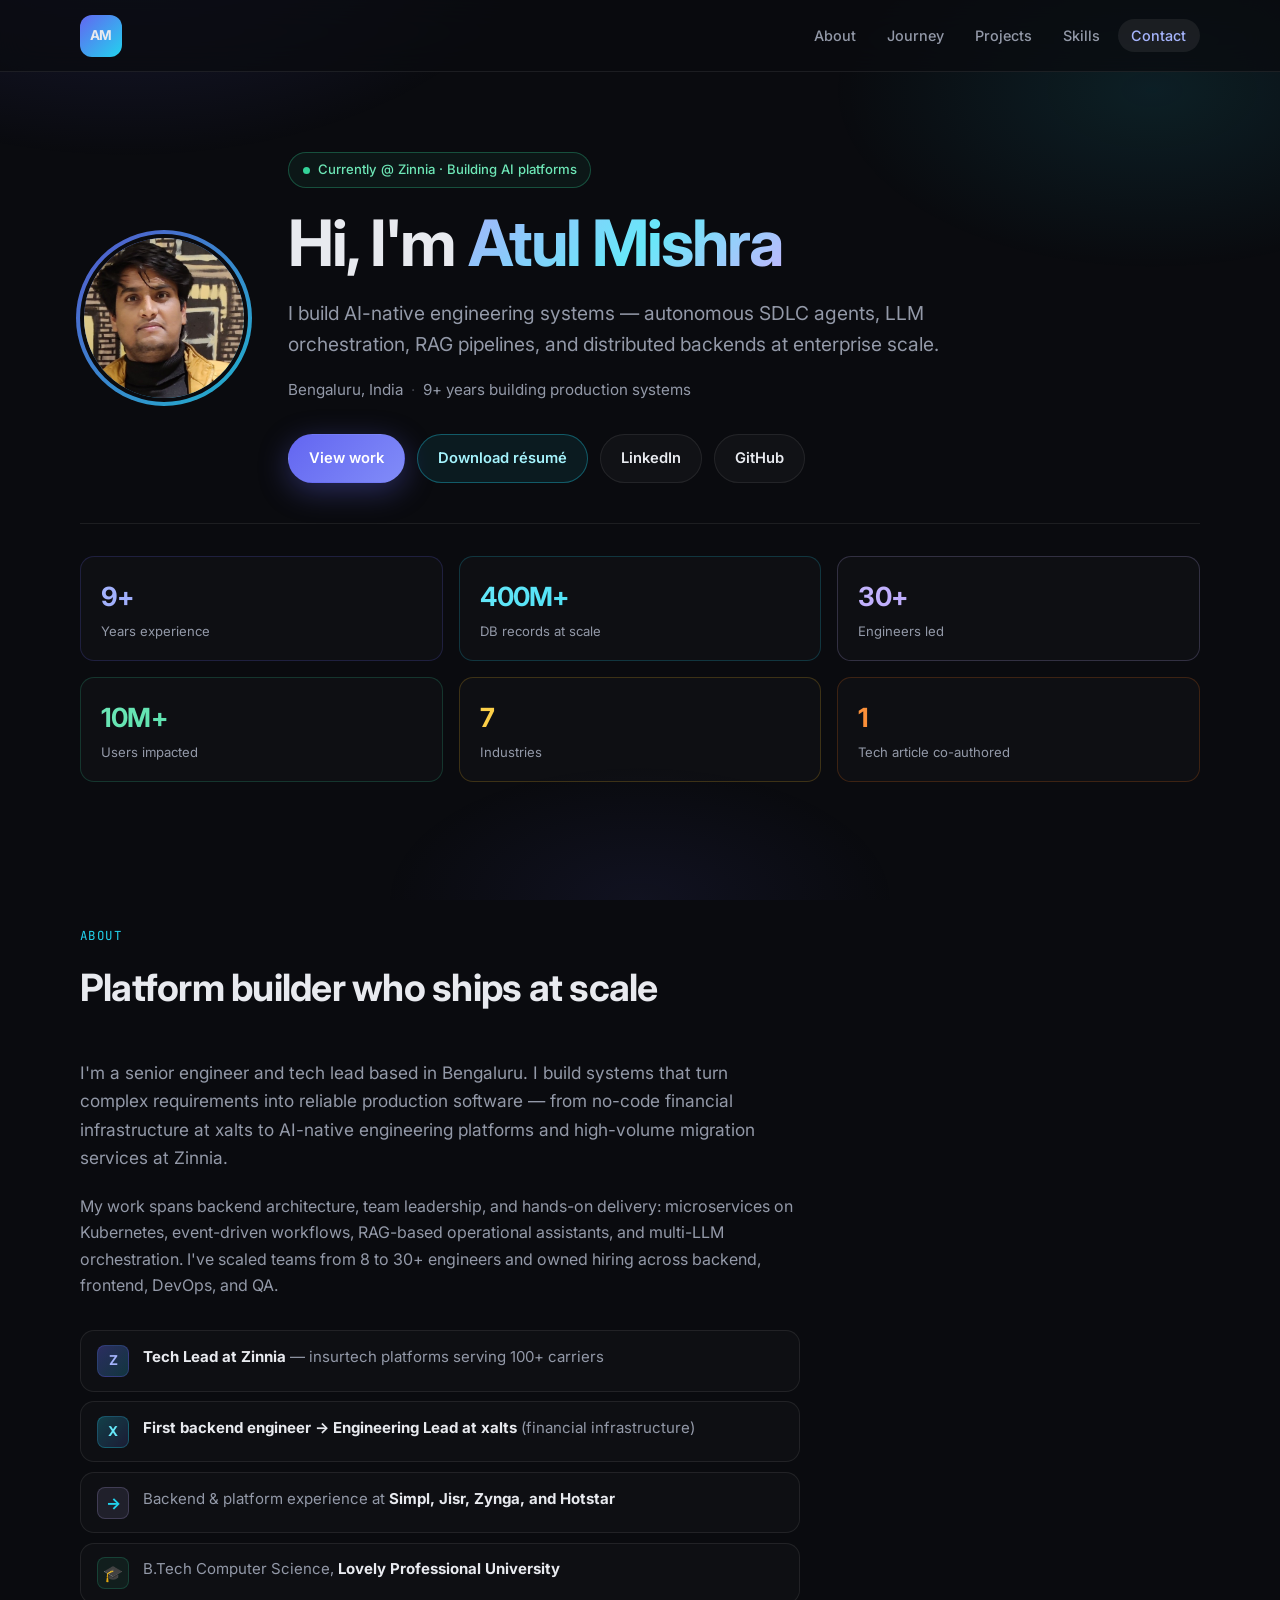
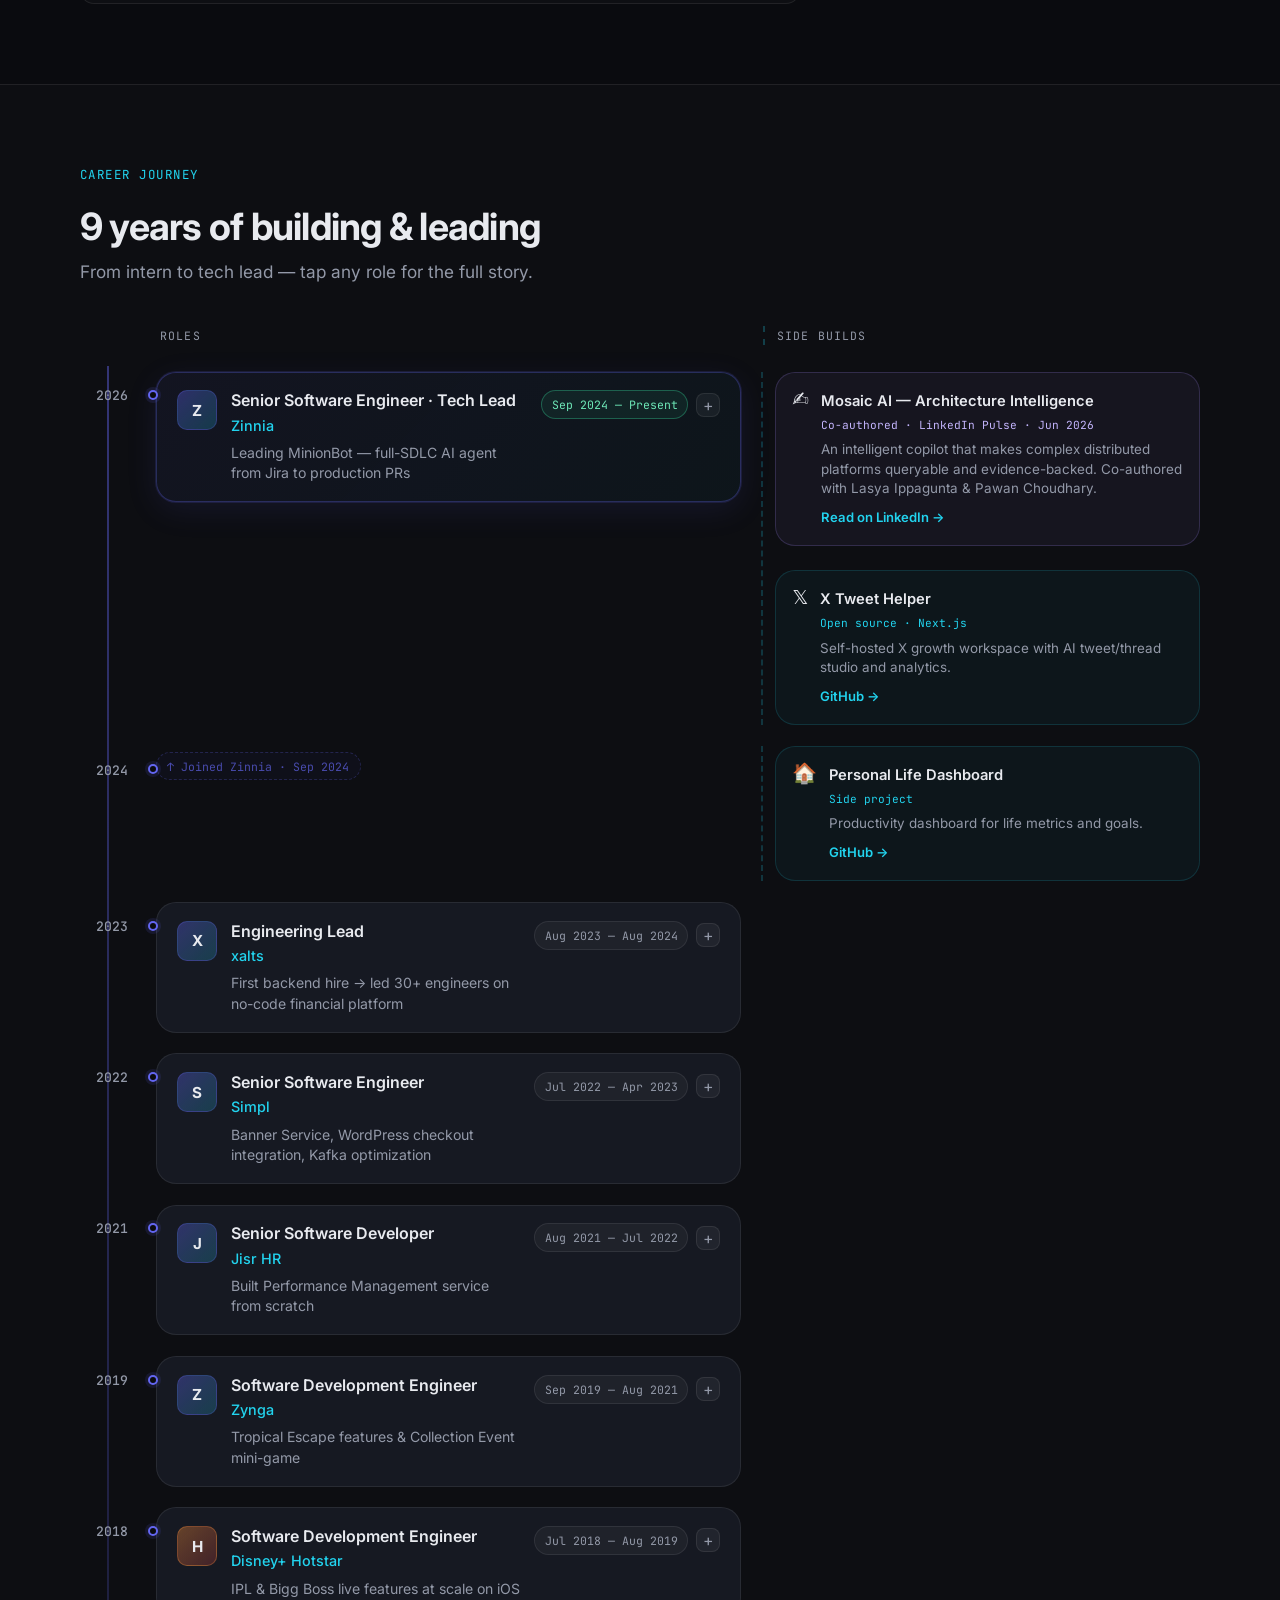
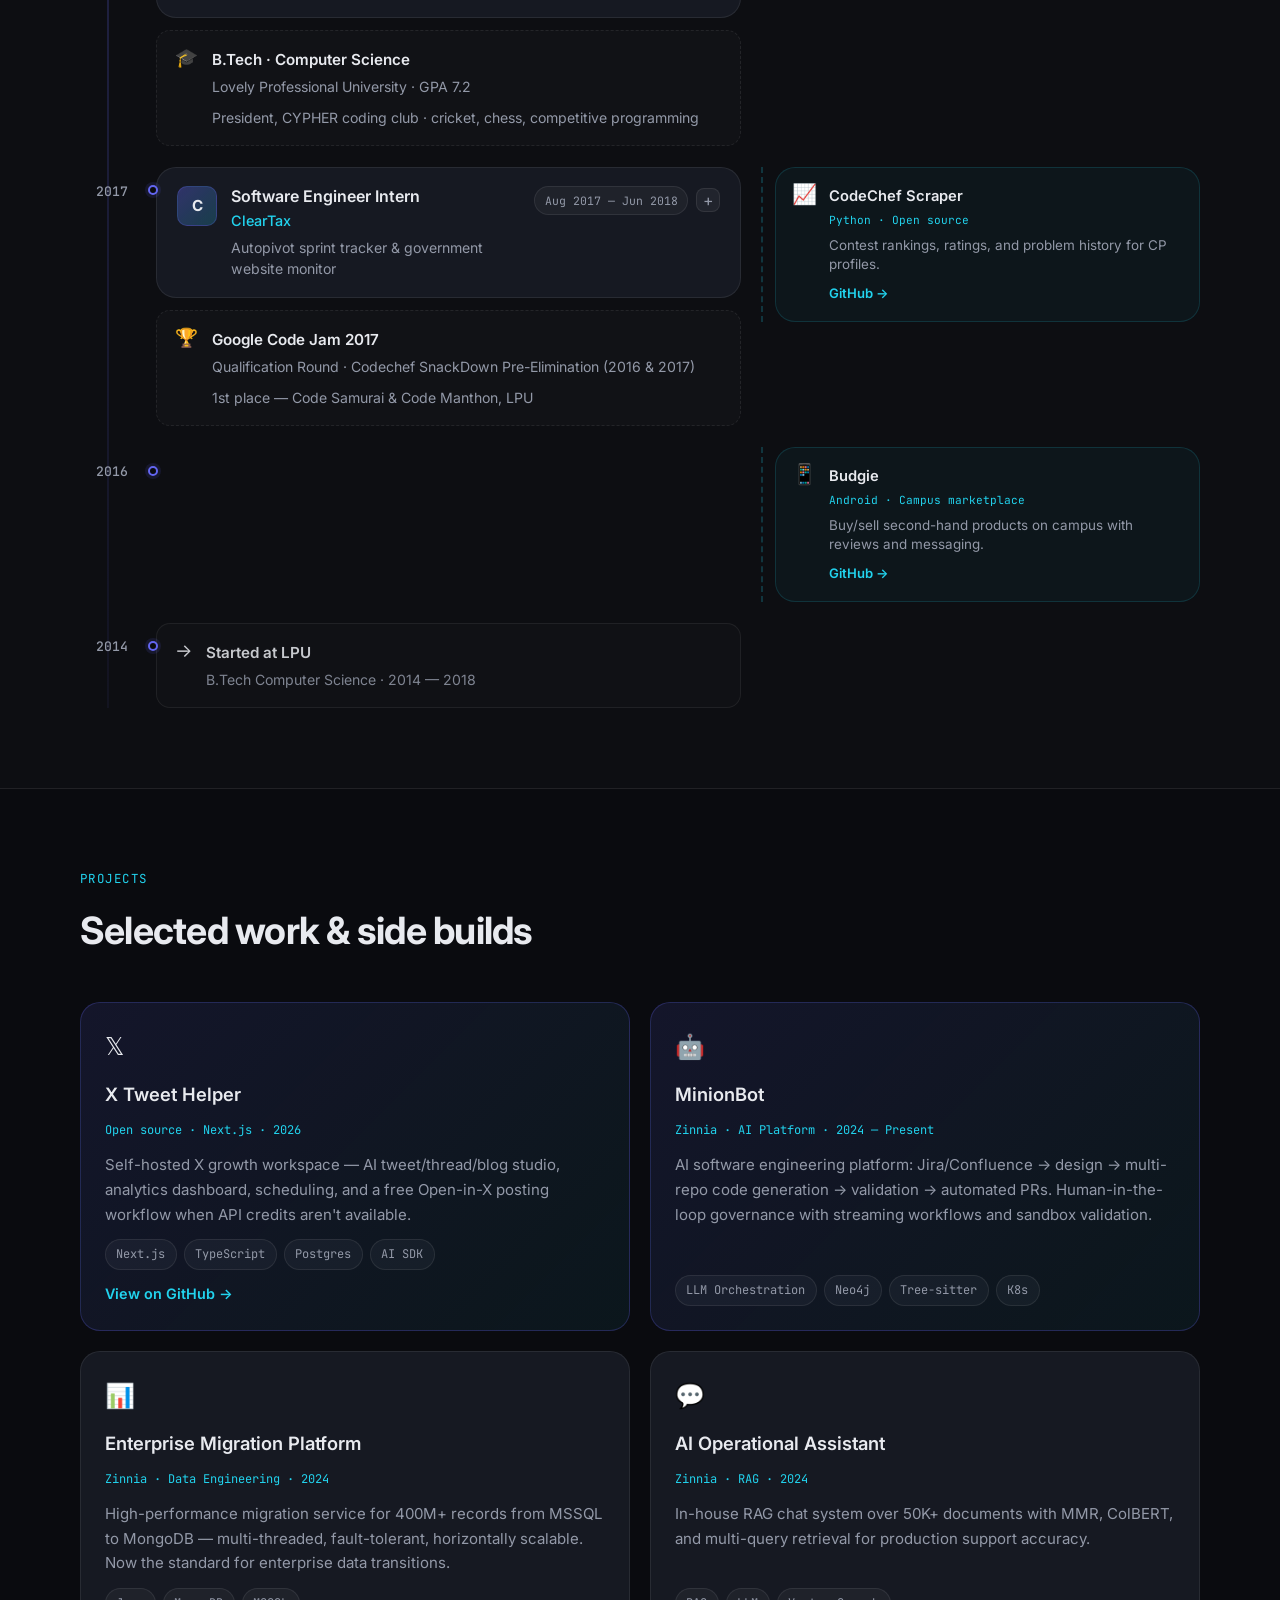
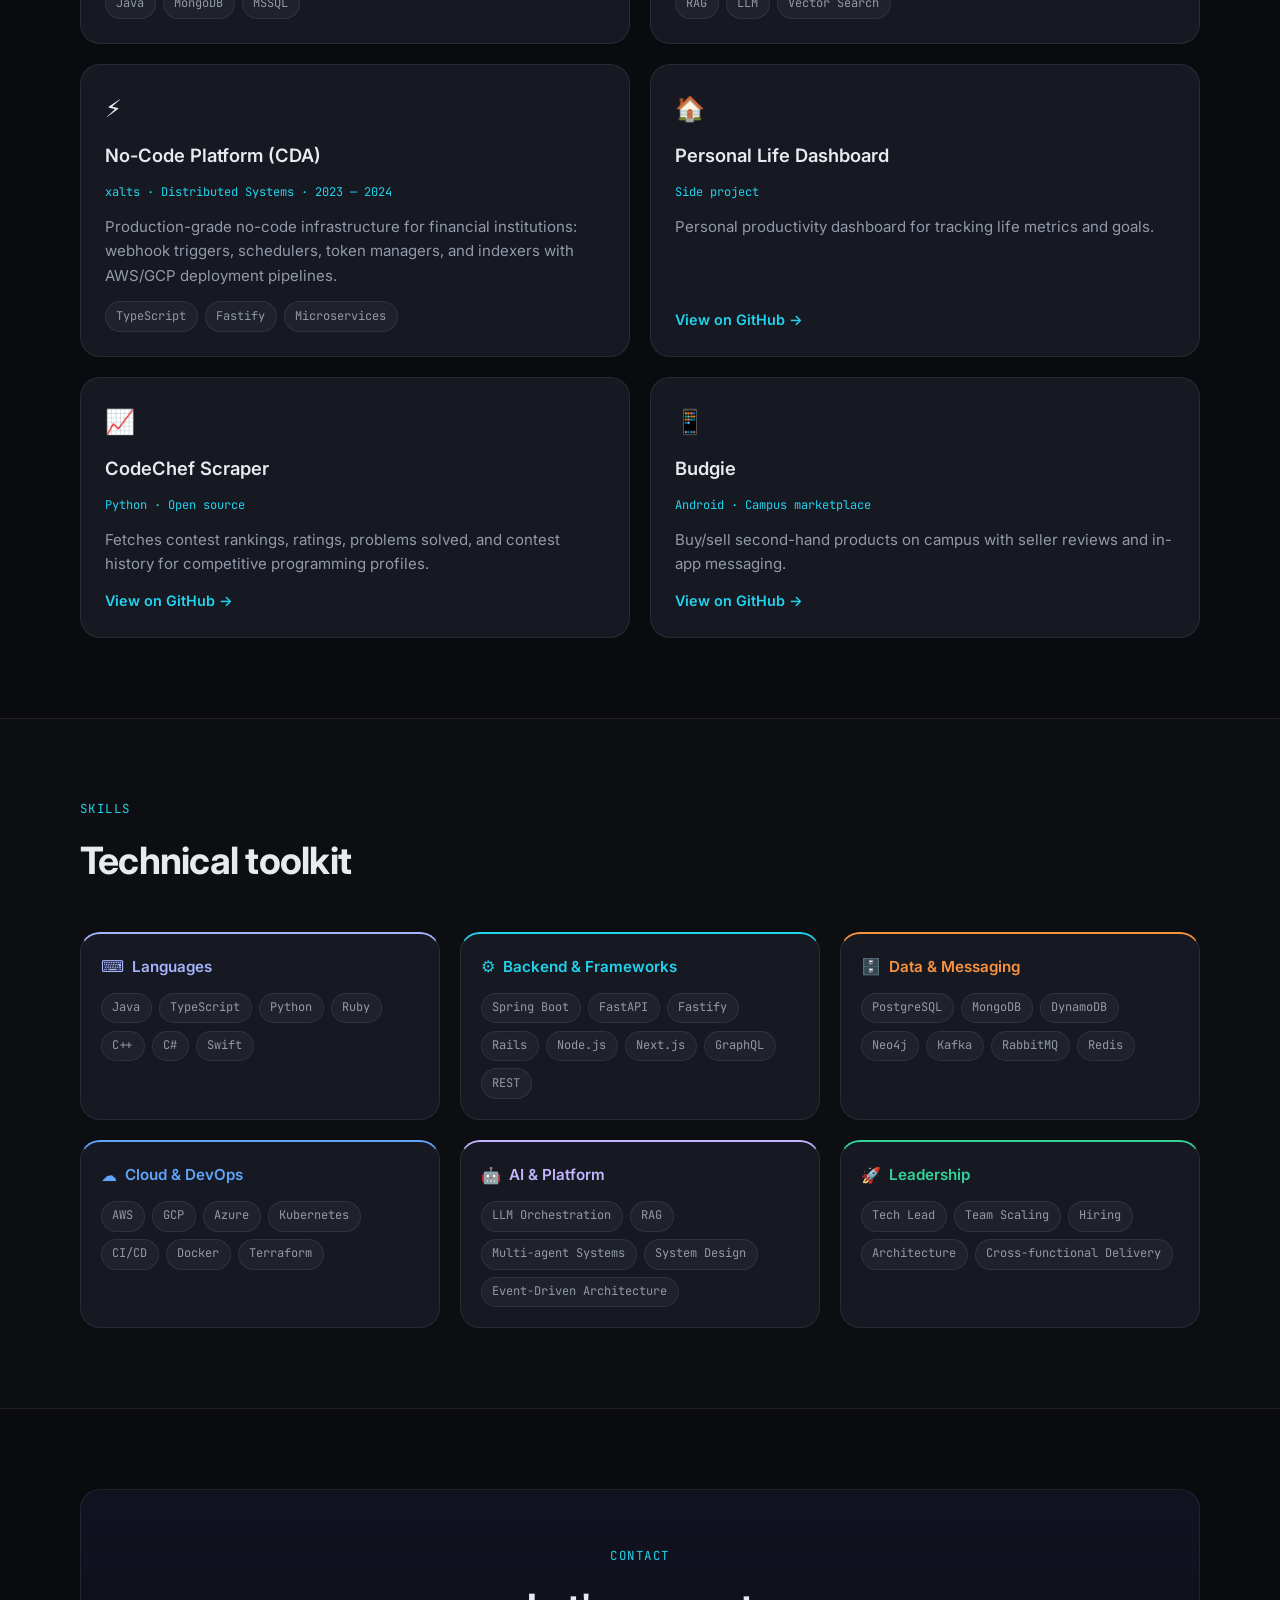
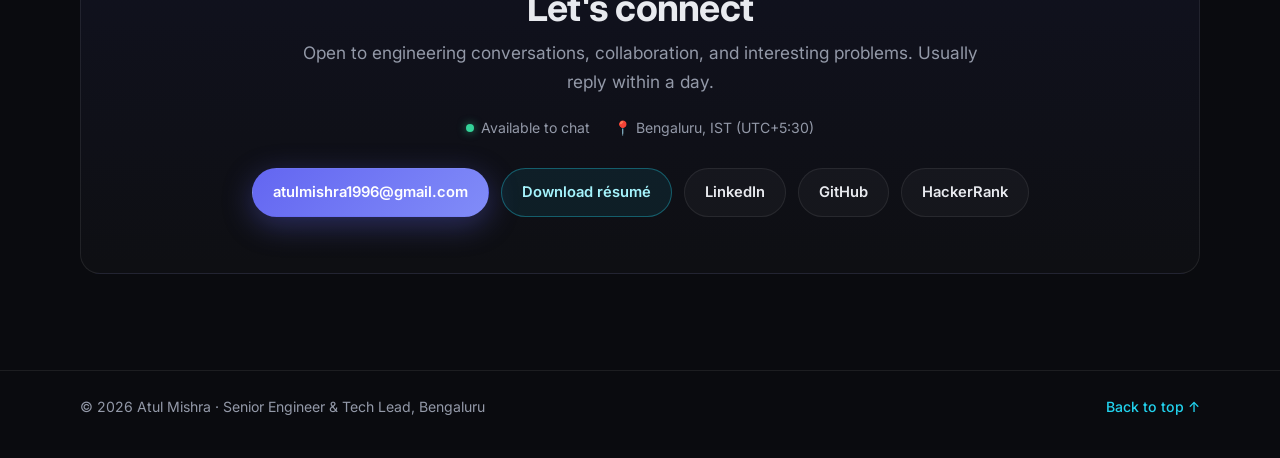
==== commit da8fd417: "feat: new 6 stats (10M+ users, 7 industries, DB at scale, published author) + hover tooltips on all " ====
--- a/index.html
+++ b/index.html
@@ -74,29 +74,35 @@
         </div>
       </div>
       <div class="hero-stats hero-animate hero-animate--delay">
-        <div class="stat stat--years">
+        <div class="stat stat--years" tabindex="0">
           <strong>9+</strong>
           <span>Years experience</span>
-        </div>
-        <div class="stat stat--records">
+          <div class="stat-tooltip">9 years shipping production-grade systems across 7 companies — from gaming and streaming to fintech and AI engineering.</div>
+        </div>
+        <div class="stat stat--records" tabindex="0">
           <strong>400M+</strong>
-          <span>Records migrated</span>
-        </div>
-        <div class="stat stat--engineers">
+          <span>DB records at scale</span>
+          <div class="stat-tooltip">400M+ records migrated (MSSQL → MongoDB) and ~70% query optimisation on critical execution paths — deep database engineering across both scale and performance.</div>
+        </div>
+        <div class="stat stat--engineers" tabindex="0">
           <strong>30+</strong>
           <span>Engineers led</span>
-        </div>
-        <div class="stat stat--ai">
+          <div class="stat-tooltip">Scaled teams from 8 → 30+ engineers at xalts. Owned end-to-end hiring across backend, frontend, DevOps, and QA disciplines.</div>
+        </div>
+        <div class="stat stat--users" tabindex="0">
+          <strong>10M+</strong>
+          <span>Users impacted</span>
+          <div class="stat-tooltip">Built live leaderboard, voting, and scorecard features for IPL &amp; Bigg Boss at Disney+ Hotstar — serving tens of millions of concurrent users.</div>
+        </div>
+        <div class="stat stat--industries" tabindex="0">
+          <strong>7</strong>
+          <span>Industries</span>
+          <div class="stat-tooltip">Gaming · Fintech · Insurtech · Streaming · HR Tech · No-code Financial · AI Engineering — fast adapter across domains.</div>
+        </div>
+        <div class="stat stat--writing" tabindex="0">
           <strong>1</strong>
-          <span>Full-SDLC AI agent built</span>
-        </div>
-        <div class="stat stat--rag">
-          <strong>50K+</strong>
-          <span>Docs in RAG system</span>
-        </div>
-        <div class="stat stat--ms">
-          <strong>6</strong>
-          <span>AI microservices shipped</span>
+          <span>Tech article co-authored</span>
+          <div class="stat-tooltip">Co-authored "Introducing Mosaic AI" on LinkedIn Pulse — a deep technical overview of AI-powered architecture intelligence. 63 reactions, 6 comments.</div>
         </div>
       </div>
     </section>
--- a/styles.css
+++ b/styles.css
@@ -403,6 +403,8 @@
   background: rgba(255, 255, 255, 0.02);
   border: 1px solid var(--border);
   transition: transform var(--transition), box-shadow var(--transition), border-color var(--transition);
+  position: relative;
+  cursor: default;
 }
 
 .stat:hover {
@@ -464,40 +466,40 @@
   background-clip: text;
 }
 
-.stat--ai {
+.stat--users {
   border-color: rgba(52, 211, 153, 0.2);
 }
-.stat--ai:hover {
+.stat--users:hover {
   border-color: rgba(52, 211, 153, 0.45);
   box-shadow: 0 8px 24px rgba(52, 211, 153, 0.12);
 }
-.stat--ai strong {
+.stat--users strong {
   background: linear-gradient(135deg, #6ee7b7, #34d399);
   -webkit-background-clip: text;
   background-clip: text;
 }
 
-.stat--rag {
+.stat--industries {
   border-color: rgba(251, 191, 36, 0.2);
 }
-.stat--rag:hover {
+.stat--industries:hover {
   border-color: rgba(251, 191, 36, 0.45);
   box-shadow: 0 8px 24px rgba(251, 191, 36, 0.1);
 }
-.stat--rag strong {
+.stat--industries strong {
   background: linear-gradient(135deg, #fcd34d, #f59e0b);
   -webkit-background-clip: text;
   background-clip: text;
 }
 
-.stat--ms {
+.stat--writing {
   border-color: rgba(249, 115, 22, 0.2);
 }
-.stat--ms:hover {
+.stat--writing:hover {
   border-color: rgba(249, 115, 22, 0.45);
   box-shadow: 0 8px 24px rgba(249, 115, 22, 0.1);
 }
-.stat--ms strong {
+.stat--writing strong {
   background: linear-gradient(135deg, #fb923c, #f97316);
   -webkit-background-clip: text;
   background-clip: text;
@@ -508,6 +510,51 @@
   color: var(--text-muted);
   margin-top: 0.15rem;
   display: block;
+}
+
+/* ── Stat tooltip ── */
+.stat-tooltip {
+  position: absolute;
+  bottom: calc(100% + 12px);
+  left: 50%;
+  transform: translateX(-50%) translateY(6px);
+  width: 230px;
+  padding: 0.7rem 0.9rem;
+  border-radius: 12px;
+  background: rgba(10, 11, 15, 0.96);
+  border: 1px solid rgba(99, 102, 241, 0.25);
+  box-shadow: 0 12px 32px rgba(0, 0, 0, 0.5), 0 0 0 1px rgba(255,255,255,0.04);
+  backdrop-filter: blur(16px);
+  color: #d1d5db;
+  font-size: 0.78rem;
+  line-height: 1.55;
+  text-align: center;
+  opacity: 0;
+  pointer-events: none;
+  transition: opacity 0.2s ease, transform 0.2s ease;
+  z-index: 60;
+  white-space: normal;
+}
+
+/* Arrow */
+.stat-tooltip::after {
+  content: '';
+  position: absolute;
+  top: 100%;
+  left: 50%;
+  transform: translateX(-50%);
+  border: 6px solid transparent;
+  border-top-color: rgba(10, 11, 15, 0.96);
+}
+
+.stat:hover .stat-tooltip,
+.stat:focus .stat-tooltip {
+  opacity: 1;
+  transform: translateX(-50%) translateY(0);
+}
+
+@media (prefers-reduced-motion: reduce) {
+  .stat-tooltip { transition: opacity 0.1s ease; }
 }
 
 /* ── Sections ── */
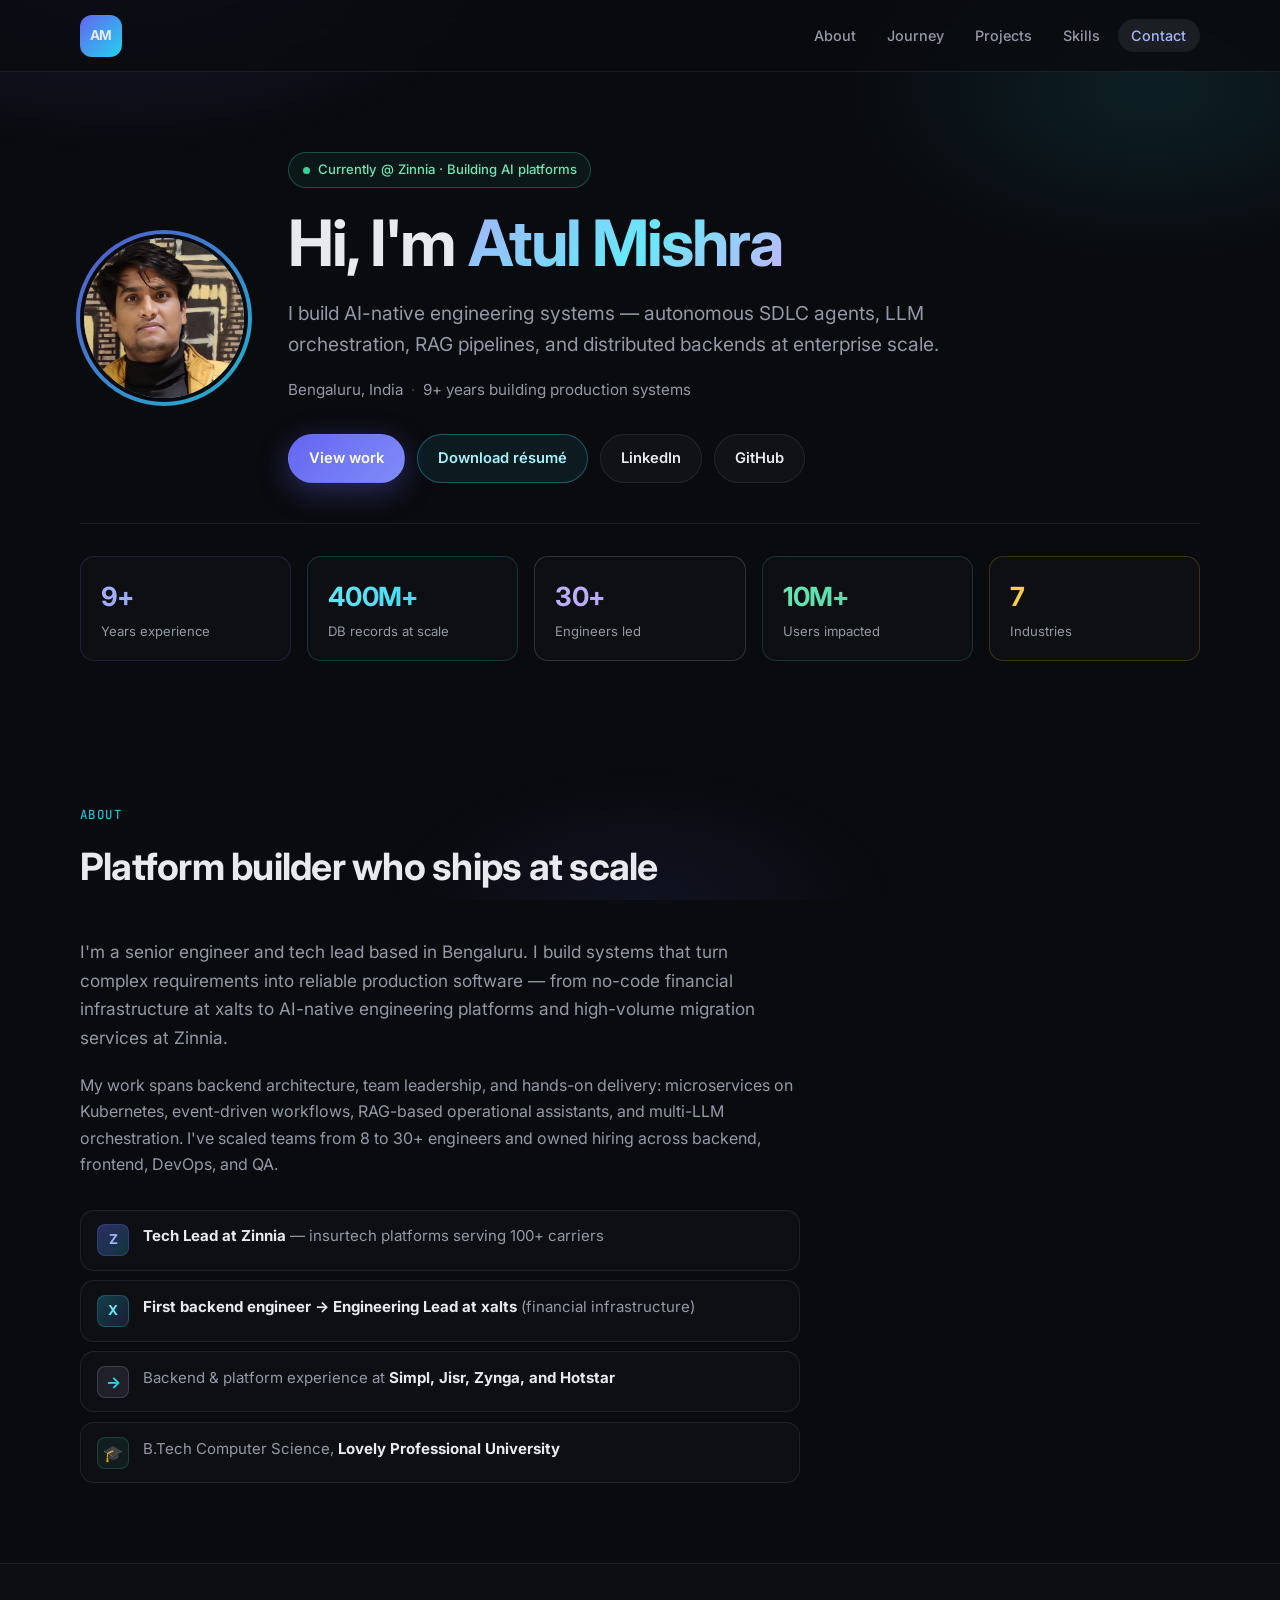
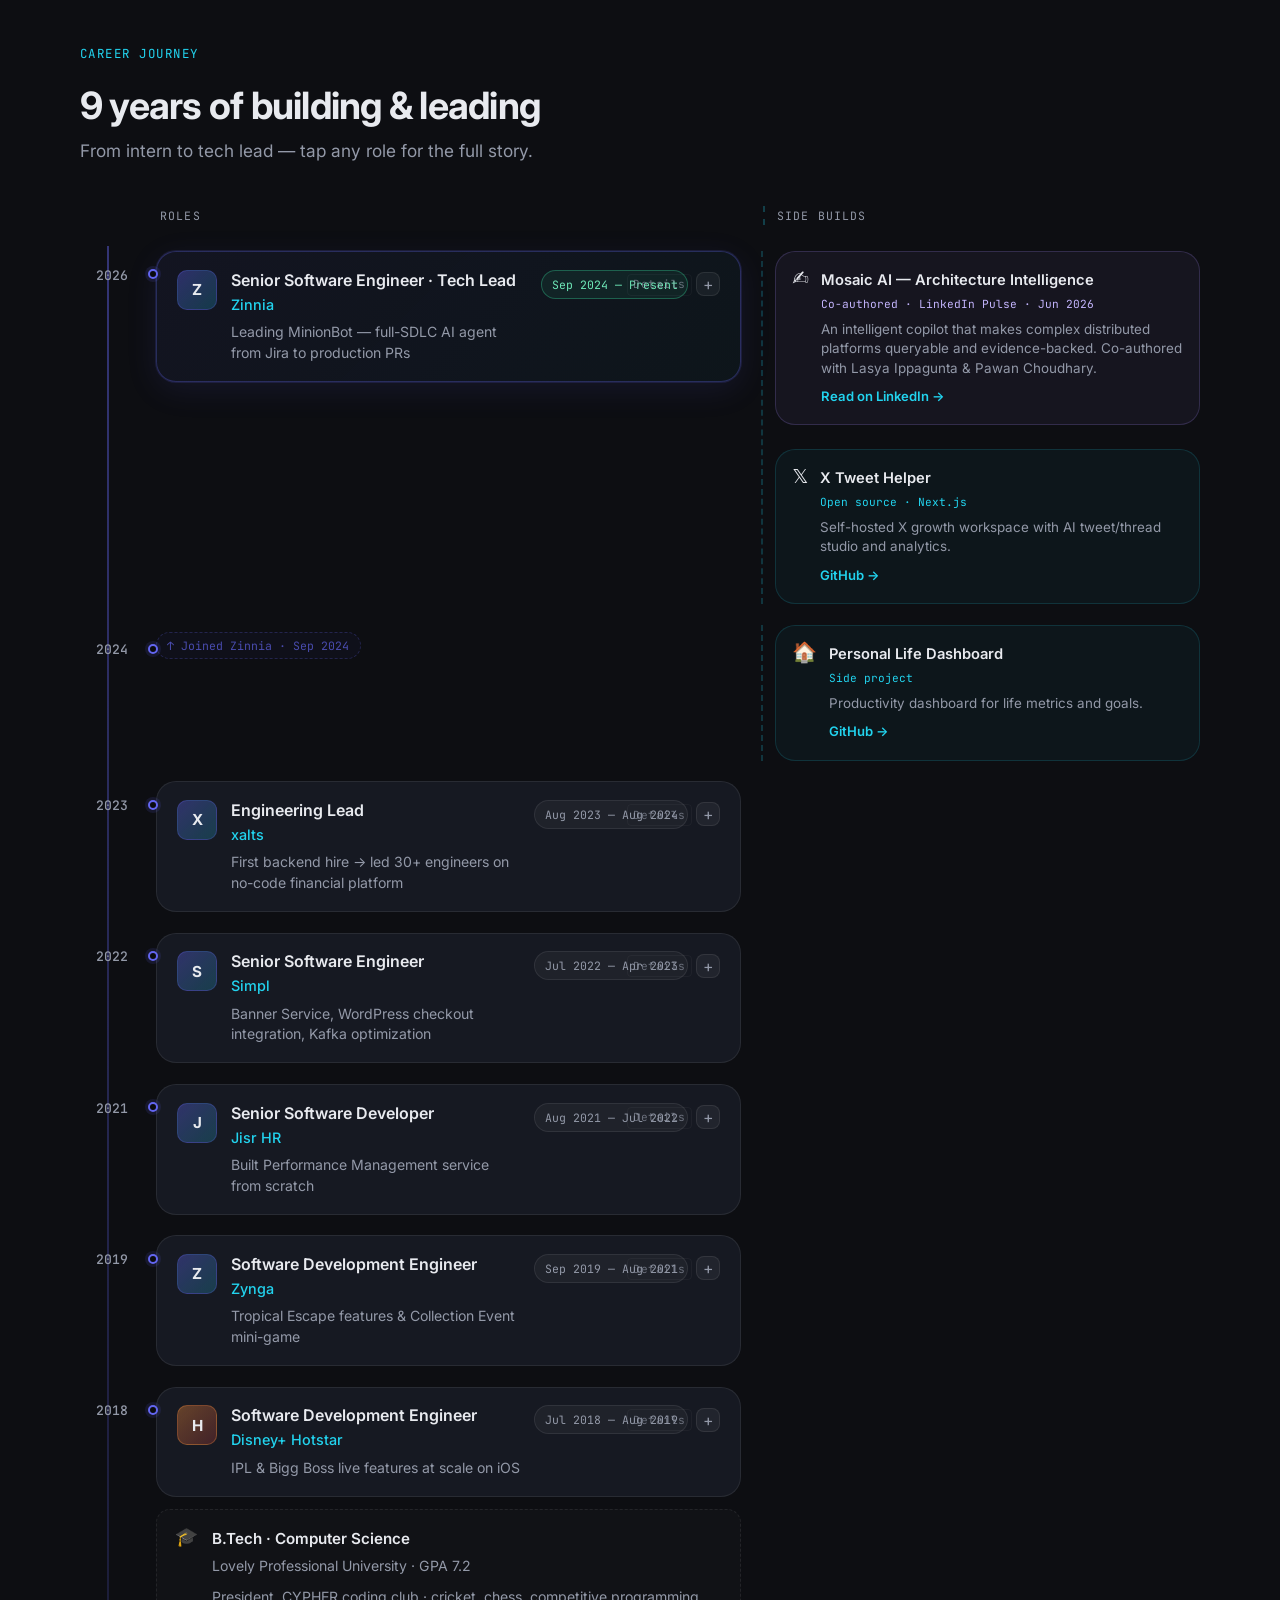
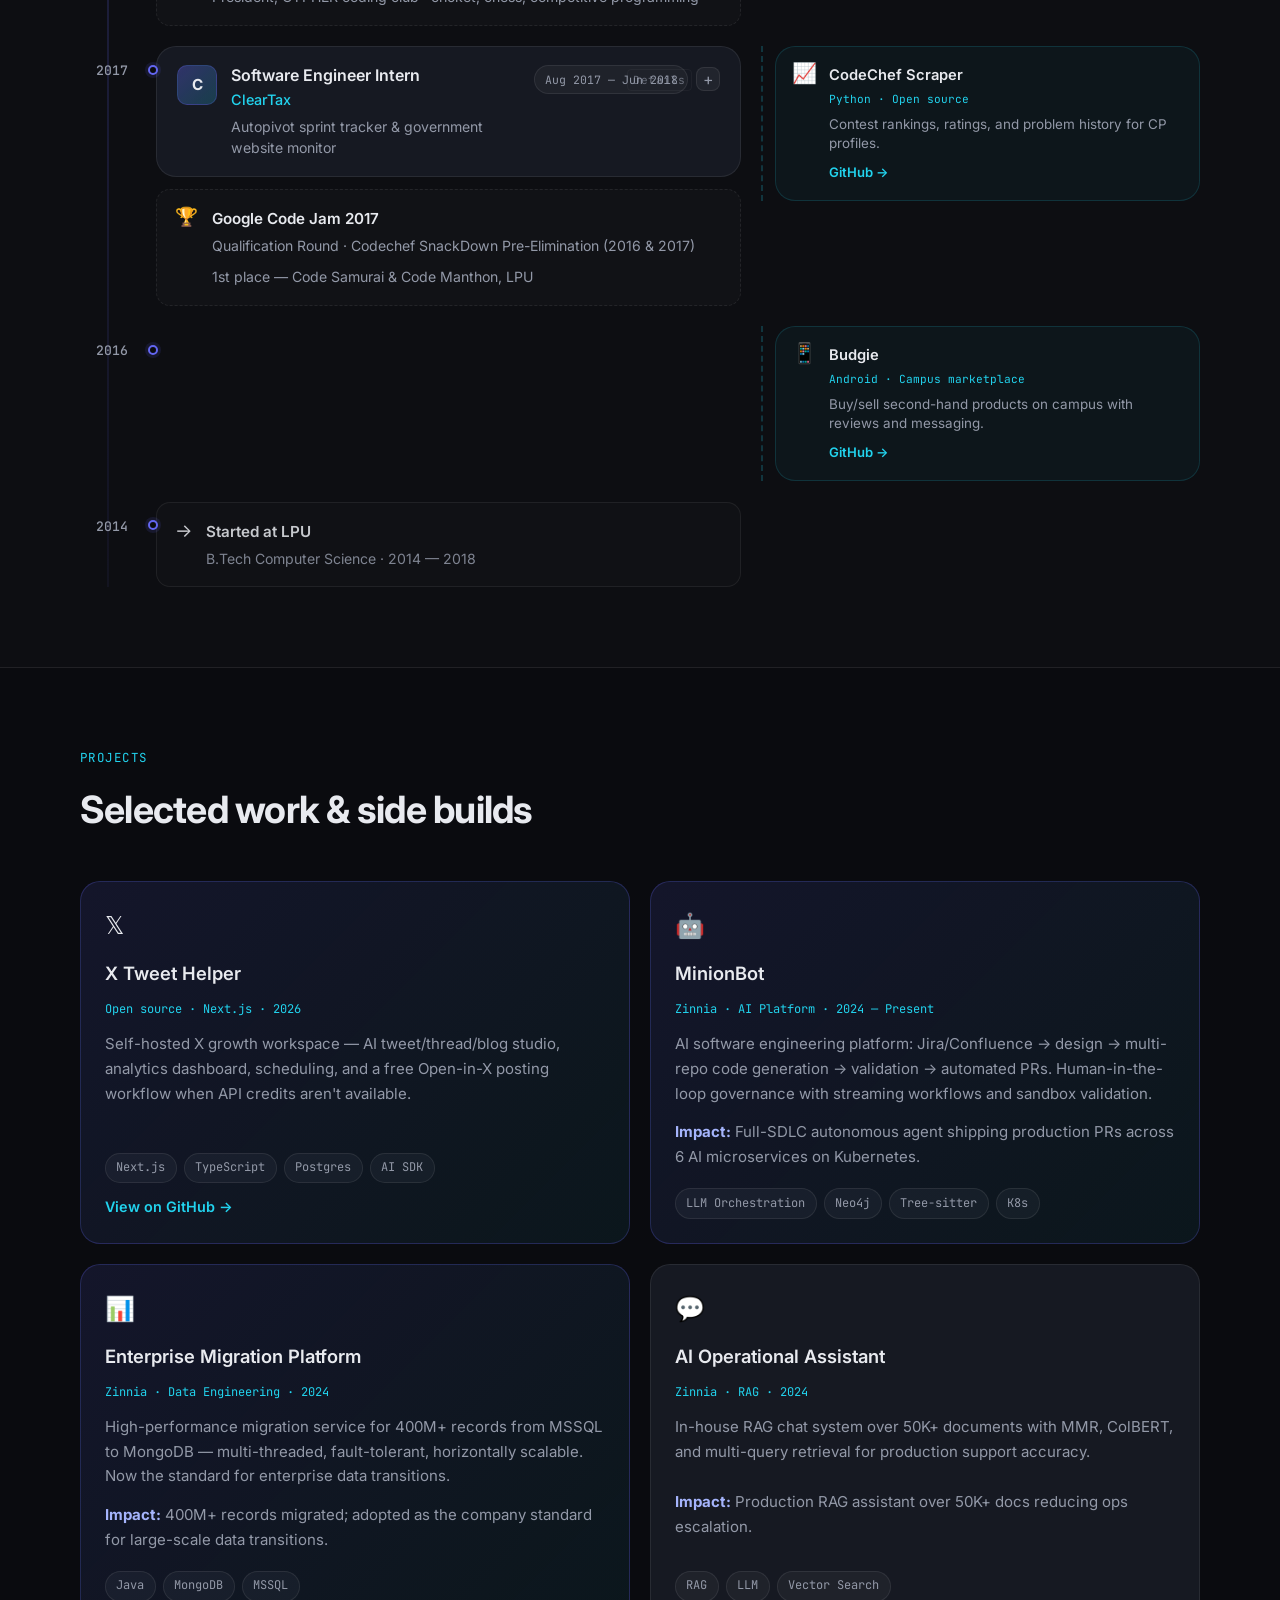
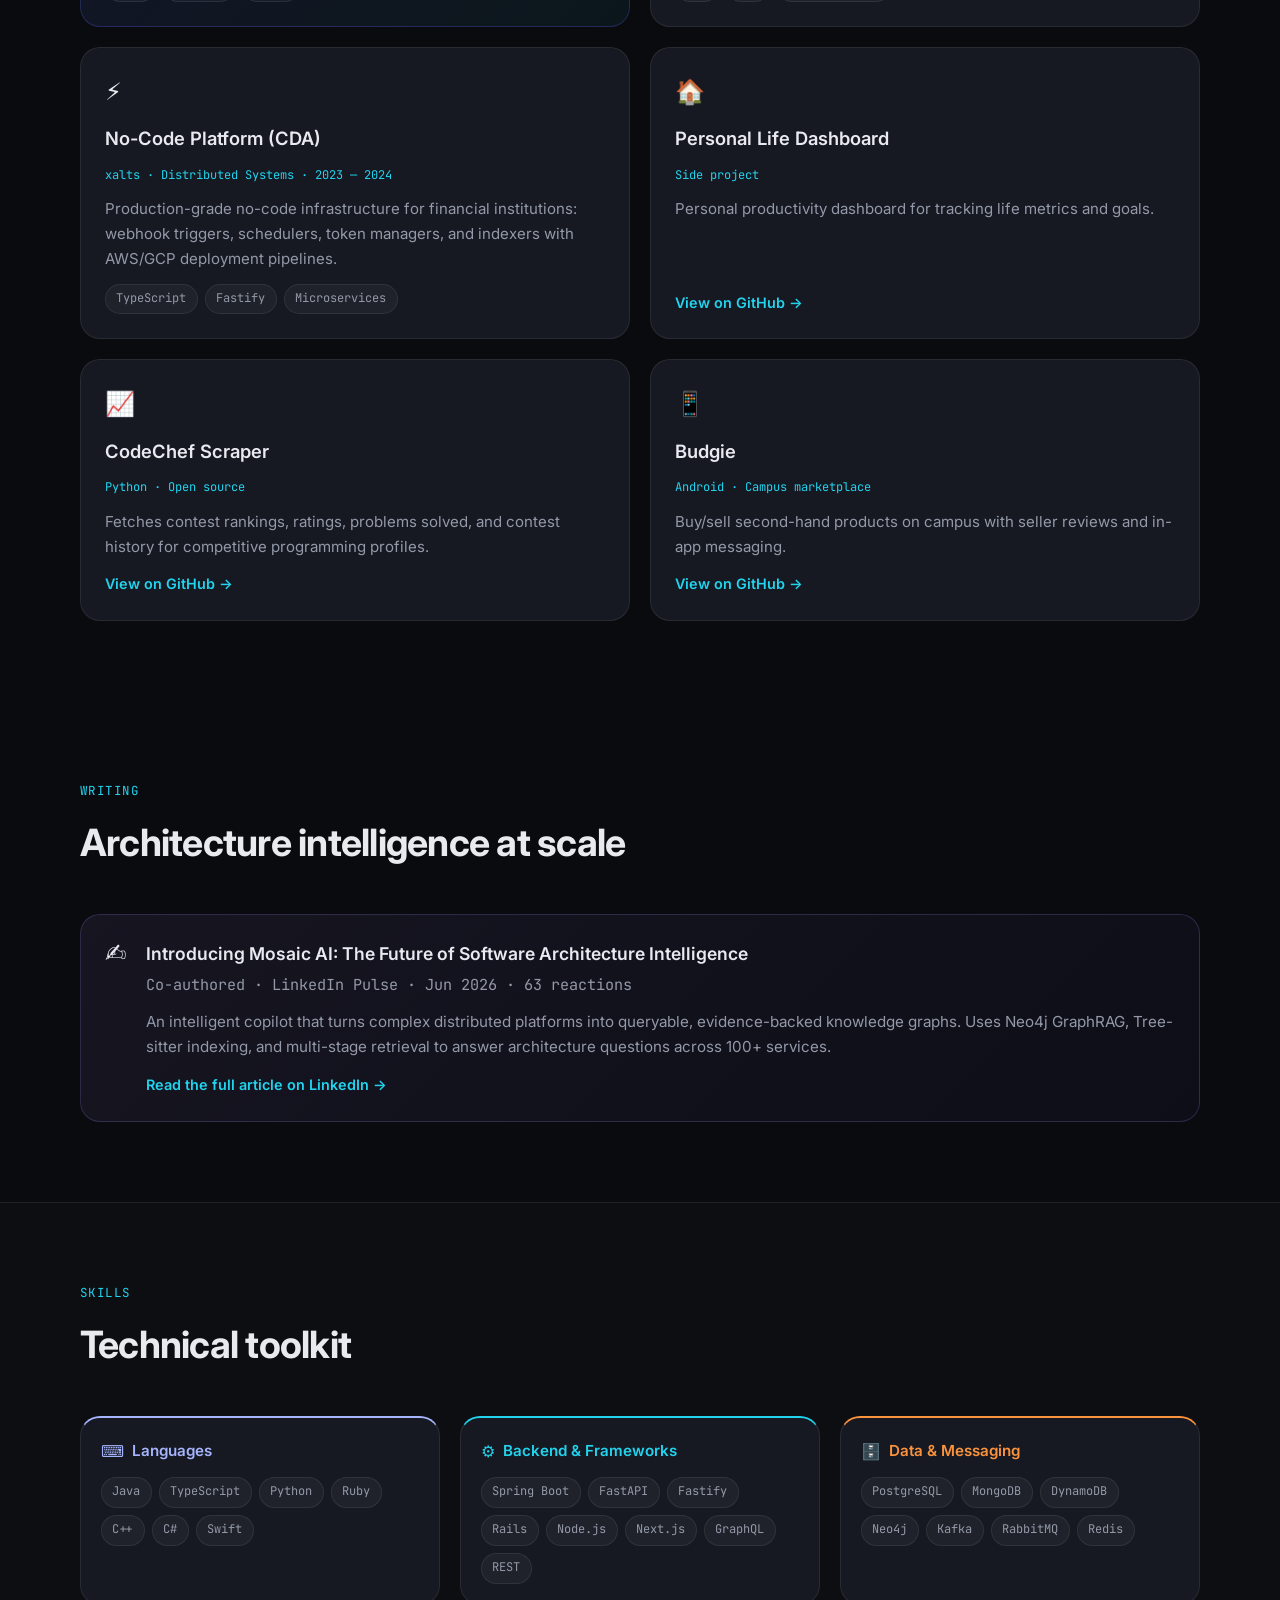
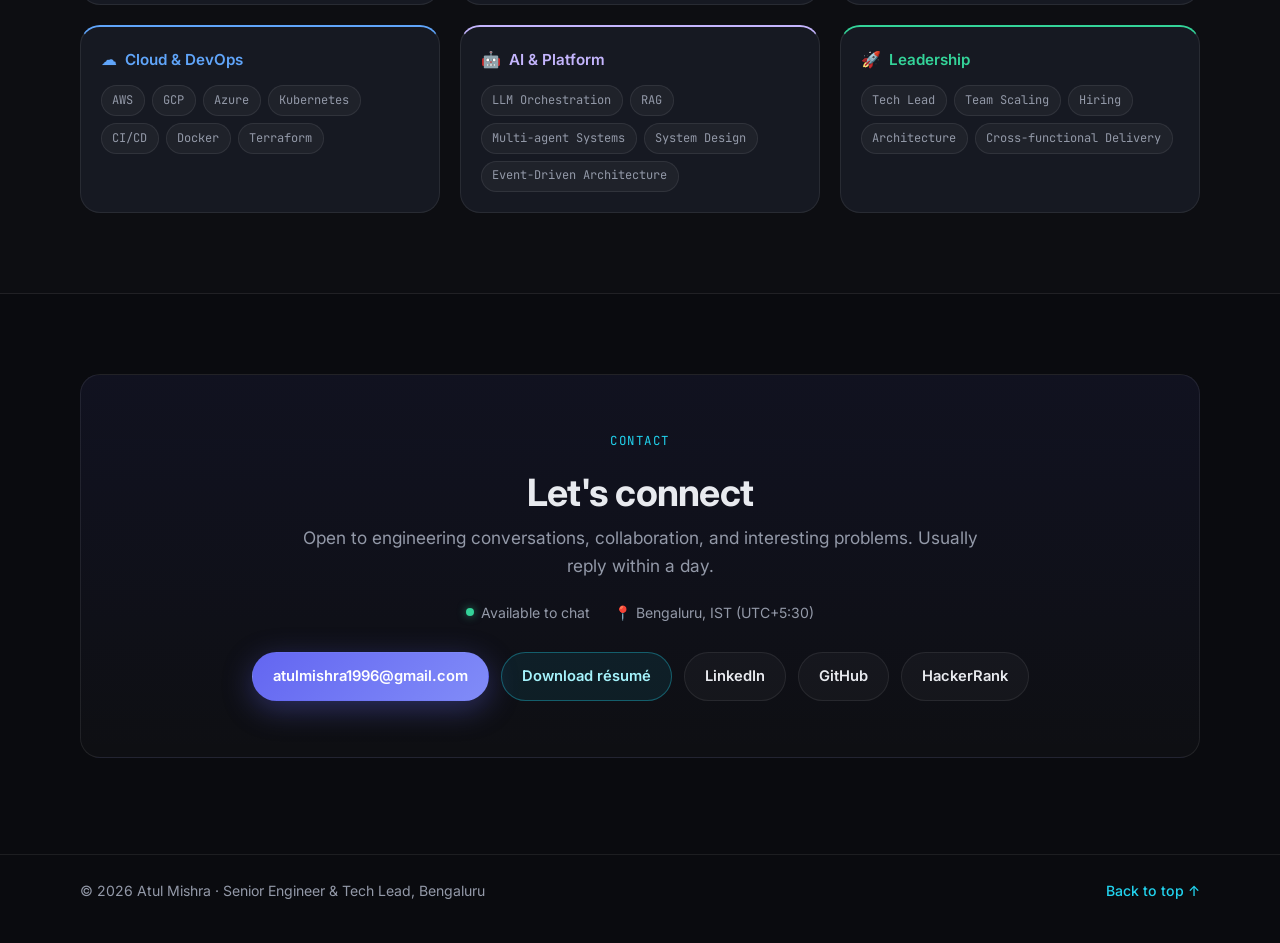
==== commit c25155b3: "feat: portfolio UX improvements - animated stats (5 key metrics), elevated projects with impact line" ====
--- a/index.html
+++ b/index.html
@@ -5,10 +5,50 @@
   <meta name="viewport" content="width=device-width, initial-scale=1.0" />
   <meta name="description" content="Atul Mishra — Senior Software Engineer &amp; Tech Lead building AI platforms, distributed systems, and enterprise-scale products." />
   <title>Atul Mishra · Senior Software Engineer</title>
+
+  <!-- Open Graph / Social -->
+  <meta property="og:type" content="website" />
+  <meta property="og:url" content="https://atulmishra1996.github.io/" />
+  <meta property="og:title" content="Atul Mishra · Senior Software Engineer &amp; Tech Lead" />
+  <meta property="og:description" content="Building AI-native engineering systems: autonomous SDLC agents, LLM orchestration, RAG pipelines, and large-scale distributed platforms. 9+ years, 400M+ records, teams of 30+ engineers." />
+  <meta property="og:image" content="https://atulmishra1996.github.io/assets/atul_photo.jpg" />
+  <meta property="og:site_name" content="Atul Mishra" />
+
+  <meta name="twitter:card" content="summary_large_image" />
+  <meta name="twitter:title" content="Atul Mishra · Senior Software Engineer &amp; Tech Lead" />
+  <meta name="twitter:description" content="AI platforms, distributed systems, and engineering leadership. 9+ years shipping at scale." />
+  <meta name="twitter:image" content="https://atulmishra1996.github.io/assets/atul_photo.jpg" />
+
   <link rel="preconnect" href="https://fonts.googleapis.com" />
   <link rel="preconnect" href="https://fonts.gstatic.com" crossorigin />
   <link href="https://fonts.googleapis.com/css2?family=Inter:wght@400;500;600;700&family=JetBrains+Mono:wght@400;500&display=swap" rel="stylesheet" />
   <link rel="stylesheet" href="styles.css" />
+
+  <!-- Structured data -->
+  <script type="application/ld+json">
+  {
+    "@context": "https://schema.org",
+    "@type": "Person",
+    "name": "Atul Mishra",
+    "jobTitle": "Senior Software Engineer & Tech Lead",
+    "url": "https://atulmishra1996.github.io/",
+    "image": "https://atulmishra1996.github.io/assets/atul_photo.jpg",
+    "email": "mailto:atulmishra1996@gmail.com",
+    "address": {
+      "@type": "PostalAddress",
+      "addressLocality": "Bengaluru",
+      "addressCountry": "IN"
+    },
+    "sameAs": [
+      "https://www.linkedin.com/in/atul-mishra-96b4a2a3/",
+      "https://github.com/atulmishra1996"
+    ],
+    "knowsAbout": [
+      "AI Engineering", "LLM Orchestration", "RAG", "Distributed Systems",
+      "Kubernetes", "Data Engineering", "Engineering Leadership"
+    ]
+  }
+  </script>
 </head>
 <body>
   <!-- Scroll progress bar -->
@@ -75,34 +115,29 @@
       </div>
       <div class="hero-stats hero-animate hero-animate--delay">
         <div class="stat stat--years" tabindex="0">
-          <strong>9+</strong>
+          <strong data-target="9" data-suffix="+">9+</strong>
           <span>Years experience</span>
           <div class="stat-tooltip">9 years shipping production-grade systems across 7 companies — from gaming and streaming to fintech and AI engineering.</div>
         </div>
         <div class="stat stat--records" tabindex="0">
-          <strong>400M+</strong>
+          <strong data-target="400" data-suffix="M+">400M+</strong>
           <span>DB records at scale</span>
           <div class="stat-tooltip">400M+ records migrated (MSSQL → MongoDB) and ~70% query optimisation on critical execution paths — deep database engineering across both scale and performance.</div>
         </div>
         <div class="stat stat--engineers" tabindex="0">
-          <strong>30+</strong>
+          <strong data-target="30" data-suffix="+">30+</strong>
           <span>Engineers led</span>
           <div class="stat-tooltip">Scaled teams from 8 → 30+ engineers at xalts. Owned end-to-end hiring across backend, frontend, DevOps, and QA disciplines.</div>
         </div>
         <div class="stat stat--users" tabindex="0">
-          <strong>10M+</strong>
+          <strong data-target="10" data-suffix="M+">10M+</strong>
           <span>Users impacted</span>
           <div class="stat-tooltip">Built live leaderboard, voting, and scorecard features for IPL &amp; Bigg Boss at Disney+ Hotstar — serving tens of millions of concurrent users.</div>
         </div>
         <div class="stat stat--industries" tabindex="0">
-          <strong>7</strong>
+          <strong data-target="7" data-suffix="">7</strong>
           <span>Industries</span>
           <div class="stat-tooltip">Gaming · Fintech · Insurtech · Streaming · HR Tech · No-code Financial · AI Engineering — fast adapter across domains.</div>
-        </div>
-        <div class="stat stat--writing" tabindex="0">
-          <strong>1</strong>
-          <span>Tech article co-authored</span>
-          <div class="stat-tooltip">Co-authored "Introducing Mosaic AI" on LinkedIn Pulse — a deep technical overview of AI-powered architecture intelligence. 63 reactions, 6 comments.</div>
         </div>
       </div>
     </section>
@@ -168,6 +203,7 @@
             <div class="journey-career">
               <article class="journey-card journey-card--active" data-expanded="false">
                 <button class="journey-card-toggle" type="button" aria-expanded="false">
+                  <span class="journey-toggle-hint" aria-hidden="true">Details</span>
                   <div class="journey-card-head">
                     <div class="journey-card-logo" aria-hidden="true">Z</div>
                     <div class="journey-card-summary">
@@ -240,6 +276,7 @@
             <div class="journey-career">
               <article class="journey-card" data-expanded="false">
                 <button class="journey-card-toggle" type="button" aria-expanded="false">
+                  <span class="journey-toggle-hint" aria-hidden="true">Details</span>
                   <div class="journey-card-head">
                     <div class="journey-card-logo" aria-hidden="true">X</div>
                     <div class="journey-card-summary">
@@ -273,6 +310,7 @@
             <div class="journey-career">
               <article class="journey-card" data-expanded="false">
                 <button class="journey-card-toggle" type="button" aria-expanded="false">
+                  <span class="journey-toggle-hint" aria-hidden="true">Details</span>
                   <div class="journey-card-head">
                     <div class="journey-card-logo" aria-hidden="true">S</div>
                     <div class="journey-card-summary">
@@ -302,6 +340,7 @@
             <div class="journey-career">
               <article class="journey-card" data-expanded="false">
                 <button class="journey-card-toggle" type="button" aria-expanded="false">
+                  <span class="journey-toggle-hint" aria-hidden="true">Details</span>
                   <div class="journey-card-head">
                     <div class="journey-card-logo" aria-hidden="true">J</div>
                     <div class="journey-card-summary">
@@ -330,6 +369,7 @@
             <div class="journey-career">
               <article class="journey-card" data-expanded="false">
                 <button class="journey-card-toggle" type="button" aria-expanded="false">
+                  <span class="journey-toggle-hint" aria-hidden="true">Details</span>
                   <div class="journey-card-head">
                     <div class="journey-card-logo" aria-hidden="true">Z</div>
                     <div class="journey-card-summary">
@@ -358,6 +398,7 @@
             <div class="journey-career">
               <article class="journey-card" data-expanded="false">
                 <button class="journey-card-toggle" type="button" aria-expanded="false">
+                  <span class="journey-toggle-hint" aria-hidden="true">Details</span>
                   <div class="journey-card-head">
                     <div class="journey-card-logo journey-card-logo--hotstar" aria-hidden="true">H</div>
                     <div class="journey-card-summary">
@@ -394,6 +435,7 @@
             <div class="journey-career">
               <article class="journey-card" data-expanded="false">
                 <button class="journey-card-toggle" type="button" aria-expanded="false">
+                  <span class="journey-toggle-hint" aria-hidden="true">Details</span>
                   <div class="journey-card-head">
                     <div class="journey-card-logo" aria-hidden="true">C</div>
                     <div class="journey-card-summary">
@@ -475,7 +517,7 @@
         <h2>Selected work &amp; side builds</h2>
       </div>
       <div class="project-grid">
-        <article class="project-card featured">
+        <article class="project-card featured" data-tags="next.js,typescript,postgres,ai">
           <div class="project-icon">𝕏</div>
           <h3>X Tweet Helper</h3>
           <p class="project-meta">Open source · Next.js · 2026</p>
@@ -486,37 +528,40 @@
           <a class="project-link" href="https://github.com/atulmishra1996/x-tweet-helper" target="_blank" rel="noopener">View on GitHub →</a>
         </article>
 
-        <article class="project-card featured">
+        <article class="project-card featured" data-tags="llm,neo4j,tree-sitter,kubernetes,k8s,ai">
           <div class="project-icon">🤖</div>
           <h3>MinionBot</h3>
           <p class="project-meta">Zinnia · AI Platform · 2024 — Present</p>
           <p>AI software engineering platform: Jira/Confluence → design → multi-repo code generation → validation → automated PRs. Human-in-the-loop governance with streaming workflows and sandbox validation.</p>
+          <p class="project-impact"><strong>Impact:</strong> Full-SDLC autonomous agent shipping production PRs across 6 AI microservices on Kubernetes.</p>
           <div class="tags">
             <span>LLM Orchestration</span><span>Neo4j</span><span>Tree-sitter</span><span>K8s</span>
           </div>
         </article>
 
-        <article class="project-card">
+        <article class="project-card featured" data-tags="java,mongodb,mssql,data">
           <div class="project-icon">📊</div>
           <h3>Enterprise Migration Platform</h3>
           <p class="project-meta">Zinnia · Data Engineering · 2024</p>
           <p>High-performance migration service for 400M+ records from MSSQL to MongoDB — multi-threaded, fault-tolerant, horizontally scalable. Now the standard for enterprise data transitions.</p>
+          <p class="project-impact"><strong>Impact:</strong> 400M+ records migrated; adopted as the company standard for large-scale data transitions.</p>
           <div class="tags">
             <span>Java</span><span>MongoDB</span><span>MSSQL</span>
           </div>
         </article>
 
-        <article class="project-card">
+        <article class="project-card" data-tags="rag,llm,vector,ai">
           <div class="project-icon">💬</div>
           <h3>AI Operational Assistant</h3>
           <p class="project-meta">Zinnia · RAG · 2024</p>
           <p>In-house RAG chat system over 50K+ documents with MMR, ColBERT, and multi-query retrieval for production support accuracy.</p>
+          <p class="project-impact"><strong>Impact:</strong> Production RAG assistant over 50K+ docs reducing ops escalation.</p>
           <div class="tags">
             <span>RAG</span><span>LLM</span><span>Vector Search</span>
           </div>
         </article>
 
-        <article class="project-card">
+        <article class="project-card" data-tags="typescript,fastify,aws,gcp,microservices">
           <div class="project-icon">⚡</div>
           <h3>No-Code Platform (CDA)</h3>
           <p class="project-meta">xalts · Distributed Systems · 2023 — 2024</p>
@@ -550,6 +595,23 @@
           <a class="project-link" href="https://github.com/Killcode1996/Budgie" target="_blank" rel="noopener">View on GitHub →</a>
         </article>
       </div>
+    </section>
+
+    <!-- Writing highlight -->
+    <section id="writing" class="section container reveal">
+      <div class="section-head">
+        <p class="eyebrow">Writing</p>
+        <h2>Architecture intelligence at scale</h2>
+      </div>
+      <article class="writing-card">
+        <div class="writing-icon">✍️</div>
+        <div class="writing-body">
+          <h3>Introducing Mosaic AI: The Future of Software Architecture Intelligence</h3>
+          <p class="writing-meta">Co-authored · LinkedIn Pulse · Jun 2026 · 63 reactions</p>
+          <p>An intelligent copilot that turns complex distributed platforms into queryable, evidence-backed knowledge graphs. Uses Neo4j GraphRAG, Tree-sitter indexing, and multi-stage retrieval to answer architecture questions across 100+ services.</p>
+          <a class="project-link" href="https://www.linkedin.com/pulse/introducing-mosaic-ai-future-software-architecture-lasya-ippagunta-i8xof/" target="_blank" rel="noopener">Read the full article on LinkedIn →</a>
+        </div>
+      </article>
     </section>
 
     <section id="skills" class="section section-alt">
--- a/styles.css
+++ b/styles.css
@@ -390,7 +390,7 @@
 /* ── Stats ── */
 .hero-stats {
   display: grid;
-  grid-template-columns: repeat(3, 1fr);
+  grid-template-columns: repeat(auto-fit, minmax(150px, 1fr));
   gap: 1rem;
   margin-top: 2.5rem;
   padding-top: 2rem;
@@ -488,19 +488,6 @@
 }
 .stat--industries strong {
   background: linear-gradient(135deg, #fcd34d, #f59e0b);
-  -webkit-background-clip: text;
-  background-clip: text;
-}
-
-.stat--writing {
-  border-color: rgba(249, 115, 22, 0.2);
-}
-.stat--writing:hover {
-  border-color: rgba(249, 115, 22, 0.45);
-  box-shadow: 0 8px 24px rgba(249, 115, 22, 0.1);
-}
-.stat--writing strong {
-  background: linear-gradient(135deg, #fb923c, #f97316);
   -webkit-background-clip: text;
   background-clip: text;
 }
@@ -810,6 +797,20 @@
   transition: transform var(--transition), background var(--transition);
 }
 
+.journey-toggle-hint {
+  position: absolute;
+  right: 3rem;
+  top: 1.35rem;
+  font-size: 0.7rem;
+  font-family: var(--mono);
+  letter-spacing: 0.04em;
+  color: var(--text-muted);
+  opacity: 0.65;
+  padding: 0.05rem 0.35rem;
+  border-radius: 4px;
+  border: 1px solid rgba(255,255,255,0.06);
+}
+
 .journey-card {
   position: relative;
 }
@@ -831,6 +832,10 @@
   background: rgba(99, 102, 241, 0.15);
   border-color: rgba(99, 102, 241, 0.35);
   color: var(--text);
+}
+
+.journey-card[data-expanded="true"] .journey-toggle-hint {
+  display: none;
 }
 
 .journey-card-head {
@@ -1086,6 +1091,24 @@
 
 .skill-pills span:hover {
   transform: translateY(-1px);
+  cursor: pointer;
+}
+
+.skill-pills span.is-active-filter {
+  background: rgba(99, 102, 241, 0.2);
+  border-color: var(--accent);
+  color: #c7d2fe;
+}
+
+.project-card.is-filtered {
+  border-color: rgba(99, 102, 241, 0.6);
+  box-shadow: 0 0 0 1px rgba(99, 102, 241, 0.25);
+}
+
+.project-card.is-dimmed {
+  opacity: 0.35;
+  filter: saturate(0.6);
+  transition: opacity 0.15s ease, filter 0.15s ease;
 }
 
 @media (prefers-reduced-motion: reduce) {
@@ -1165,6 +1188,63 @@
 
 .project-link:hover {
   text-decoration: underline;
+}
+
+/* ── Writing highlight card ── */
+.writing-card {
+  display: flex;
+  gap: 1.25rem;
+  align-items: flex-start;
+  padding: 1.5rem;
+  border-radius: var(--radius-lg);
+  background: linear-gradient(135deg, rgba(167, 139, 250, 0.08), rgba(99, 102, 241, 0.04));
+  border: 1px solid rgba(167, 139, 250, 0.2);
+  transition: border-color var(--transition), box-shadow var(--transition);
+}
+
+.writing-card:hover {
+  border-color: rgba(167, 139, 250, 0.4);
+  box-shadow: 0 12px 32px rgba(0, 0, 0, 0.15);
+}
+
+.writing-icon {
+  font-size: 1.6rem;
+  line-height: 1;
+  flex-shrink: 0;
+  margin-top: 0.1rem;
+}
+
+.writing-body {
+  min-width: 0;
+}
+
+.writing-body h3 {
+  font-size: 1.1rem;
+  font-weight: 600;
+  margin-bottom: 0.25rem;
+}
+
+.writing-meta {
+  font-family: var(--mono);
+  font-size: 0.74rem;
+  color: #c4b5fd;
+  margin-bottom: 0.6rem;
+}
+
+.writing-body p {
+  color: var(--text-muted);
+  font-size: 0.95rem;
+  margin-bottom: 0.75rem;
+}
+
+/* Project impact line */
+.project-impact {
+  font-size: 0.9rem;
+  color: #d1d5db;
+  margin: 0.1rem 0 0.4rem;
+}
+.project-impact strong {
+  color: #a5b4fc;
 }
 
 /* ── Skills ── */
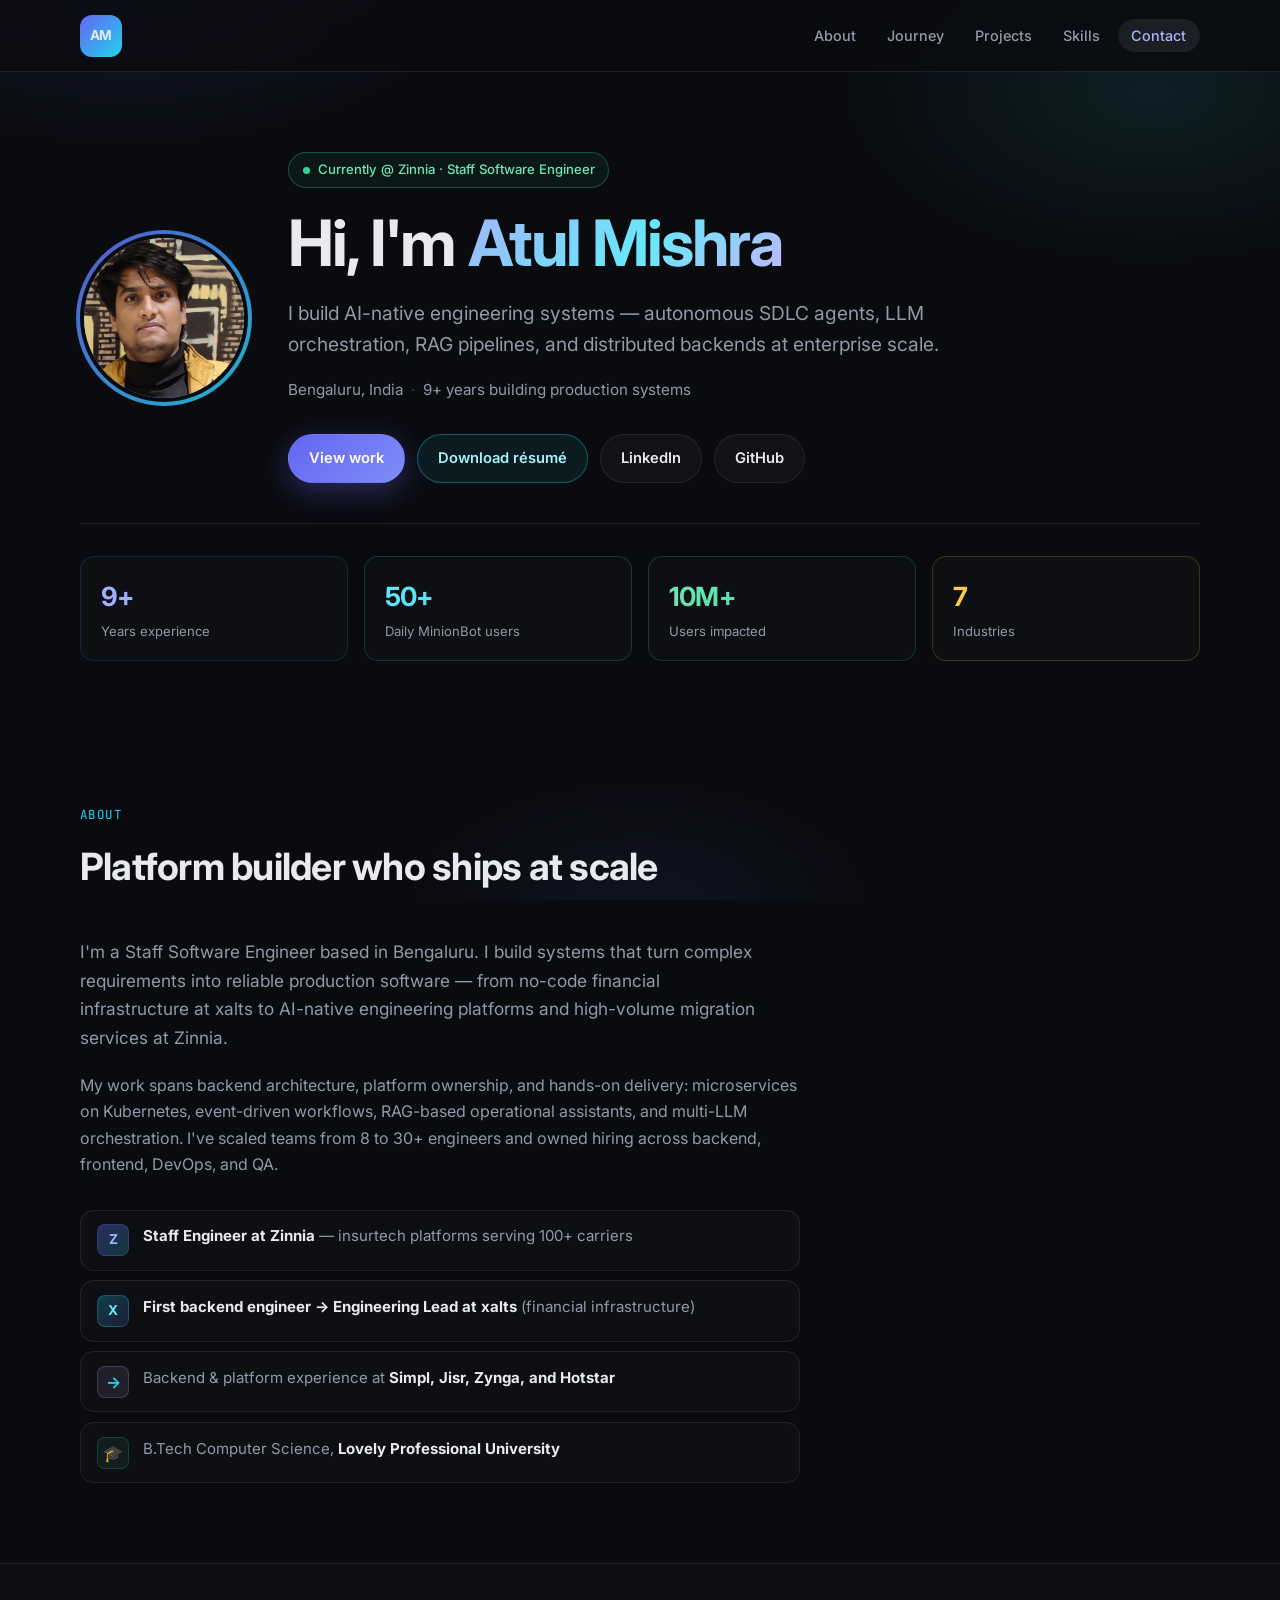
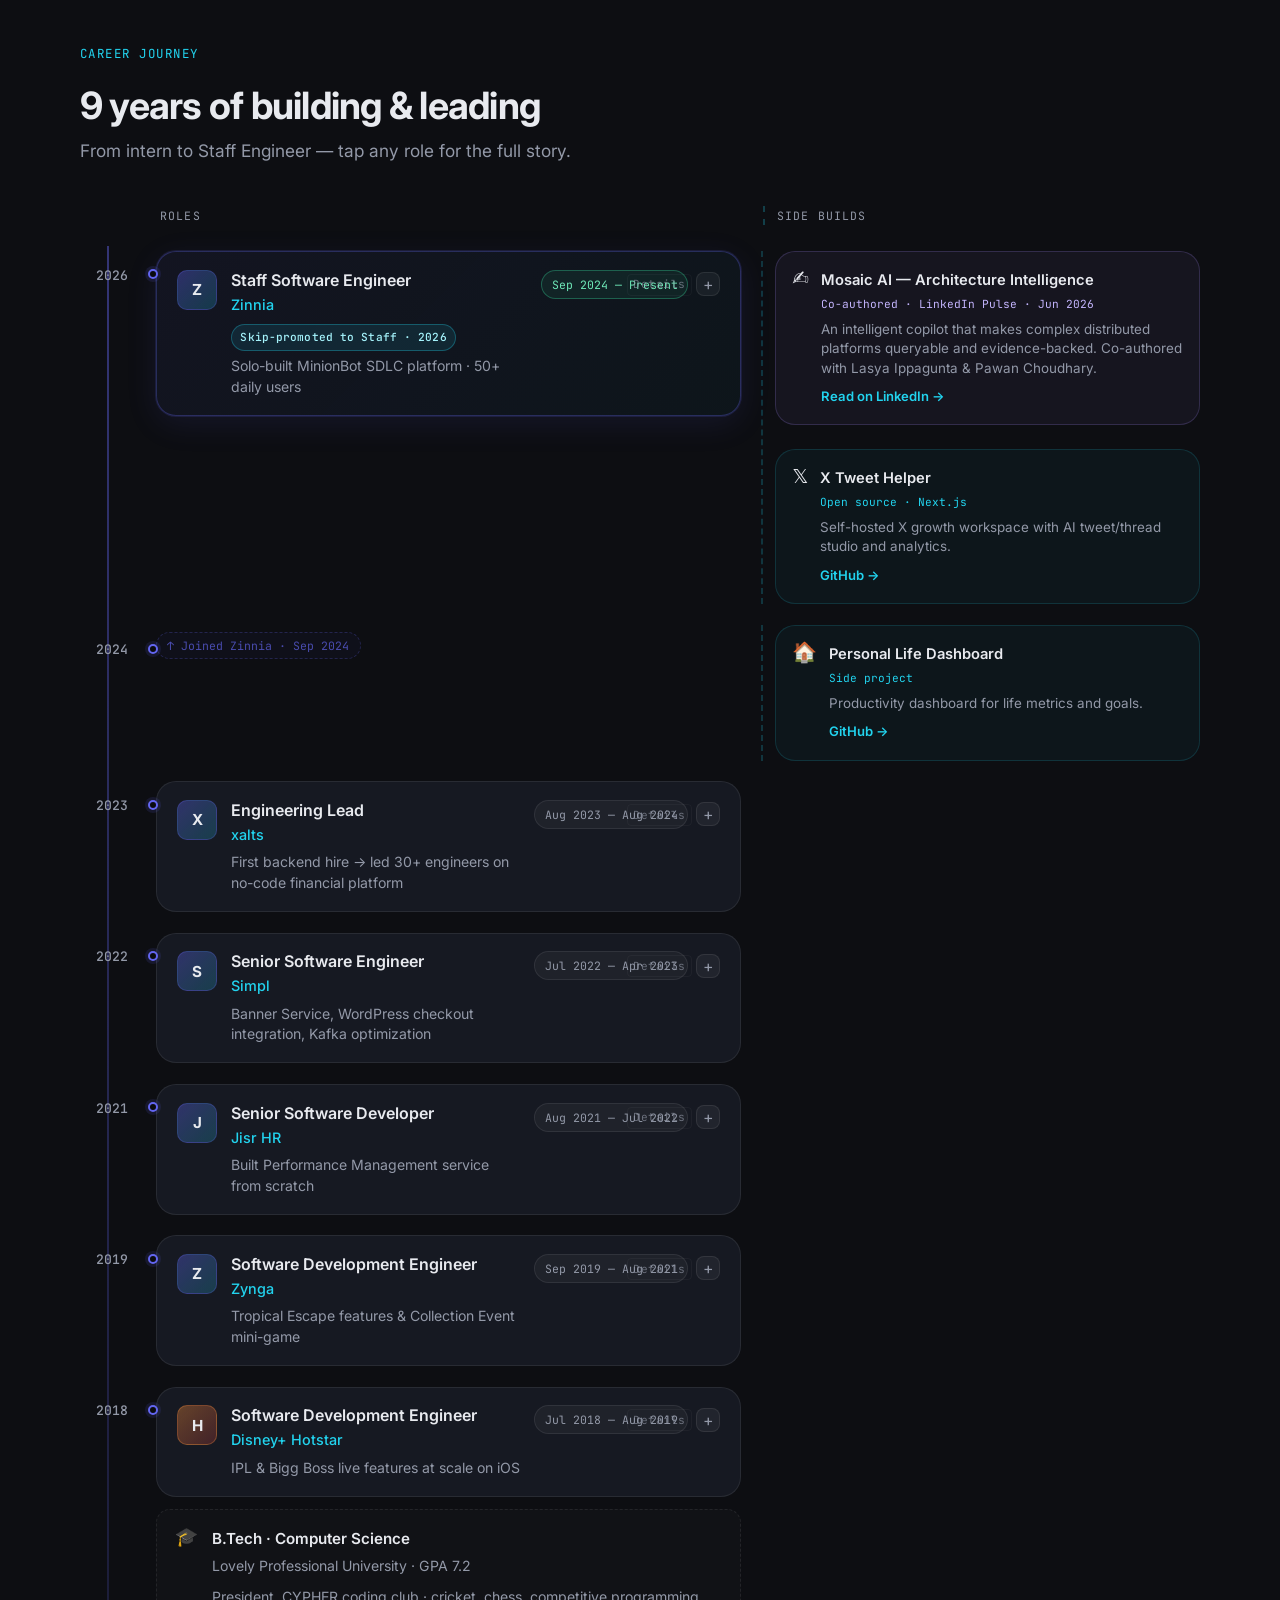
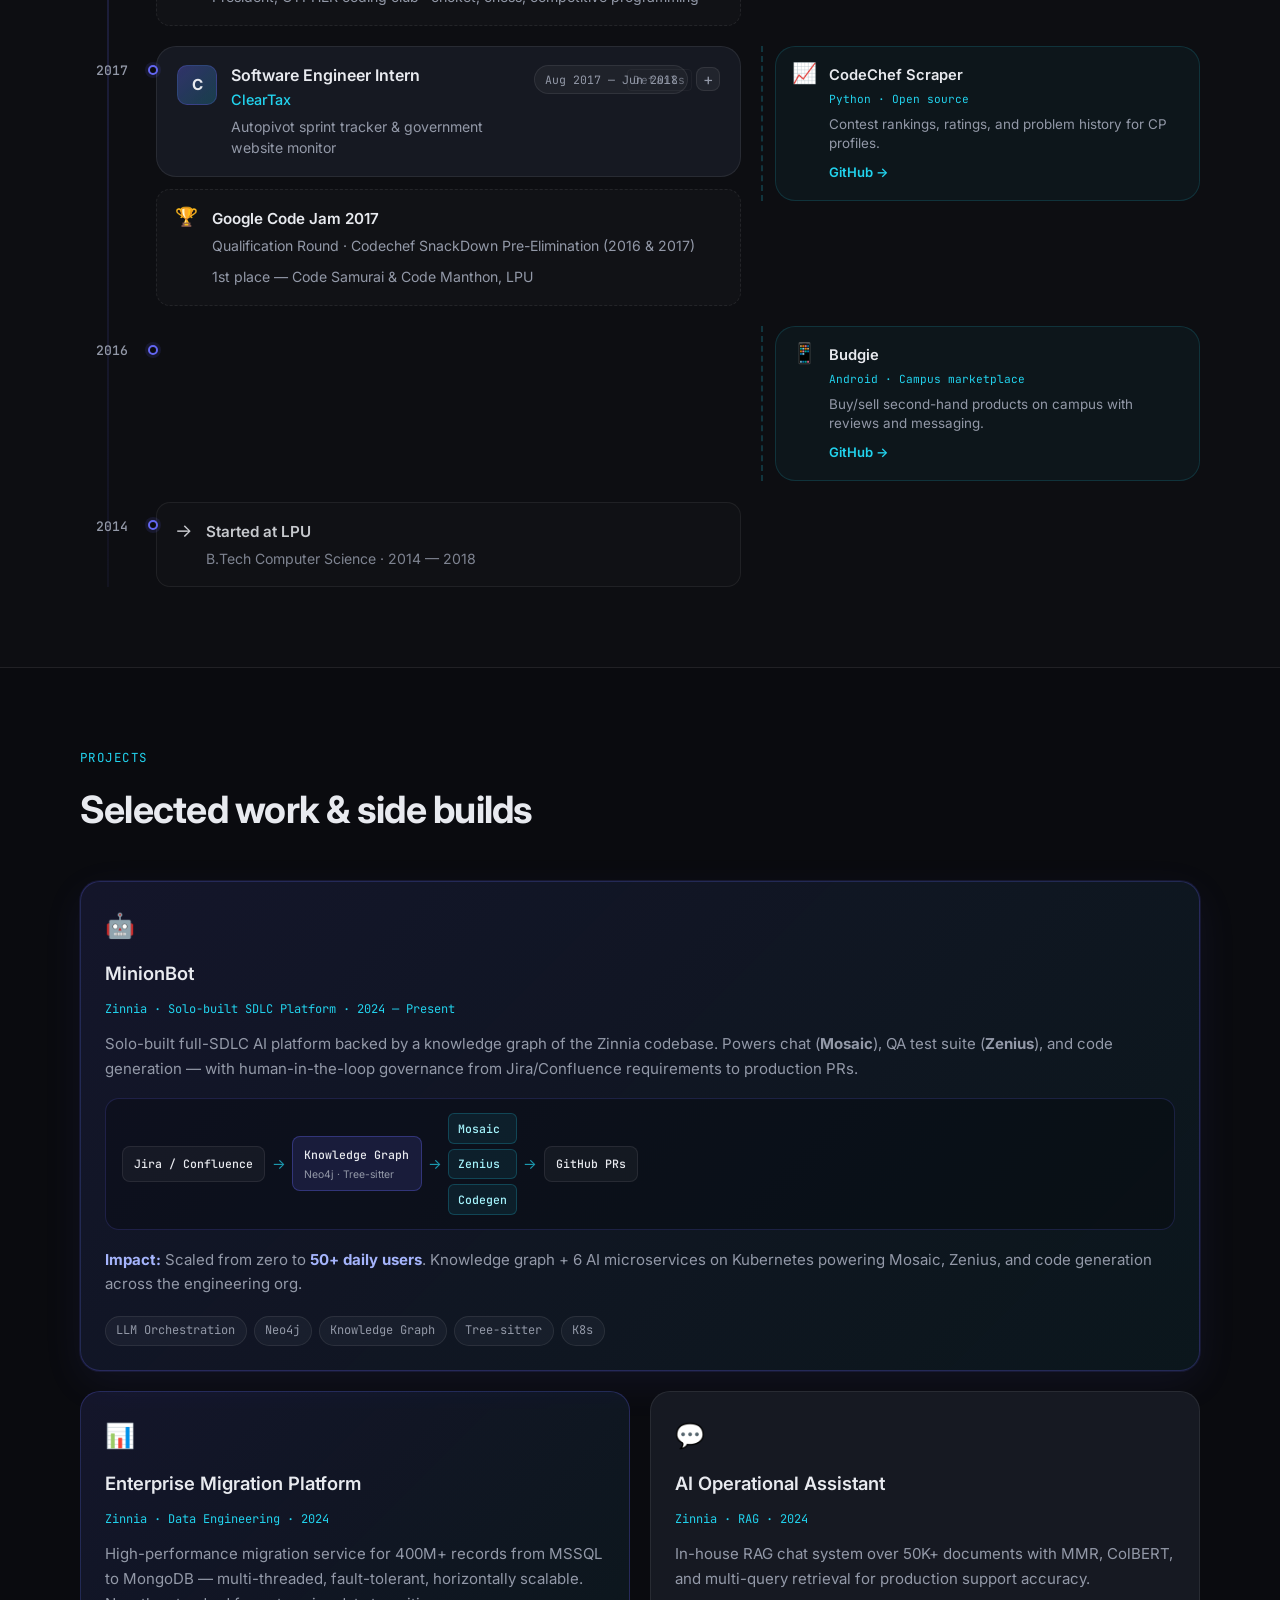
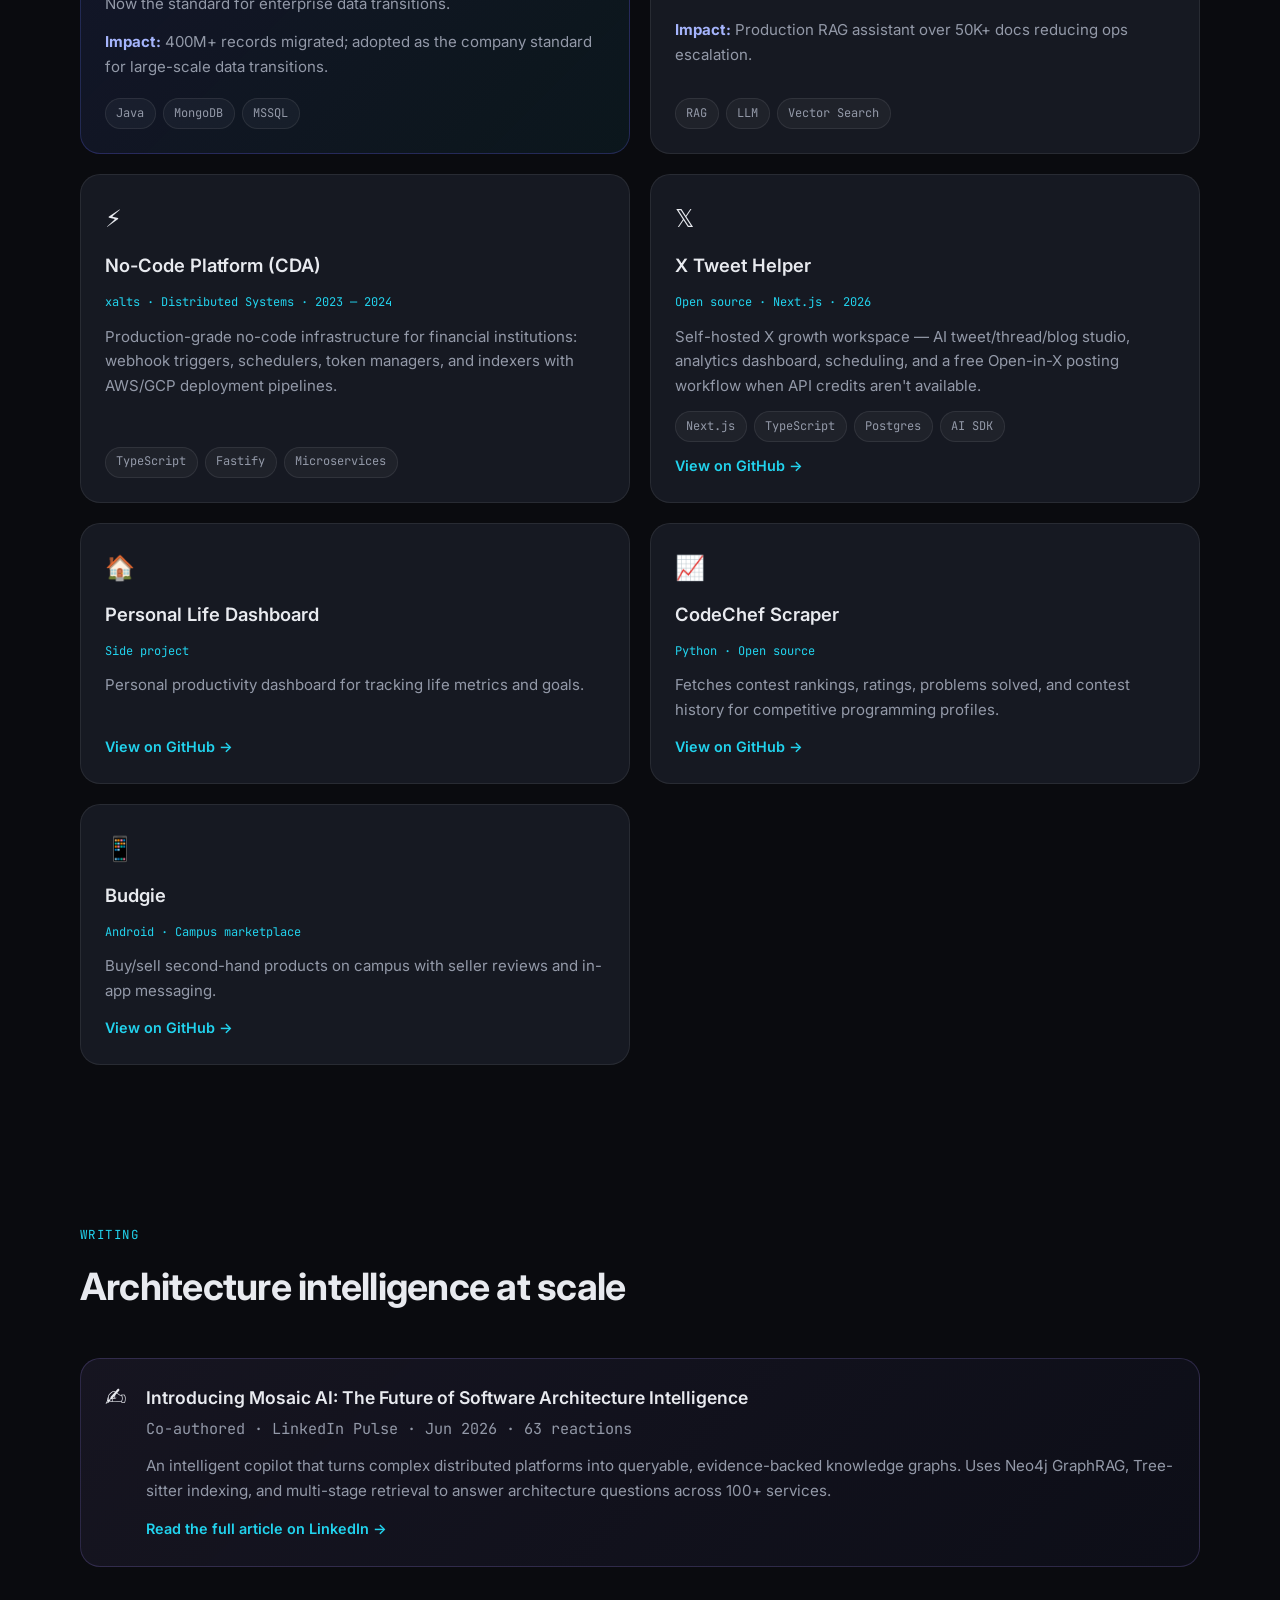
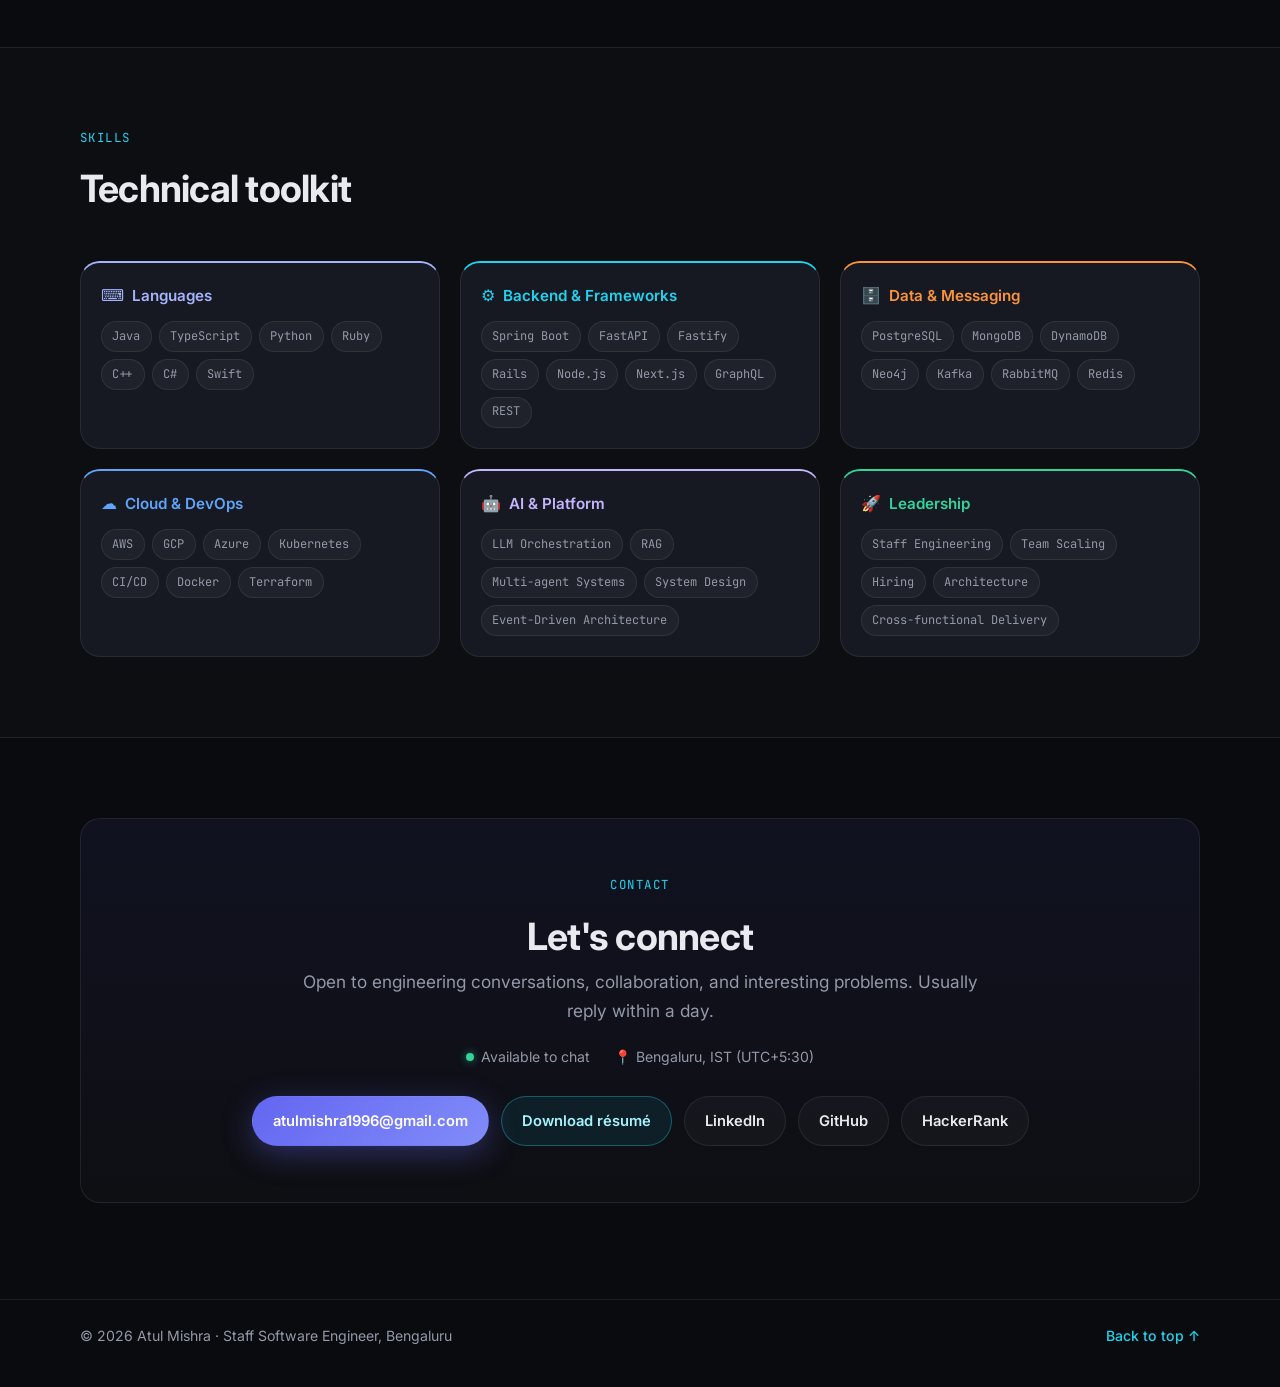
==== commit 19e86558: "feat: Staff Engineer promotion, MinionBot flagship, and refreshed résumé Reflect skip-promotion to S" ====
--- a/index.html
+++ b/index.html
@@ -3,19 +3,19 @@
 <head>
   <meta charset="UTF-8" />
   <meta name="viewport" content="width=device-width, initial-scale=1.0" />
-  <meta name="description" content="Atul Mishra — Senior Software Engineer &amp; Tech Lead building AI platforms, distributed systems, and enterprise-scale products." />
-  <title>Atul Mishra · Senior Software Engineer</title>
+  <meta name="description" content="Atul Mishra — Staff Software Engineer at Zinnia building AI platforms, autonomous SDLC agents, and enterprise-scale products." />
+  <title>Atul Mishra · Staff Software Engineer</title>
 
   <!-- Open Graph / Social -->
   <meta property="og:type" content="website" />
   <meta property="og:url" content="https://atulmishra1996.github.io/" />
-  <meta property="og:title" content="Atul Mishra · Senior Software Engineer &amp; Tech Lead" />
-  <meta property="og:description" content="Building AI-native engineering systems: autonomous SDLC agents, LLM orchestration, RAG pipelines, and large-scale distributed platforms. 9+ years, 400M+ records, teams of 30+ engineers." />
+  <meta property="og:title" content="Atul Mishra · Staff Software Engineer" />
+  <meta property="og:description" content="Building AI-native engineering systems: autonomous SDLC agents, LLM orchestration, RAG pipelines, and large-scale distributed platforms. 9+ years shipping at scale." />
   <meta property="og:image" content="https://atulmishra1996.github.io/assets/atul_photo.jpg" />
   <meta property="og:site_name" content="Atul Mishra" />
 
   <meta name="twitter:card" content="summary_large_image" />
-  <meta name="twitter:title" content="Atul Mishra · Senior Software Engineer &amp; Tech Lead" />
+  <meta name="twitter:title" content="Atul Mishra · Staff Software Engineer" />
   <meta name="twitter:description" content="AI platforms, distributed systems, and engineering leadership. 9+ years shipping at scale." />
   <meta name="twitter:image" content="https://atulmishra1996.github.io/assets/atul_photo.jpg" />
 
@@ -30,7 +30,7 @@
     "@context": "https://schema.org",
     "@type": "Person",
     "name": "Atul Mishra",
-    "jobTitle": "Senior Software Engineer & Tech Lead",
+    "jobTitle": "Staff Software Engineer",
     "url": "https://atulmishra1996.github.io/",
     "image": "https://atulmishra1996.github.io/assets/atul_photo.jpg",
     "email": "mailto:atulmishra1996@gmail.com",
@@ -91,7 +91,7 @@
         <div class="hero-content hero-animate">
           <p class="hero-badge">
             <span class="badge-dot"></span>
-            Currently @ Zinnia &middot; Building AI platforms
+            Currently @ Zinnia &middot; Staff Software Engineer
           </p>
           <h1 class="hero-title">
             Hi, I'm <span class="gradient-text">Atul Mishra</span>
@@ -119,15 +119,10 @@
           <span>Years experience</span>
           <div class="stat-tooltip">9 years shipping production-grade systems across 7 companies — from gaming and streaming to fintech and AI engineering.</div>
         </div>
-        <div class="stat stat--records" tabindex="0">
-          <strong data-target="400" data-suffix="M+">400M+</strong>
-          <span>DB records at scale</span>
-          <div class="stat-tooltip">400M+ records migrated (MSSQL → MongoDB) and ~70% query optimisation on critical execution paths — deep database engineering across both scale and performance.</div>
-        </div>
-        <div class="stat stat--engineers" tabindex="0">
-          <strong data-target="30" data-suffix="+">30+</strong>
-          <span>Engineers led</span>
-          <div class="stat-tooltip">Scaled teams from 8 → 30+ engineers at xalts. Owned end-to-end hiring across backend, frontend, DevOps, and QA disciplines.</div>
+        <div class="stat stat--minion" tabindex="0">
+          <strong data-target="50" data-suffix="+">50+</strong>
+          <span>Daily MinionBot users</span>
+          <div class="stat-tooltip">Solo-built SDLC platform scaled from zero to 50+ daily users — knowledge graph powering Mosaic, Zenius, and code generation across Zinnia.</div>
         </div>
         <div class="stat stat--users" tabindex="0">
           <strong data-target="10" data-suffix="M+">10M+</strong>
@@ -149,13 +144,13 @@
       </div>
       <div class="about-grid">
         <p class="lead">
-          I'm a senior engineer and tech lead based in Bengaluru. I build systems that turn
+          I'm a Staff Software Engineer based in Bengaluru. I build systems that turn
           complex requirements into reliable production software — from no-code financial
           infrastructure at xalts to AI-native engineering platforms and high-volume migration
           services at Zinnia.
         </p>
         <p>
-          My work spans backend architecture, team leadership, and hands-on delivery: microservices
+          My work spans backend architecture, platform ownership, and hands-on delivery: microservices
           on Kubernetes, event-driven workflows, RAG-based operational assistants, and multi-LLM
           orchestration. I've scaled teams from 8 to 30+ engineers and owned hiring across
           backend, frontend, DevOps, and QA.
@@ -163,7 +158,7 @@
         <ul class="about-highlights">
           <li>
             <span class="highlight-icon highlight-icon--zinnia">Z</span>
-            <div><strong>Tech Lead at Zinnia</strong> — insurtech platforms serving 100+ carriers</div>
+            <div><strong>Staff Engineer at Zinnia</strong> — insurtech platforms serving 100+ carriers</div>
           </li>
           <li>
             <span class="highlight-icon highlight-icon--xalts">X</span>
@@ -186,7 +181,7 @@
         <div class="section-head">
           <p class="eyebrow">Career Journey</p>
           <h2>9 years of building &amp; leading</h2>
-          <p class="lead">From intern to tech lead — tap any role for the full story.</p>
+          <p class="lead">From intern to Staff Engineer — tap any role for the full story.</p>
         </div>
 
         <div class="journey">
@@ -207,9 +202,10 @@
                   <div class="journey-card-head">
                     <div class="journey-card-logo" aria-hidden="true">Z</div>
                     <div class="journey-card-summary">
-                      <h3>Senior Software Engineer · Tech Lead</h3>
+                      <h3>Staff Software Engineer</h3>
                       <p class="company">Zinnia</p>
-                      <p class="journey-card-teaser">Leading MinionBot — full-SDLC AI agent from Jira to production PRs</p>
+                      <span class="promo-chip">Skip-promoted to Staff · 2026</span>
+                      <p class="journey-card-teaser">Solo-built MinionBot SDLC platform · 50+ daily users</p>
                     </div>
                     <span class="timeline-date timeline-date--active">Sep 2024 — Present</span>
                   </div>
@@ -217,7 +213,8 @@
                 <div class="journey-card-body" hidden>
                   <p class="timeline-location">Bengaluru · On-site</p>
                   <ul>
-                    <li>Leading <strong>MinionBot</strong> — a full-SDLC AI agent that autonomously converts Jira/Confluence requirements into design docs, multi-repo code, and production-ready GitHub PRs with human-in-the-loop governance.</li>
+                    <li><strong>Skip-promoted</strong> from Senior Software Engineer I to <strong>Staff Software Engineer</strong>.</li>
+                    <li>Solo-built <strong>MinionBot</strong> — a full-SDLC AI platform powered by a knowledge graph of the Zinnia codebase. Powers chat (<strong>Mosaic</strong>), QA test suite (<strong>Zenius</strong>), and code generation — scaled from zero to <strong>50+ daily users</strong>.</li>
                     <li>Architected 6 independently deployable AI microservices: Tree-sitter indexing, Neo4j knowledge graphs, unified planning pipelines, and LLM-powered code execution on Kubernetes with Azure AD.</li>
                     <li>Co-authored <strong>Mosaic AI</strong> — an intelligent architecture copilot that makes Zinnia's entire distributed platform queryable and evidence-backed. <a class="project-link" href="https://www.linkedin.com/pulse/introducing-mosaic-ai-future-software-architecture-lasya-ippagunta-i8xof/" target="_blank" rel="noopener">Read on LinkedIn →</a></li>
                     <li>Built enterprise migration platform moving <strong>400M+ records</strong> from MSSQL to MongoDB with multi-threaded, fault-tolerant horizontal scaling.</li>
@@ -517,25 +514,34 @@
         <h2>Selected work &amp; side builds</h2>
       </div>
       <div class="project-grid">
-        <article class="project-card featured" data-tags="next.js,typescript,postgres,ai">
-          <div class="project-icon">𝕏</div>
-          <h3>X Tweet Helper</h3>
-          <p class="project-meta">Open source · Next.js · 2026</p>
-          <p>Self-hosted X growth workspace — AI tweet/thread/blog studio, analytics dashboard, scheduling, and a free Open-in-X posting workflow when API credits aren't available.</p>
-          <div class="tags">
-            <span>Next.js</span><span>TypeScript</span><span>Postgres</span><span>AI SDK</span>
-          </div>
-          <a class="project-link" href="https://github.com/atulmishra1996/x-tweet-helper" target="_blank" rel="noopener">View on GitHub →</a>
-        </article>
-
-        <article class="project-card featured" data-tags="llm,neo4j,tree-sitter,kubernetes,k8s,ai">
+        <article class="project-card featured project-card--flagship" data-tags="llm,neo4j,tree-sitter,kubernetes,k8s,ai">
           <div class="project-icon">🤖</div>
           <h3>MinionBot</h3>
-          <p class="project-meta">Zinnia · AI Platform · 2024 — Present</p>
-          <p>AI software engineering platform: Jira/Confluence → design → multi-repo code generation → validation → automated PRs. Human-in-the-loop governance with streaming workflows and sandbox validation.</p>
-          <p class="project-impact"><strong>Impact:</strong> Full-SDLC autonomous agent shipping production PRs across 6 AI microservices on Kubernetes.</p>
+          <p class="project-meta">Zinnia · Solo-built SDLC Platform · 2024 — Present</p>
+          <p>Solo-built full-SDLC AI platform backed by a knowledge graph of the Zinnia codebase. Powers chat (<strong>Mosaic</strong>), QA test suite (<strong>Zenius</strong>), and code generation — with human-in-the-loop governance from Jira/Confluence requirements to production PRs.</p>
+          <div class="arch-flow" aria-label="MinionBot architecture flow">
+            <div class="arch-flow-step">
+              <span class="arch-flow-label">Jira / Confluence</span>
+            </div>
+            <span class="arch-flow-arrow" aria-hidden="true">→</span>
+            <div class="arch-flow-step arch-flow-step--core">
+              <span class="arch-flow-label">Knowledge Graph</span>
+              <span class="arch-flow-sub">Neo4j · Tree-sitter</span>
+            </div>
+            <span class="arch-flow-arrow" aria-hidden="true">→</span>
+            <div class="arch-flow-branch">
+              <span class="arch-flow-label">Mosaic</span>
+              <span class="arch-flow-label">Zenius</span>
+              <span class="arch-flow-label">Codegen</span>
+            </div>
+            <span class="arch-flow-arrow" aria-hidden="true">→</span>
+            <div class="arch-flow-step">
+              <span class="arch-flow-label">GitHub PRs</span>
+            </div>
+          </div>
+          <p class="project-impact"><strong>Impact:</strong> Scaled from zero to <strong>50+ daily users</strong>. Knowledge graph + 6 AI microservices on Kubernetes powering Mosaic, Zenius, and code generation across the engineering org.</p>
           <div class="tags">
-            <span>LLM Orchestration</span><span>Neo4j</span><span>Tree-sitter</span><span>K8s</span>
+            <span>LLM Orchestration</span><span>Neo4j</span><span>Knowledge Graph</span><span>Tree-sitter</span><span>K8s</span>
           </div>
         </article>
 
@@ -571,6 +577,17 @@
           </div>
         </article>
 
+        <article class="project-card" data-tags="next.js,typescript,postgres,ai">
+          <div class="project-icon">𝕏</div>
+          <h3>X Tweet Helper</h3>
+          <p class="project-meta">Open source · Next.js · 2026</p>
+          <p>Self-hosted X growth workspace — AI tweet/thread/blog studio, analytics dashboard, scheduling, and a free Open-in-X posting workflow when API credits aren't available.</p>
+          <div class="tags">
+            <span>Next.js</span><span>TypeScript</span><span>Postgres</span><span>AI SDK</span>
+          </div>
+          <a class="project-link" href="https://github.com/atulmishra1996/x-tweet-helper" target="_blank" rel="noopener">View on GitHub →</a>
+        </article>
+
         <article class="project-card">
           <div class="project-icon">🏠</div>
           <h3>Personal Life Dashboard</h3>
@@ -654,7 +671,7 @@
           <div class="skill-group skill-group--lead">
             <h3><span class="skill-group-icon">🚀</span> Leadership</h3>
             <div class="skill-pills">
-              <span>Tech Lead</span><span>Team Scaling</span><span>Hiring</span><span>Architecture</span><span>Cross-functional Delivery</span>
+              <span>Staff Engineering</span><span>Team Scaling</span><span>Hiring</span><span>Architecture</span><span>Cross-functional Delivery</span>
             </div>
           </div>
         </div>
@@ -692,7 +709,7 @@
 
   <footer class="footer">
     <div class="container footer-inner">
-      <p>© <span id="year"></span> Atul Mishra · Senior Engineer &amp; Tech Lead, Bengaluru</p>
+      <p>© <span id="year"></span> Atul Mishra · Staff Software Engineer, Bengaluru</p>
       <a href="#top" class="back-top">Back to top ↑</a>
     </div>
   </footer>
--- a/styles.css
+++ b/styles.css
@@ -390,7 +390,7 @@
 /* ── Stats ── */
 .hero-stats {
   display: grid;
-  grid-template-columns: repeat(auto-fit, minmax(150px, 1fr));
+  grid-template-columns: repeat(4, 1fr);
   gap: 1rem;
   margin-top: 2.5rem;
   padding-top: 2rem;
@@ -436,6 +436,19 @@
 }
 .stat--years strong {
   background: linear-gradient(135deg, #a5b4fc, #818cf8);
+  -webkit-background-clip: text;
+  background-clip: text;
+}
+
+.stat--minion {
+  border-color: rgba(34, 211, 238, 0.2);
+}
+.stat--minion:hover {
+  border-color: rgba(34, 211, 238, 0.45);
+  box-shadow: 0 8px 24px rgba(34, 211, 238, 0.12);
+}
+.stat--minion strong {
+  background: linear-gradient(135deg, #67e8f9, #22d3ee);
   -webkit-background-clip: text;
   background-clip: text;
 }
@@ -877,6 +890,20 @@
   line-height: 1.45;
 }
 
+.promo-chip {
+  display: inline-block;
+  margin-top: 0.45rem;
+  padding: 0.2rem 0.55rem;
+  border-radius: 999px;
+  font-family: var(--mono);
+  font-size: 0.7rem;
+  font-weight: 500;
+  letter-spacing: 0.01em;
+  color: #a5f3fc;
+  background: rgba(34, 211, 238, 0.1);
+  border: 1px solid rgba(34, 211, 238, 0.3);
+}
+
 .journey-card-body {
   padding: 0 1.25rem 1.25rem;
   border-top: 1px solid var(--border);
@@ -1148,7 +1175,99 @@
   border-color: rgba(99, 102, 241, 0.25);
 }
 
+.project-card--flagship {
+  background: linear-gradient(135deg, rgba(99, 102, 241, 0.18), rgba(34, 211, 238, 0.08));
+  border-color: rgba(99, 102, 241, 0.4);
+  box-shadow: 0 0 0 1px rgba(99, 102, 241, 0.12), 0 12px 40px rgba(99, 102, 241, 0.08);
+}
+
+.project-card--flagship h3 {
+  font-size: 1.35rem;
+}
+
+/* ── MinionBot architecture flow ── */
+.arch-flow {
+  display: flex;
+  flex-wrap: wrap;
+  align-items: center;
+  gap: 0.5rem 0.4rem;
+  padding: 0.9rem 1rem;
+  margin: 0.25rem 0;
+  border-radius: var(--radius);
+  background: rgba(0, 0, 0, 0.25);
+  border: 1px solid rgba(99, 102, 241, 0.2);
+}
+
+.arch-flow-step {
+  display: flex;
+  flex-direction: column;
+  gap: 0.15rem;
+  padding: 0.45rem 0.7rem;
+  border-radius: 8px;
+  background: rgba(255, 255, 255, 0.04);
+  border: 1px solid rgba(255, 255, 255, 0.08);
+}
+
+.arch-flow-step--core {
+  background: rgba(99, 102, 241, 0.15);
+  border-color: rgba(99, 102, 241, 0.35);
+}
+
+.arch-flow-label {
+  font-family: var(--mono);
+  font-size: 0.72rem;
+  font-weight: 500;
+  color: var(--text);
+  white-space: nowrap;
+}
+
+.arch-flow-sub {
+  font-size: 0.65rem;
+  color: var(--text-muted);
+}
+
+.arch-flow-arrow {
+  color: var(--accent-2);
+  font-size: 0.9rem;
+  opacity: 0.7;
+}
+
+.arch-flow-branch {
+  display: flex;
+  flex-direction: column;
+  gap: 0.3rem;
+}
+
+.arch-flow-branch .arch-flow-label {
+  padding: 0.3rem 0.55rem;
+  border-radius: 6px;
+  background: rgba(34, 211, 238, 0.08);
+  border: 1px solid rgba(34, 211, 238, 0.22);
+  color: #a5f3fc;
+}
+
+@media (max-width: 640px) {
+  .arch-flow {
+    flex-direction: column;
+    align-items: stretch;
+  }
+
+  .arch-flow-arrow {
+    transform: rotate(90deg);
+    align-self: center;
+  }
+
+  .arch-flow-branch {
+    flex-direction: row;
+    flex-wrap: wrap;
+  }
+}
+
 @media (min-width: 900px) {
+  .project-card--flagship {
+    grid-column: 1 / -1;
+  }
+
   .project-grid:has(.project-card.featured:nth-child(2)) {
     grid-template-columns: repeat(2, 1fr);
   }
